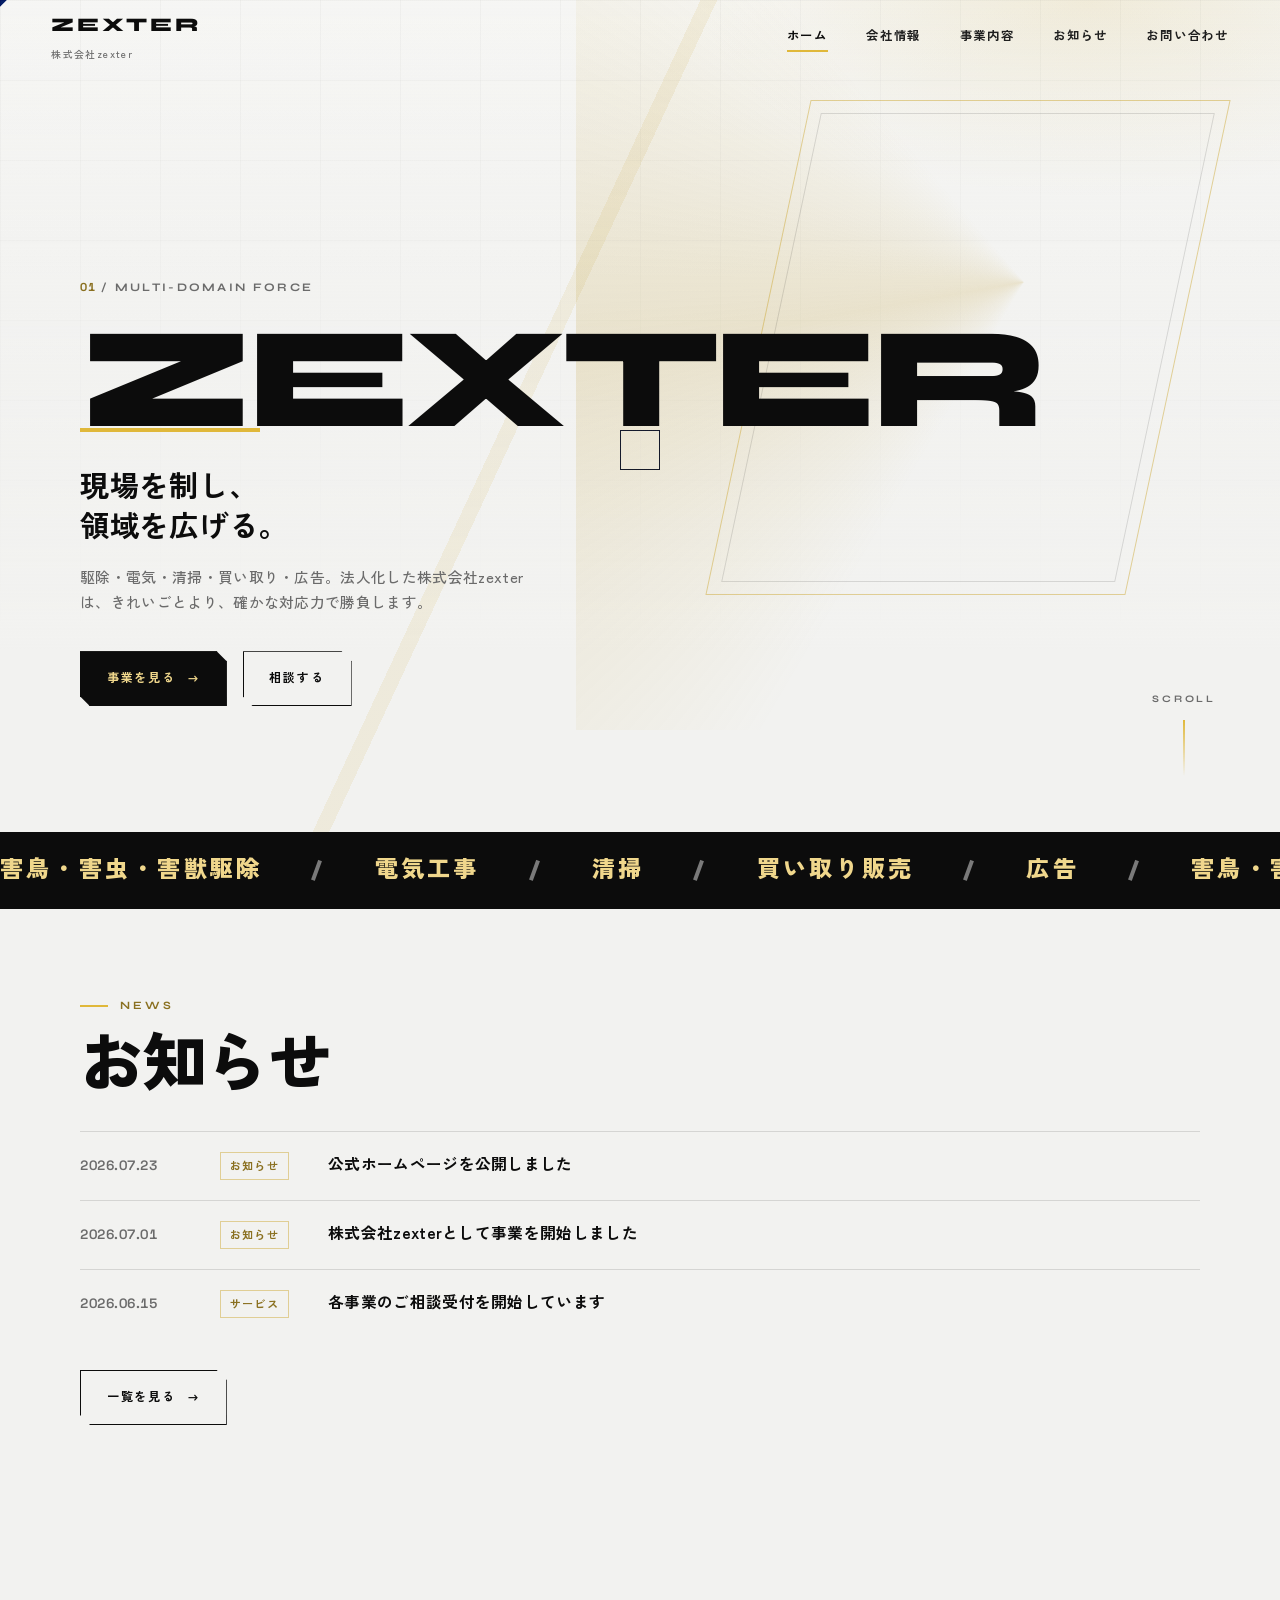
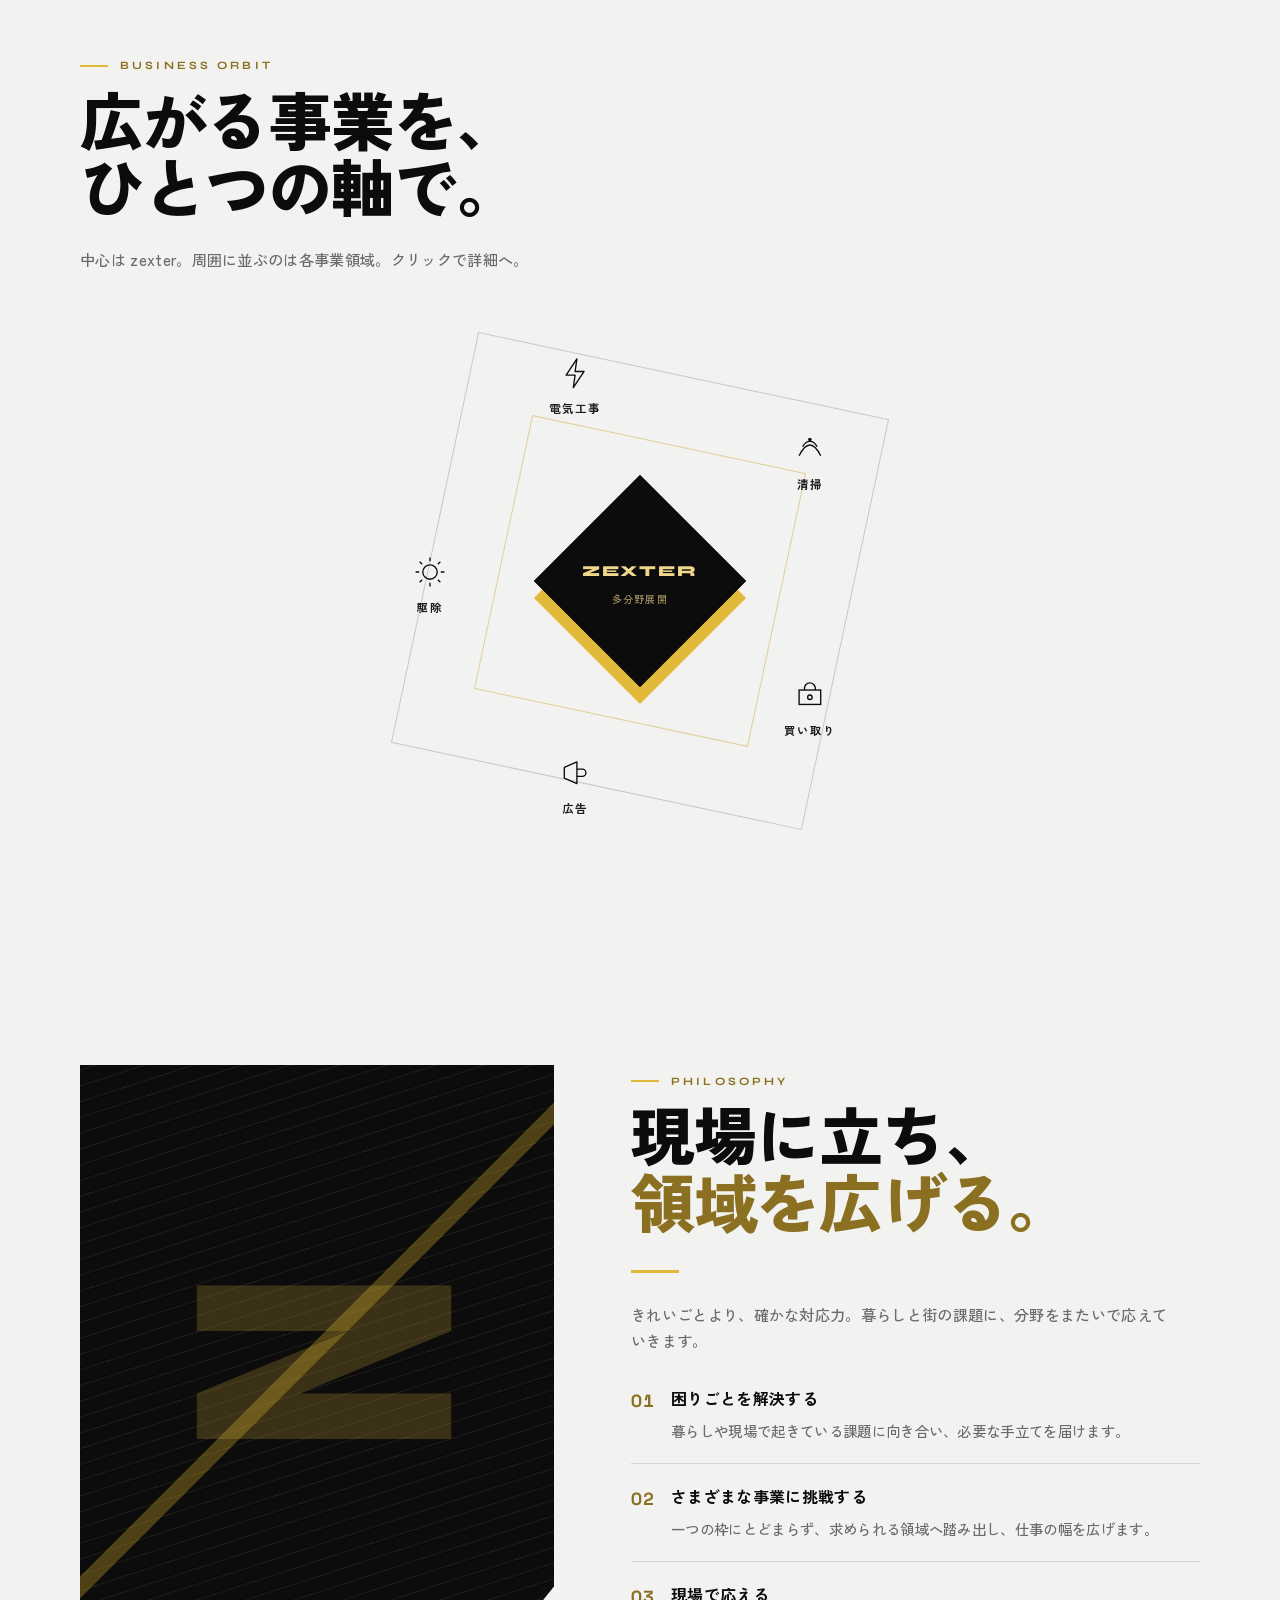
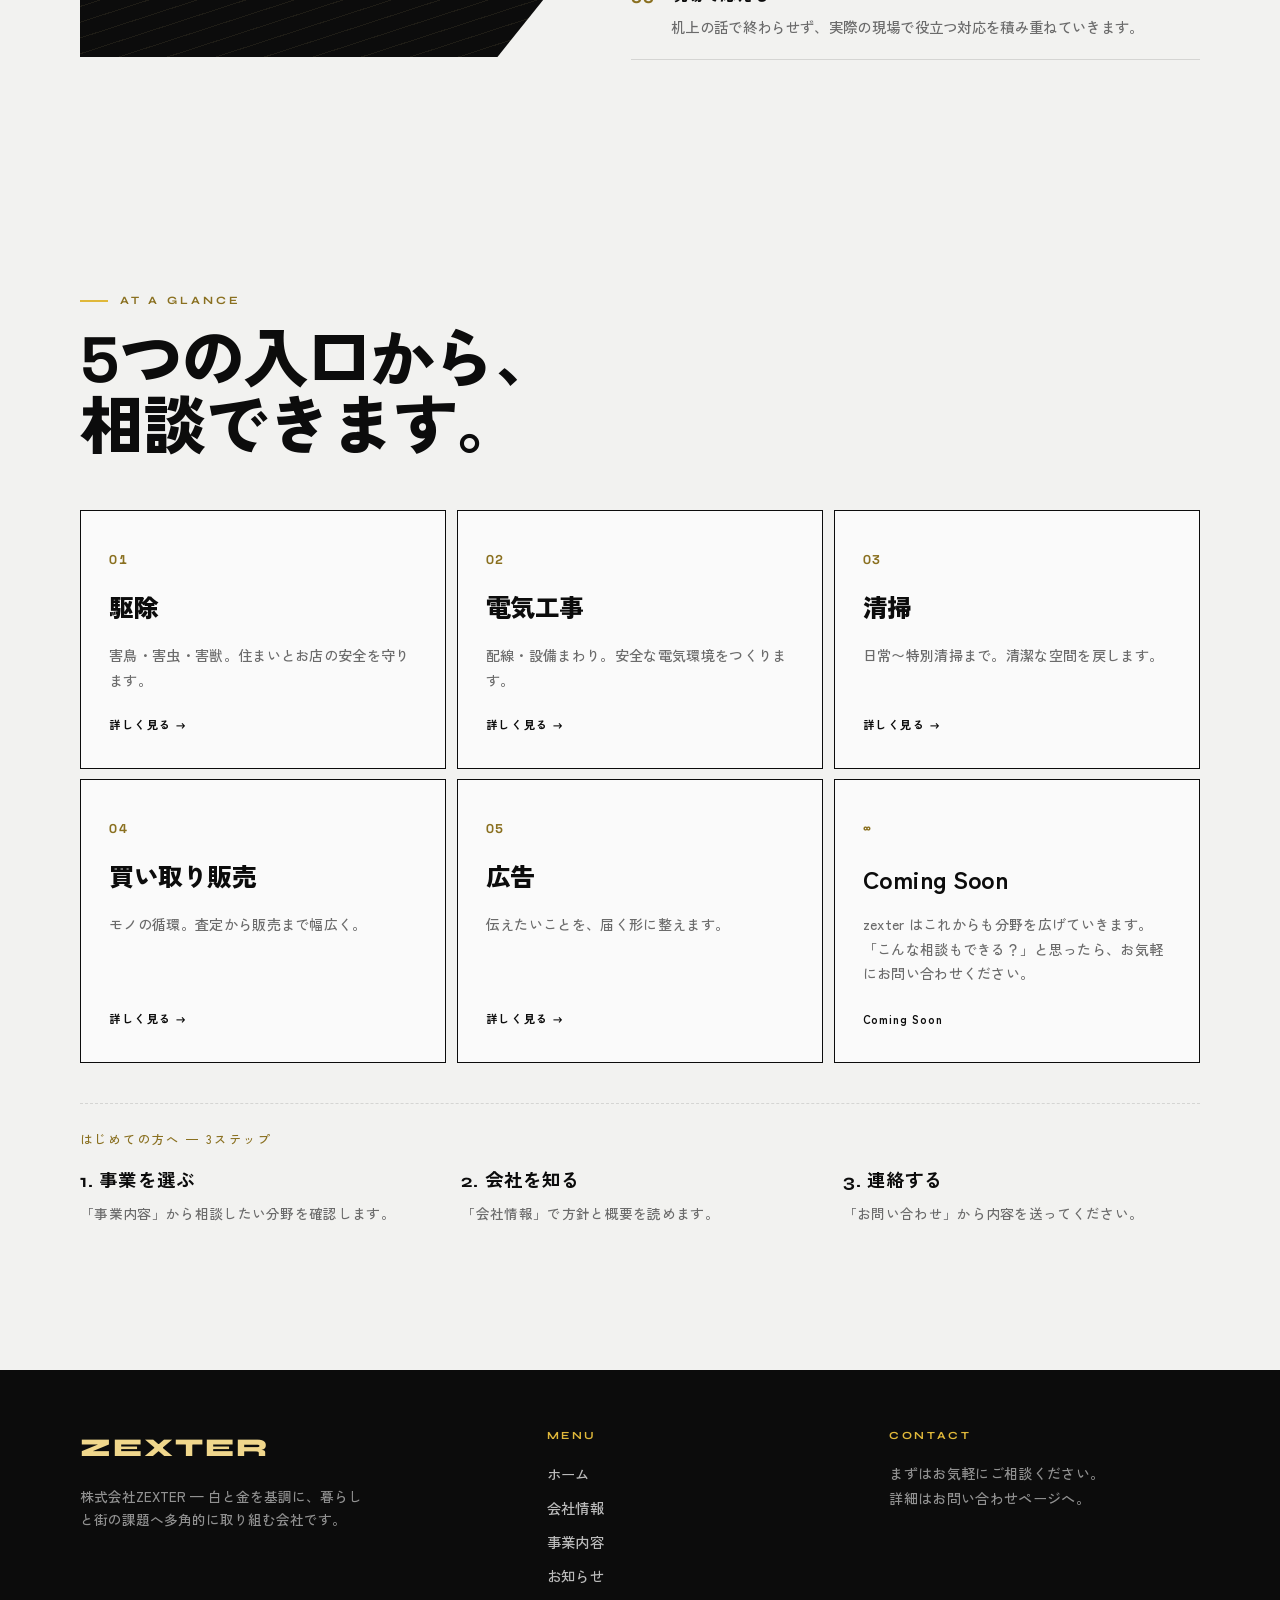
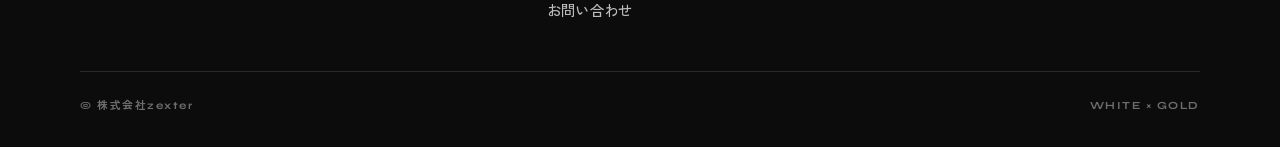
==== index.html @ 8cb60b19 "お知らせ追加。" ====
<!DOCTYPE html>
<html lang="ja">

<head>
  <meta charset="UTF-8" />
  <meta name="viewport" content="width=device-width, initial-scale=1" />
  <title>株式会社zexter｜白と金で拓く、多分野の現場力</title>
  <meta name="description" content="株式会社zexter。害鳥・害虫・害獣駆除、電気工事、清掃、買い取り販売、広告など、暮らしと街の課題に応える多角事業。" />
  <link rel="preconnect" href="https://fonts.googleapis.com" />
  <link rel="preconnect" href="https://fonts.gstatic.com" crossorigin />
  <link
    href="https://fonts.googleapis.com/css2?family=Space+Grotesk:wght@500;600;700&family=Syne:wght@700;800&family=Zen+Kaku+Gothic+New:wght@400;500;700&display=swap"
    rel="stylesheet" />
  <link rel="stylesheet" href="css/style.css" />
</head>

<body>
  <div class="atmosphere" aria-hidden="true"></div>
  <div class="fx-field" aria-hidden="true">
    <span class="fx-field__slash fx-field__slash--a"></span>
    <span class="fx-field__slash fx-field__slash--b"></span>
    <span class="fx-field__slash fx-field__slash--c"></span>
  </div>
  <div class="scroll-progress" aria-hidden="true"></div>

  <div class="intro" aria-hidden="true">
    <div class="intro__mark">
      <div class="intro__brand">ZEXTER</div>
      <div class="intro__line"></div>
      <p class="intro__sub">BUILT TO MOVE</p>
    </div>
    <div class="intro__loader">
      <div class="intro__percent"><span data-intro-percent>0</span><span class="intro__percent-unit">%</span></div>
      <div class="intro__bar" aria-hidden="true">
        <div class="intro__bar-fill" data-intro-bar></div>
      </div>
    </div>
  </div>

  <header class="site-header">
    <a class="logo" href="index.html">ZEXTER<span>株式会社zexter</span></a>
    <button class="nav-toggle" type="button" aria-label="メニュー" aria-expanded="false">
      <span></span><span></span><span></span>
    </button>
    <nav class="nav" aria-label="メインメニュー">
      <a class="is-active" href="index.html">ホーム</a>
      <a href="about.html">会社情報</a>
      <a href="services.html">事業内容</a>
      <a href="news.html">お知らせ</a>
      <a href="contact.html">お問い合わせ</a>
    </nav>
  </header>

  <main class="main">
    <section class="hero">
      <div class="hero__plane" aria-hidden="true"></div>
      <div class="hero__shine" aria-hidden="true"></div>
      <div class="hero__slash" aria-hidden="true"></div>
      <div class="hero__content">
        <p class="hero__meta"><span>01</span> / MULTI-DOMAIN FORCE</p>
        <h1 class="hero__brand">ZEXTER</h1>
        <p class="hero__headline">現場を制し、<br />領域を広げる。</p>
        <p class="hero__copy">駆除・電気・清掃・買い取り・広告。法人化した株式会社zexterは、きれいごとより、確かな対応力で勝負します。</p>
        <div class="btn-group">
          <a class="btn btn--solid" href="services.html">事業を見る <span class="btn__arrow" aria-hidden="true">→</span></a>
          <a class="btn" href="contact.html">相談する</a>
        </div>
      </div>
      <div class="hero__scroll" aria-hidden="true">
        <span>SCROLL</span>
        <div class="hero__scroll-line"></div>
      </div>
    </section>

    <div class="marquee" aria-hidden="true">
      <div class="marquee__track">
        <span>害鳥・害虫・害獣駆除</span>
        <span>電気工事</span>
        <span>清掃</span>
        <span>買い取り販売</span>
        <span>広告</span>
        <span>害鳥・害虫・害獣駆除</span>
        <span>電気工事</span>
        <span>清掃</span>
        <span>買い取り販売</span>
        <span>広告</span>
      </div>
    </div>

    <section class="section section--tight">
      <div class="wrap">
        <p class="eyebrow reveal">NEWS</p>
        <h2 class="heading reveal reveal-delay-1">お知らせ</h2>
        <ul class="news-list">
          <li class="news-list__item reveal">
            <a class="news-list__link" href="news.html#news-20260723">
              <time datetime="2026-07-23">2026.07.23</time>
              <span class="news-list__cat">お知らせ</span>
              <span class="news-list__title">公式ホームページを公開しました</span>
            </a>
          </li>
          <li class="news-list__item reveal reveal-delay-1">
            <a class="news-list__link" href="news.html#news-20260701">
              <time datetime="2026-07-01">2026.07.01</time>
              <span class="news-list__cat">お知らせ</span>
              <span class="news-list__title">株式会社zexterとして事業を開始しました</span>
            </a>
          </li>
          <li class="news-list__item reveal reveal-delay-2">
            <a class="news-list__link" href="news.html#news-20260615">
              <time datetime="2026-06-15">2026.06.15</time>
              <span class="news-list__cat">サービス</span>
              <span class="news-list__title">各事業のご相談受付を開始しています</span>
            </a>
          </li>
        </ul>
        <div class="news-list__more reveal">
          <a class="btn" href="news.html">一覧を見る <span class="btn__arrow" aria-hidden="true">→</span></a>
        </div>
      </div>
    </section>

    <section class="section">
      <div class="wrap">
        <p class="eyebrow reveal">BUSINESS ORBIT</p>
        <h2 class="heading reveal reveal-delay-1">広がる事業を、<br />ひとつの軸で。</h2>
        <p class="lead reveal reveal-delay-2">中心は zexter。周囲に並ぶのは各事業領域。クリックで詳細へ。</p>

        <div class="constellation reveal reveal-delay-3" aria-label="事業の軌道図">
          <div class="constellation__ring" aria-hidden="true"></div>
          <div class="constellation__ring constellation__ring--inner" aria-hidden="true"></div>
          <div class="constellation__center">
            <div>
              <strong>ZEXTER</strong>
              <small>多分野展開</small>
            </div>
          </div>
          <a class="orbit-node" href="services.html#pest" style="--a:-90deg">
            <div class="orbit-node__inner">
              <div class="orbit-node__icon" aria-hidden="true">
                <svg viewBox="0 0 40 40" fill="none">
                  <circle cx="20" cy="20" r="8" stroke="currentColor" stroke-width="1.5" />
                  <path
                    d="M20 4v4M20 32v4M4 20h4M32 20h4M8.5 8.5l2.8 2.8M28.7 28.7l2.8 2.8M8.5 31.5l2.8-2.8M28.7 11.3l2.8-2.8"
                    stroke="currentColor" stroke-width="1.5" />
                </svg>
              </div>
              <div class="orbit-node__label">駆除</div>
            </div>
          </a>
          <a class="orbit-node" href="services.html#electric" style="--a:-18deg">
            <div class="orbit-node__inner">
              <div class="orbit-node__icon" aria-hidden="true">
                <svg viewBox="0 0 40 40" fill="none">
                  <path d="M22 4L10 22h10l-2 14 12-18H20l2-14z" stroke="currentColor" stroke-width="1.5"
                    stroke-linejoin="round" />
                </svg>
              </div>
              <div class="orbit-node__label">電気工事</div>
            </div>
          </a>
          <a class="orbit-node" href="services.html#cleaning" style="--a:54deg">
            <div class="orbit-node__inner">
              <div class="orbit-node__icon" aria-hidden="true">
                <svg viewBox="0 0 40 40" fill="none">
                  <path d="M8 28c4-8 8-12 12-12s8 4 12 12" stroke="currentColor" stroke-width="1.5" />
                  <path d="M12 18c2-4 4-6 8-6s6 2 8 6" stroke="currentColor" stroke-width="1.5" />
                  <circle cx="20" cy="10" r="2" fill="currentColor" />
                </svg>
              </div>
              <div class="orbit-node__label">清掃</div>
            </div>
          </a>
          <a class="orbit-node" href="services.html#buyout" style="--a:126deg">
            <div class="orbit-node__inner">
              <div class="orbit-node__icon" aria-hidden="true">
                <svg viewBox="0 0 40 40" fill="none">
                  <rect x="8" y="14" width="24" height="16" stroke="currentColor" stroke-width="1.5" />
                  <path d="M14 14V12a6 6 0 0 1 12 0v2" stroke="currentColor" stroke-width="1.5" />
                  <circle cx="20" cy="22" r="2.5" stroke="currentColor" stroke-width="1.5" />
                </svg>
              </div>
              <div class="orbit-node__label">買い取り</div>
            </div>
          </a>
          <a class="orbit-node" href="services.html#ad" style="--a:198deg">
            <div class="orbit-node__inner">
              <div class="orbit-node__icon" aria-hidden="true">
                <svg viewBox="0 0 40 40" fill="none">
                  <path d="M8 26V14l14-6v24L8 26z" stroke="currentColor" stroke-width="1.5" stroke-linejoin="round" />
                  <path d="M22 16h6a4 4 0 0 1 0 8h-6" stroke="currentColor" stroke-width="1.5" />
                </svg>
              </div>
              <div class="orbit-node__label">広告</div>
            </div>
          </a>
        </div>
      </div>
    </section>

    <section class="section section--tight">
      <div class="wrap philosophy">
        <div class="philosophy__visual reveal" aria-hidden="true"></div>
        <div>
          <p class="eyebrow reveal">PHILOSOPHY</p>
          <h2 class="heading reveal reveal-delay-1">現場に立ち、<br /><span class="heading--gold">領域を広げる。</span></h2>
          <div class="divider reveal reveal-delay-2"></div>
          <p class="lead reveal reveal-delay-2" style="margin-top:0">
            きれいごとより、確かな対応力。暮らしと街の課題に、分野をまたいで応えていきます。</p>
          <ul class="philosophy__list">
            <li class="reveal">
              <span class="philosophy__num">01</span>
              <div>
                <strong>困りごとを解決する</strong>
                <p>暮らしや現場で起きている課題に向き合い、必要な手立てを届けます。</p>
              </div>
            </li>
            <li class="reveal reveal-delay-1">
              <span class="philosophy__num">02</span>
              <div>
                <strong>さまざまな事業に挑戦する</strong>
                <p>一つの枠にとどまらず、求められる領域へ踏み出し、仕事の幅を広げます。</p>
              </div>
            </li>
            <li class="reveal reveal-delay-2">
              <span class="philosophy__num">03</span>
              <div>
                <strong>現場で応える</strong>
                <p>机上の話で終わらせず、実際の現場で役立つ対応を積み重ねていきます。</p>
              </div>
            </li>
          </ul>
        </div>
      </div>
    </section>

    <section class="section">
      <div class="wrap">
        <p class="eyebrow reveal">AT A GLANCE</p>
        <h2 class="heading reveal reveal-delay-1"><span class="heading__num">5</span>つの入口から、<br />相談できます。</h2>
        <div class="service-grid">
          <a class="service-tile reveal" href="services.html#pest">
            <div>
              <span class="service-tile__num">01</span>
              <h3>駆除</h3>
              <p>害鳥・害虫・害獣。住まいとお店の安全を守ります。</p>
            </div>
            <span class="service-tile__link">詳しく見る →</span>
          </a>
          <a class="service-tile reveal reveal-delay-1" href="services.html#electric">
            <div>
              <span class="service-tile__num">02</span>
              <h3>電気工事</h3>
              <p>配線・設備まわり。安全な電気環境をつくります。</p>
            </div>
            <span class="service-tile__link">詳しく見る →</span>
          </a>
          <a class="service-tile reveal reveal-delay-2" href="services.html#cleaning">
            <div>
              <span class="service-tile__num">03</span>
              <h3>清掃</h3>
              <p>日常〜特別清掃まで。清潔な空間を戻します。</p>
            </div>
            <span class="service-tile__link">詳しく見る →</span>
          </a>
          <a class="service-tile reveal" href="services.html#buyout">
            <div>
              <span class="service-tile__num">04</span>
              <h3>買い取り販売</h3>
              <p>モノの循環。査定から販売まで幅広く。</p>
            </div>
            <span class="service-tile__link">詳しく見る →</span>
          </a>
          <a class="service-tile reveal reveal-delay-1" href="services.html#ad">
            <div>
              <span class="service-tile__num">05</span>
              <h3>広告</h3>
              <p>伝えたいことを、届く形に整えます。</p>
            </div>
            <span class="service-tile__link">詳しく見る →</span>
          </a>
          <a class="service-tile service-tile--soon reveal reveal-delay-2">
            <div>
              <span class="service-tile__num">∞</span>
              <h3>Coming Soon</h3>
              <p>zexter はこれからも分野を広げていきます。 「こんな相談もできる？」と思ったら、お気軽にお問い合わせください。</p>
            </div>
            <span class="service-tile__link">Coming Soon</span>
          </a>
        </div>

        <div class="guide reveal">
          <h3>はじめての方へ — 3ステップ</h3>
          <div class="guide-steps">
            <div>
              <strong>1. 事業を選ぶ</strong>
              <p>「事業内容」から相談したい分野を確認します。</p>
            </div>
            <div>
              <strong>2. 会社を知る</strong>
              <p>「会社情報」で方針と概要を読めます。</p>
            </div>
            <div>
              <strong>3. 連絡する</strong>
              <p>「お問い合わせ」から内容を送ってください。</p>
            </div>
          </div>
        </div>
      </div>
    </section>
  </main>

  <footer class="site-footer">
    <div class="footer-grid">
      <div class="footer-brand">
        ZEXTER
        <p>株式会社zexter — 白と金を基調に、暮らしと街の課題へ多角的に取り組む会社です。</p>
      </div>
      <div class="footer-nav">
        <h4>MENU</h4>
        <a href="index.html">ホーム</a>
        <a href="about.html">会社情報</a>
        <a href="services.html">事業内容</a>
        <a href="news.html">お知らせ</a>
        <a href="contact.html">お問い合わせ</a>
      </div>
      <div class="footer-meta">
        <h4>CONTACT</h4>
        <p>まずはお気軽にご相談ください。<br />詳細はお問い合わせページへ。</p>
      </div>
    </div>
    <div class="footer-copy">
      <span>© 株式会社zexter</span>
      <span>WHITE × GOLD</span>
    </div>
  </footer>

  <script src="js/main.js"></script>
  <script src="js/home.js"></script>
</body>

</html>
---- css/style.css ----
/* ========================================
   株式会社 zexter — White × Gold
   ======================================== */

:root {
  --white: #f2f2f0;
  --white-pure: #fafafa;
  --ink: #0c0c0c;
  --ink-soft: #1f1f1f;
  --ink-mute: #6b6b6b;
  --gold: #c9a227;
  --gold-bright: #f0d78c;
  --gold-deep: #8a7020;
  --gold-foil: #e0b83a;
  --line: rgba(12, 12, 12, 0.12);
  --line-gold: rgba(201, 162, 39, 0.45);
  --glass: rgba(242, 242, 240, 0.88);
  --shadow-gold: 0 20px 50px rgba(0, 0, 0, 0.12);
  --font-display: "Syne", "Zen Kaku Gothic New", sans-serif;
  --font-body: "Zen Kaku Gothic New", "Hiragino Sans", sans-serif;
  --font-num: "Space Grotesk", "Syne", "Zen Kaku Gothic New", sans-serif;
  --ease-out: cubic-bezier(0.16, 1, 0.3, 1);
  --ease-hard: cubic-bezier(0.7, 0, 0.3, 1);
  --nav-h: 72px;
  --cursor-size: 10px;
}

*,
*::before,
*::after {
  box-sizing: border-box;
  margin: 0;
  padding: 0;
}

html {
  scroll-behavior: smooth;
}

body {
  font-family: var(--font-body);
  color: var(--ink);
  background: var(--white);
  line-height: 1.75;
  overflow-x: hidden;
  cursor: none;
  letter-spacing: 0.02em;
  font-weight: 500;
}

body.is-touch {
  cursor: auto;
}

body.is-touch .cursor,
body.is-touch .cursor-follower {
  display: none !important;
}

a {
  color: inherit;
  text-decoration: none;
}

img {
  max-width: 100%;
  display: block;
}

button,
input,
textarea {
  font: inherit;
}

::selection {
  background: var(--ink);
  color: var(--gold-bright);
}

/* ---- Atmosphere ---- */
.atmosphere {
  position: fixed;
  inset: 0;
  z-index: -2;
  pointer-events: none;
  background:
    linear-gradient(90deg, rgba(12, 12, 12, 0.035) 1px, transparent 1px),
    linear-gradient(rgba(12, 12, 12, 0.035) 1px, transparent 1px),
    radial-gradient(ellipse 55% 40% at 85% 0%, rgba(201, 162, 39, 0.16), transparent 55%),
    linear-gradient(180deg, #f7f7f5 0%, var(--white) 45%, #ebebe8 100%);
  background-size: 80px 80px, 80px 80px, auto, auto;
}

/* ---- Blade slash lights ---- */
.fx-field {
  position: fixed;
  inset: 0;
  z-index: -1;
  pointer-events: none;
  overflow: hidden;
}

.fx-field__slash {
  position: absolute;
  top: 50%;
  left: 50%;
  width: 160vmax;
  height: 1px;
  margin-left: -80vmax;
  background: linear-gradient(90deg,
      transparent 0%,
      rgba(138, 112, 32, 0.05) 28%,
      rgba(240, 215, 140, 0.55) 50%,
      rgba(201, 162, 39, 0.18) 62%,
      transparent 100%);
  box-shadow:
    0 0 18px rgba(240, 215, 140, 0.25),
    0 0 48px rgba(201, 162, 39, 0.12);
  transform-origin: center;
  opacity: 0;
  will-change: transform, opacity;
}

.fx-field__slash--a {
  height: 1.5px;
  animation: bladeSweepA 16s var(--ease-out) infinite;
}

.fx-field__slash--b {
  height: 1px;
  opacity: 0;
  filter: blur(0.2px);
  animation: bladeSweepB 22s var(--ease-out) infinite;
  animation-delay: -7s;
}

.fx-field__slash--c {
  height: 1px;
  width: 120vmax;
  margin-left: -60vmax;
  background: linear-gradient(90deg,
      transparent 10%,
      rgba(224, 184, 58, 0.35) 50%,
      transparent 90%);
  box-shadow: 0 0 12px rgba(224, 184, 58, 0.2);
  animation: bladeSweepC 19s var(--ease-out) infinite;
  animation-delay: -12s;
}

@keyframes bladeSweepA {
  0% {
    opacity: 0;
    transform: translate3d(-18%, -42%, 0) rotate(-28deg) scaleX(0.85);
  }

  12% {
    opacity: 0.85;
  }

  45% {
    opacity: 0.55;
  }

  70% {
    opacity: 0;
    transform: translate3d(22%, 48%, 0) rotate(-28deg) scaleX(1.05);
  }

  100% {
    opacity: 0;
    transform: translate3d(22%, 48%, 0) rotate(-28deg) scaleX(1.05);
  }
}

@keyframes bladeSweepB {
  0% {
    opacity: 0;
    transform: translate3d(24%, -38%, 0) rotate(18deg) scaleX(0.9);
  }

  18% {
    opacity: 0.45;
  }

  55% {
    opacity: 0.28;
  }

  78% {
    opacity: 0;
    transform: translate3d(-20%, 44%, 0) rotate(18deg) scaleX(1.1);
  }

  100% {
    opacity: 0;
    transform: translate3d(-20%, 44%, 0) rotate(18deg) scaleX(1.1);
  }
}

@keyframes bladeSweepC {
  0% {
    opacity: 0;
    transform: translate3d(-10%, 30%, 0) rotate(-52deg) scaleX(0.8);
  }

  20% {
    opacity: 0.35;
  }

  60% {
    opacity: 0;
    transform: translate3d(16%, -36%, 0) rotate(-52deg) scaleX(1);
  }

  100% {
    opacity: 0;
    transform: translate3d(16%, -36%, 0) rotate(-52deg) scaleX(1);
  }
}

/* ---- Custom cursor ---- */
.cursor,
.cursor-follower {
  position: fixed;
  top: 0;
  left: 0;
  pointer-events: none;
  z-index: 9999;
  mix-blend-mode: difference;
  will-change: transform;
}

.cursor {
  width: var(--cursor-size);
  height: var(--cursor-size);
  background: var(--gold-bright);
  border-radius: 0;
  transform: translate(-50%, -50%) rotate(45deg);
  transition: width 0.2s var(--ease-hard), height 0.2s var(--ease-hard), background 0.2s;
}

.cursor-follower {
  width: 40px;
  height: 40px;
  border: 1px solid #fff;
  border-radius: 0;
  transform: translate(-50%, -50%) rotate(45deg);
  transition: width 0.3s var(--ease-hard), height 0.3s var(--ease-hard);
}

.cursor.is-hover {
  width: 8px;
  height: 8px;
  background: #fff;
}

.cursor-follower.is-hover {
  width: 64px;
  height: 64px;
}

/* ---- Page transition ---- */
.page-transition {
  position: fixed;
  inset: 0;
  z-index: 10000;
  pointer-events: none;
  display: grid;
  grid-template-columns: repeat(10, 1fr);
}

.page-transition span {
  background: var(--ink);
  transform: scaleY(0);
  transform-origin: top;
  border-right: 1px solid rgba(201, 162, 39, 0.35);
}

.page-transition.is-leaving span {
  animation: curtainDown 0.55s var(--ease-out) forwards;
}

.page-transition.is-entering span {
  transform: scaleY(1);
  transform-origin: bottom;
  animation: curtainUp 0.55s var(--ease-out) forwards;
}

.page-transition span:nth-child(1) {
  animation-delay: 0s;
}

.page-transition span:nth-child(2) {
  animation-delay: 0.03s;
}

.page-transition span:nth-child(3) {
  animation-delay: 0.06s;
}

.page-transition span:nth-child(4) {
  animation-delay: 0.09s;
}

.page-transition span:nth-child(5) {
  animation-delay: 0.12s;
}

.page-transition span:nth-child(6) {
  animation-delay: 0.15s;
}

.page-transition span:nth-child(7) {
  animation-delay: 0.18s;
}

.page-transition span:nth-child(8) {
  animation-delay: 0.21s;
}

.page-transition span:nth-child(9) {
  animation-delay: 0.24s;
}

.page-transition span:nth-child(10) {
  animation-delay: 0.27s;
}

@keyframes curtainDown {
  to {
    transform: scaleY(1);
  }
}

@keyframes curtainUp {
  to {
    transform: scaleY(0);
  }
}

/* ---- Intro splash ---- */
.intro {
  position: fixed;
  inset: 0;
  z-index: 9000;
  display: flex;
  flex-direction: column;
  align-items: center;
  justify-content: center;
  gap: 2.5rem;
  background: var(--ink);
  transition: opacity 0.6s var(--ease-hard), visibility 0.6s;
}

.intro.is-done {
  opacity: 0;
  visibility: hidden;
  pointer-events: none;
}

.intro__mark {
  text-align: center;
}

.intro__brand {
  font-family: var(--font-display);
  font-size: clamp(3.2rem, 12vw, 7rem);
  font-weight: 800;
  letter-spacing: 0.08em;
  color: var(--gold-foil);
  text-transform: uppercase;
  clip-path: inset(0 100% 0 0);
  animation: clipReveal 1s var(--ease-hard) 0.15s forwards;
}

.intro__line {
  width: 0;
  height: 2px;
  margin: 1.25rem auto 0;
  background: var(--gold);
  animation: growLine 0.7s var(--ease-hard) 0.7s forwards;
}

.intro__sub {
  margin-top: 1rem;
  font-family: var(--font-display);
  font-size: 0.7rem;
  font-weight: 700;
  letter-spacing: 0.45em;
  color: rgba(240, 215, 140, 0.65);
  opacity: 0;
  animation: fadeUp 0.6s var(--ease-hard) 1s forwards;
}

.intro__loader {
  width: min(220px, 42vw);
  text-align: center;
  opacity: 0;
  animation: fadeUp 0.5s var(--ease-hard) 0.2s forwards;
}

.intro__percent {
  display: flex;
  align-items: baseline;
  justify-content: center;
  gap: 0.08em;
  font-family: var(--font-num);
  font-size: clamp(1.6rem, 4.5vw, 2.4rem);
  font-weight: 700;
  letter-spacing: 0.04em;
  color: var(--gold-bright);
  font-variant-numeric: tabular-nums;
  line-height: 1;
}

.intro__percent-unit {
  font-size: 0.55em;
  font-weight: 700;
  letter-spacing: 0.12em;
  color: rgba(240, 215, 140, 0.7);
}

.intro__bar {
  margin-top: 0.85rem;
  height: 1px;
  background: rgba(240, 215, 140, 0.18);
  overflow: hidden;
}

.intro__bar-fill {
  width: 0%;
  height: 100%;
  background: linear-gradient(90deg, var(--gold-deep), var(--gold-bright));
  transform-origin: left center;
}

@keyframes clipReveal {
  to {
    clip-path: inset(0 0 0 0);
  }
}

@keyframes shimmer {
  to {
    background-position: 200% center;
  }
}

@keyframes growLine {
  to {
    width: min(220px, 40vw);
  }
}

@keyframes fadeUp {
  from {
    opacity: 0;
    transform: translateY(12px);
  }

  to {
    opacity: 1;
    transform: translateY(0);
  }
}

/* ---- Progress ---- */
.scroll-progress {
  position: fixed;
  top: 0;
  left: 0;
  height: 3px;
  width: 0%;
  z-index: 800;
  background: var(--gold-foil);
  box-shadow: none;
}

/* ---- Nav ---- */
.site-header {
  position: fixed;
  top: 0;
  left: 0;
  right: 0;
  z-index: 700;
  height: var(--nav-h);
  display: flex;
  align-items: center;
  justify-content: space-between;
  padding: 0 clamp(1.25rem, 4vw, 3.5rem);
  transition: background 0.35s, border-color 0.35s;
  border-bottom: 1px solid transparent;
}

.site-header.is-scrolled {
  background: var(--glass);
  backdrop-filter: blur(14px);
  border-bottom-color: var(--line);
  box-shadow: none;
}

.logo {
  font-family: var(--font-display);
  font-size: 1.2rem;
  letter-spacing: 0.14em;
  font-weight: 800;
  color: var(--ink);
  text-transform: uppercase;
}

.logo span {
  font-family: var(--font-body);
  font-size: 0.62rem;
  font-weight: 500;
  letter-spacing: 0.14em;
  display: block;
  margin-top: 0.2rem;
  color: var(--ink-mute);
  text-transform: none;
}

.nav {
  display: flex;
  gap: clamp(1.25rem, 3vw, 2.5rem);
  align-items: center;
}

.nav a {
  position: relative;
  font-family: var(--font-display);
  font-size: 0.78rem;
  font-weight: 700;
  letter-spacing: 0.14em;
  color: var(--ink-soft);
  text-transform: uppercase;
  transition: color 0.25s;
}

.nav a::after {
  content: "";
  position: absolute;
  left: 0;
  bottom: -6px;
  width: 100%;
  height: 2px;
  background: var(--gold-foil);
  transform: scaleX(0);
  transform-origin: right;
  transition: transform 0.35s var(--ease-hard);
}

.nav a:hover,
.nav a.is-active {
  color: var(--ink);
}

.nav a:hover::after,
.nav a.is-active::after {
  transform: scaleX(1);
  transform-origin: left;
}

.nav-toggle {
  display: none;
  width: 40px;
  height: 40px;
  border: 1px solid var(--line);
  background: transparent;
  position: relative;
  cursor: none;
}

.nav-toggle span {
  position: absolute;
  left: 10px;
  right: 10px;
  height: 1px;
  background: var(--ink);
  transition: 0.3s;
}

.nav-toggle span:nth-child(1) {
  top: 14px;
}

.nav-toggle span:nth-child(2) {
  top: 19px;
}

.nav-toggle span:nth-child(3) {
  top: 24px;
}

.nav-toggle.is-open span:nth-child(1) {
  top: 19px;
  transform: rotate(45deg);
}

.nav-toggle.is-open span:nth-child(2) {
  opacity: 0;
}

.nav-toggle.is-open span:nth-child(3) {
  top: 19px;
  transform: rotate(-45deg);
}

/* ---- Layout ---- */
.main {
  min-height: 100vh;
}

.section {
  padding: clamp(5rem, 12vw, 9rem) clamp(1.25rem, 5vw, 4rem);
  position: relative;
}

.section--tight {
  padding-top: clamp(3rem, 6vw, 5rem);
  padding-bottom: clamp(3rem, 6vw, 5rem);
}

.wrap {
  max-width: 1120px;
  margin: 0 auto;
}

.eyebrow {
  display: inline-flex;
  align-items: center;
  gap: 0.75rem;
  font-family: var(--font-display);
  font-size: 0.7rem;
  font-weight: 700;
  letter-spacing: 0.28em;
  color: var(--gold-deep);
  margin-bottom: 1rem;
  text-transform: uppercase;
}

.eyebrow::before {
  content: "";
  width: 28px;
  height: 2px;
  background: var(--gold-foil);
}

.heading {
  font-family: var(--font-display);
  font-weight: 800;
  font-size: clamp(2.3rem, 5.8vw, 4rem);
  line-height: 1.05;
  letter-spacing: -0.02em;
  color: var(--ink);
  text-wrap: balance;
}

.heading__num {
  font-family: var(--font-num);
  font-weight: 700;
  font-variant-numeric: tabular-nums;
  letter-spacing: -0.02em;
}

.heading--gold {
  color: var(--gold-deep);
  background: none;
  -webkit-background-clip: unset;
  background-clip: unset;
}

.lead {
  margin-top: 1.25rem;
  max-width: 34rem;
  color: var(--ink-mute);
  font-size: 0.95rem;
  font-weight: 500;
}

.divider {
  width: 48px;
  height: 3px;
  margin: 1.75rem 0;
  background: var(--gold-foil);
}

/* ---- Buttons ---- */
.btn {
  display: inline-flex;
  align-items: center;
  gap: 0.75rem;
  padding: 1rem 1.6rem;
  border: 1px solid var(--ink);
  background: transparent;
  color: var(--ink);
  font-family: var(--font-display);
  font-size: 0.75rem;
  font-weight: 700;
  letter-spacing: 0.16em;
  text-transform: uppercase;
  position: relative;
  overflow: hidden;
  transition: color 0.3s;
  cursor: none;
  clip-path: polygon(0 0, calc(100% - 10px) 0, 100% 10px, 100% 100%, 10px 100%, 0 calc(100% - 10px));
}

.btn::before {
  content: "";
  position: absolute;
  inset: 0;
  background: var(--ink);
  transform: translateX(-101%);
  transition: transform 0.4s var(--ease-hard);
  z-index: -1;
}

.btn:hover {
  color: var(--gold-bright);
}

.btn:hover::before {
  transform: translateX(0);
}

.btn--solid {
  background: var(--ink);
  color: var(--gold-bright);
  border-color: var(--ink);
}

.btn--solid::before {
  background: var(--gold-foil);
}

.btn--solid:hover {
  color: var(--ink);
}

.btn-group {
  display: flex;
  flex-wrap: wrap;
  gap: 1rem;
  margin-top: 2.25rem;
}

.btn__arrow {
  transition: transform 0.35s var(--ease-out);
}

.btn:hover .btn__arrow {
  transform: translateX(4px);
}

/* ---- Reveal ---- */
.reveal {
  opacity: 0;
  transform: translateY(28px) skewY(1deg);
  transition: opacity 0.7s var(--ease-hard), transform 0.7s var(--ease-hard);
}

.reveal.is-in {
  opacity: 1;
  transform: translateY(0) skewY(0);
}

.reveal-delay-1 {
  transition-delay: 0.08s;
}

.reveal-delay-2 {
  transition-delay: 0.16s;
}

.reveal-delay-3 {
  transition-delay: 0.24s;
}

/* ---- Hero ---- */
.hero {
  /* Leave room so marquee sits in the first viewport */
  min-height: calc(100vh - 4.25rem);
  min-height: calc(100dvh - 4.25rem);
  display: grid;
  align-items: center;
  padding: calc(var(--nav-h) + 1rem) clamp(1.25rem, 5vw, 4rem) clamp(2rem, 4vw, 3rem);
  position: relative;
  overflow: hidden;
}

.hero__plane {
  position: absolute;
  inset: 0;
  z-index: 0;
  background:
    linear-gradient(115deg, transparent 42%, rgba(201, 162, 39, 0.1) 42%, rgba(201, 162, 39, 0.1) 43%, transparent 43%),
    linear-gradient(180deg, rgba(242, 242, 240, 0.2) 0%, var(--white) 78%);
}

.hero__shine {
  position: absolute;
  width: 70vmax;
  height: 70vmax;
  top: -20%;
  right: -15%;
  background: conic-gradient(from 210deg, transparent 0deg, rgba(201, 162, 39, 0.18) 50deg, transparent 110deg);
  animation: spinSlow 22s linear infinite;
  z-index: 0;
  pointer-events: none;
  mix-blend-mode: multiply;
}

.hero__slash {
  position: absolute;
  inset: 12% 8% auto auto;
  width: min(38vw, 420px);
  height: min(55vh, 520px);
  border: 1px solid var(--line-gold);
  z-index: 0;
  transform: skewX(-12deg);
  pointer-events: none;
}

.hero__slash::before {
  content: "";
  position: absolute;
  inset: 12px;
  border: 1px solid rgba(12, 12, 12, 0.12);
}

.hero__meta {
  font-family: var(--font-display);
  font-size: 0.72rem;
  font-weight: 700;
  letter-spacing: 0.2em;
  color: var(--ink-mute);
  margin-bottom: 1.25rem;
  text-transform: uppercase;
}

.hero__meta span {
  font-family: var(--font-num);
  font-weight: 700;
  letter-spacing: 0.08em;
  font-variant-numeric: tabular-nums;
  color: var(--gold-deep);
}

.hero__content {
  position: relative;
  z-index: 1;
  max-width: 1120px;
  width: 100%;
  margin: clamp(7rem, 8vh, 5.5rem) auto 0;
  container-type: inline-size;
}

.hero__brand {
  font-family: var(--font-display);
  /* Scale to content width so "ZEXTER" never exceeds the container */
  font-size: clamp(1.8rem, 11vw, 9rem);
  font-size: clamp(1.8rem, calc(100cqi / 6.8), 9rem);
  font-weight: 800;
  line-height: 0.88;
  letter-spacing: -0.045em;
  color: var(--ink);
  text-transform: uppercase;
  margin-bottom: 1.5rem;
  position: relative;
  max-width: 100%;
  white-space: nowrap;
}

.hero__brand::after {
  content: "";
  position: absolute;
  left: 0;
  bottom: 0.08em;
  width: min(180px, 30vw);
  height: 4px;
  background: var(--gold-foil);
}

.hero__headline {
  font-family: var(--font-display);
  font-size: clamp(1.2rem, 2.6vw, 1.85rem);
  font-weight: 700;
  letter-spacing: -0.01em;
  max-width: 16em;
  line-height: 1.35;
}

.hero__copy {
  margin-top: 1rem;
  max-width: 28rem;
  color: var(--ink-mute);
  font-size: 0.92rem;
}

.hero__scroll {
  position: absolute;
  right: clamp(1.25rem, 5vw, 4rem);
  bottom: clamp(2rem, 5vw, 3.5rem);
  display: flex;
  flex-direction: column;
  align-items: center;
  gap: 0.75rem;
  font-family: var(--font-display);
  font-size: 0.62rem;
  font-weight: 700;
  letter-spacing: 0.28em;
  color: var(--ink-mute);
  z-index: 1;
}

.hero__scroll-line {
  width: 2px;
  height: 56px;
  background: linear-gradient(180deg, var(--gold-foil), transparent);
  animation: scrollPulse 1.6s ease-in-out infinite;
}

@keyframes spinSlow {
  to {
    rotate: 360deg;
  }
}

@keyframes scrollPulse {

  0%,
  100% {
    transform: scaleY(1);
    opacity: 1;
  }

  50% {
    transform: scaleY(0.55);
    opacity: 0.35;
  }
}

/* ---- Constellation services ---- */
.constellation {
  position: relative;
  min-height: 520px;
  margin-top: 3rem;
}

.constellation__center {
  position: absolute;
  top: 50%;
  left: 50%;
  translate: -50% -50%;
  width: min(150px, 28vw);
  height: min(150px, 28vw);
  border-radius: 0;
  border: 1px solid var(--ink);
  display: grid;
  place-items: center;
  text-align: center;
  background: var(--ink);
  box-shadow: 12px 12px 0 var(--gold-foil);
  z-index: 2;
  transform: rotate(45deg);
}

.constellation__center>div {
  transform: rotate(-45deg);
}

.constellation__center strong {
  font-family: var(--font-display);
  font-size: 0.95rem;
  letter-spacing: 0.12em;
  font-weight: 800;
  color: var(--gold-bright);
  text-transform: uppercase;
}

.constellation__center small {
  display: block;
  margin-top: 0.35rem;
  font-size: 0.62rem;
  color: rgba(240, 215, 140, 0.65);
  letter-spacing: 0.12em;
  text-transform: uppercase;
}

.constellation__ring {
  position: absolute;
  top: 50%;
  left: 50%;
  translate: -50% -50%;
  width: min(420px, 78vw);
  height: min(420px, 78vw);
  border: 1px solid rgba(12, 12, 12, 0.18);
  border-radius: 0;
  animation: spinSlow 50s linear infinite;
  z-index: 0;
  transform: rotate(12deg);
}

.constellation__ring--inner {
  width: min(280px, 52vw);
  height: min(280px, 52vw);
  animation-direction: reverse;
  animation-duration: 35s;
  border-color: var(--line-gold);
}

.orbit-node {
  position: absolute;
  top: 50%;
  left: 50%;
  width: 108px;
  margin-left: -54px;
  margin-top: -40px;
  text-align: center;
  z-index: 3;
  transition: transform 0.35s var(--ease-hard);
}

.orbit-node__inner {
  padding: 0.85rem 0.5rem;
  background: transparent;
  border-bottom: 2px solid transparent;
  transition: border-color 0.25s, color 0.25s;
}

.orbit-node:hover .orbit-node__inner,
.orbit-node:focus-within .orbit-node__inner {
  border-color: var(--gold-foil);
}

.orbit-node__icon {
  width: 36px;
  height: 36px;
  margin: 0 auto 0.5rem;
  color: var(--ink);
}

.orbit-node__icon svg {
  width: 100%;
  height: 100%;
}

.orbit-node__label {
  font-family: var(--font-display);
  font-size: 0.72rem;
  font-weight: 700;
  letter-spacing: 0.08em;
  color: var(--ink-soft);
  text-transform: uppercase;
}

.orbit-node {
  transform: rotate(var(--a, 0deg)) translateY(calc(min(210px, 39vw) * -1)) rotate(calc(var(--a, 0deg) * -1));
}

/* ---- Marquee ---- */
.marquee {
  overflow: hidden;
  border-block: none;
  padding: 1.15rem 0;
  background: var(--ink);
}

.marquee__track {
  display: flex;
  width: max-content;
  gap: 3rem;
  animation: marquee 28s linear infinite;
  font-family: var(--font-display);
  font-size: clamp(1rem, 2.2vw, 1.45rem);
  font-weight: 800;
  letter-spacing: 0.14em;
  color: var(--gold-bright);
  white-space: nowrap;
  text-transform: uppercase;
}

.marquee__track span::after {
  content: "/";
  margin-left: 3rem;
  font-size: 0.9em;
  vertical-align: baseline;
  opacity: 0.45;
  color: #fff;
}

@keyframes marquee {
  to {
    transform: translateX(-50%);
  }
}

/* ---- Philosophy strip ---- */
.philosophy {
  display: grid;
  grid-template-columns: 1fr 1.2fr;
  gap: clamp(2rem, 6vw, 5rem);
  align-items: center;
}

.philosophy__visual {
  aspect-ratio: 4 / 5;
  position: relative;
  overflow: hidden;
  background: var(--ink);
  clip-path: polygon(0 0, 100% 0, 100% 88%, 88% 100%, 0 100%);
}

.philosophy__visual::before {
  content: "";
  position: absolute;
  inset: 0;
  background:
    linear-gradient(135deg, transparent 48%, rgba(201, 162, 39, 0.35) 48%, rgba(201, 162, 39, 0.35) 50%, transparent 50%),
    repeating-linear-gradient(-18deg,
      transparent,
      transparent 14px,
      rgba(240, 215, 140, 0.08) 14px,
      rgba(240, 215, 140, 0.08) 15px);
}

.philosophy__visual::after {
  content: "Z";
  position: absolute;
  inset: 0;
  display: grid;
  place-items: center;
  font-family: var(--font-display);
  font-size: clamp(9rem, 24vw, 15rem);
  font-weight: 800;
  color: rgba(224, 184, 58, 0.22);
  letter-spacing: -0.06em;
}

.philosophy__list {
  list-style: none;
  margin-top: 2rem;
  display: grid;
  gap: 1.25rem;
}

.philosophy__list li {
  display: grid;
  grid-template-columns: auto 1fr;
  gap: 1rem;
  align-items: start;
  padding-bottom: 1.25rem;
  border-bottom: 1px solid var(--line);
}

.philosophy__num {
  font-family: var(--font-num);
  color: var(--gold-deep);
  font-size: 1.1rem;
  font-weight: 700;
  letter-spacing: 0.06em;
  font-variant-numeric: tabular-nums;
}

.philosophy__list strong {
  display: block;
  font-family: var(--font-display);
  font-weight: 700;
  letter-spacing: 0.02em;
  margin-bottom: 0.25rem;
}

.philosophy__list p {
  color: var(--ink-mute);
  font-size: 0.9rem;
}

/* ---- Service grid (interaction containers) ---- */
.service-grid {
  display: grid;
  grid-template-columns: repeat(3, 1fr);
  gap: 0.65rem;
  background: transparent;
  margin-top: 3rem;
}

.service-tile {
  background: var(--white-pure);
  padding: 2rem 1.75rem;
  min-height: 240px;
  display: flex;
  flex-direction: column;
  justify-content: space-between;
  position: relative;
  overflow: hidden;
  transition: background 0.35s, color 0.35s;
  cursor: none;
  border: 1px solid var(--ink);
}

.service-tile::before {
  content: "";
  position: absolute;
  inset: auto 0 0 0;
  height: 3px;
  background: var(--gold-foil);
  transform: scaleX(0);
  transform-origin: left;
  transition: transform 0.4s var(--ease-hard);
}

.service-tile:hover {
  background: var(--ink);
  color: var(--white-pure);
}

.service-tile:hover::before {
  transform: scaleX(1);
}

.service-tile:hover p,
.service-tile:hover .service-tile__link {
  color: rgba(255, 255, 255, 0.65);
}

.service-tile:hover .service-tile__num {
  color: var(--gold-bright);
}

.service-tile__num {
  font-family: var(--font-num);
  font-size: 0.8rem;
  font-weight: 700;
  letter-spacing: 0.12em;
  font-variant-numeric: tabular-nums;
  color: var(--gold-deep);
}

.service-tile h3 {
  font-family: var(--font-display);
  font-size: 1.55rem;
  font-weight: 800;
  letter-spacing: -0.02em;
  margin: 1rem 0 0.75rem;
}

.service-tile p {
  color: var(--ink-mute);
  font-size: 0.88rem;
  flex: 1;
  transition: color 0.35s;
}

.service-tile__link {
  margin-top: 1.5rem;
  font-family: var(--font-display);
  font-size: 0.7rem;
  font-weight: 700;
  letter-spacing: 0.14em;
  color: var(--ink);
  display: inline-flex;
  align-items: center;
  gap: 0.5rem;
  text-transform: uppercase;
  transition: color 0.35s;
}

.service-tile--soon h3 {
  font-family: var(--font-body);
  font-weight: 700;
}

.service-tile--soon .service-tile__link {
  font-family: var(--font-body);
  letter-spacing: 0.08em;
  text-transform: none;
}

/* ---- Page hero (inner) ---- */
.page-hero {
  padding: calc(var(--nav-h) + clamp(3rem, 8vw, 6rem)) clamp(1.25rem, 5vw, 4rem) clamp(3rem, 6vw, 4.5rem);
  position: relative;
  overflow: hidden;
}

.page-hero__bg {
  position: absolute;
  inset: 0;
  background:
    linear-gradient(115deg, transparent 55%, rgba(201, 162, 39, 0.12) 55%, rgba(201, 162, 39, 0.12) 56%, transparent 56%),
    linear-gradient(180deg, #f7f7f5, var(--white));
  z-index: 0;
}

.page-hero .wrap {
  position: relative;
  z-index: 1;
}

/* ---- About ---- */
.about-grid {
  display: grid;
  grid-template-columns: 1fr 1fr;
  gap: clamp(2rem, 5vw, 4rem);
  margin-top: 2rem;
}

.info-table {
  width: 100%;
  border-collapse: collapse;
  margin-top: 1.5rem;
}

.info-table th,
.info-table td {
  text-align: left;
  padding: 1.1rem 0;
  border-bottom: 1px solid var(--line);
  font-size: 0.92rem;
  vertical-align: top;
}

.info-table th {
  width: 8em;
  color: var(--gold-deep);
  font-weight: 500;
  letter-spacing: 0.08em;
}

.info-table td {
  color: var(--ink-soft);
}

.timeline {
  list-style: none;
  margin-top: 2rem;
  position: relative;
  padding-left: 1.5rem;
}

.timeline::before {
  content: "";
  position: absolute;
  left: 0;
  top: 0.4rem;
  bottom: 0.4rem;
  width: 1px;
  background: linear-gradient(180deg, var(--gold), transparent);
}

.timeline li {
  position: relative;
  padding-bottom: 1.75rem;
}

.timeline li::before {
  content: "";
  position: absolute;
  left: -1.5rem;
  top: 0.55rem;
  width: 7px;
  height: 7px;
  border-radius: 50%;
  background: var(--gold-foil);
  box-shadow: 0 0 0 3px rgba(212, 175, 55, 0.2);
  translate: -3px 0;
}

.timeline strong {
  display: block;
  font-family: var(--font-display);
  letter-spacing: 0.08em;
  color: var(--gold-deep);
  margin-bottom: 0.25rem;
}

.timeline p {
  color: var(--ink-mute);
  font-size: 0.9rem;
}

/* ---- News ---- */
.wrap--narrow {
  max-width: 820px;
}

.news-list {
  list-style: none;
  margin-top: 2rem;
  border-top: 1px solid var(--line);
}

.news-list__item + .news-list__item {
  border-top: 1px solid var(--line);
}

.news-list__link {
  display: grid;
  grid-template-columns: 7.5rem 5.5rem minmax(0, 1fr);
  gap: 1rem 1.25rem;
  align-items: baseline;
  padding: 1.25rem 0;
  transition: color 0.3s;
}

.news-list__link:hover {
  color: var(--gold-deep);
}

.news-list__link time {
  font-family: var(--font-num);
  font-size: 0.85rem;
  font-weight: 600;
  letter-spacing: 0.04em;
  font-variant-numeric: tabular-nums;
  color: var(--ink-mute);
}

.news-list__cat {
  font-size: 0.7rem;
  font-weight: 700;
  letter-spacing: 0.12em;
  color: var(--gold-deep);
  border: 1px solid var(--line-gold);
  padding: 0.2rem 0.55rem;
  justify-self: start;
  white-space: nowrap;
}

.news-list__title {
  font-size: 0.98rem;
  font-weight: 700;
  letter-spacing: 0.02em;
  line-height: 1.55;
}

.news-list__more {
  margin-top: 2rem;
}

.news-feed {
  list-style: none;
}

.news-feed__item {
  padding: 2rem 0;
  border-bottom: 1px solid var(--line);
  scroll-margin-top: calc(var(--nav-h) + 1.5rem);
}

.news-feed__item:first-child {
  padding-top: 0;
}

.news-feed__meta {
  display: flex;
  flex-wrap: wrap;
  align-items: center;
  gap: 0.75rem 1rem;
  margin-bottom: 0.85rem;
}

.news-feed__meta time {
  font-family: var(--font-num);
  font-size: 0.85rem;
  font-weight: 600;
  letter-spacing: 0.04em;
  font-variant-numeric: tabular-nums;
  color: var(--ink-mute);
}

.news-feed__cat {
  font-size: 0.68rem;
  font-weight: 700;
  letter-spacing: 0.12em;
  color: var(--gold-deep);
  border: 1px solid var(--line-gold);
  padding: 0.2rem 0.55rem;
}

.news-feed__title {
  font-family: var(--font-display);
  font-size: clamp(1.2rem, 2.5vw, 1.55rem);
  font-weight: 800;
  letter-spacing: -0.02em;
  line-height: 1.35;
  margin-bottom: 0.85rem;
}

.news-feed__body {
  color: var(--ink-mute);
  font-size: 0.95rem;
  line-height: 1.85;
  max-width: 42em;
}

@media (max-width: 720px) {
  .news-list__link {
    grid-template-columns: auto auto;
    grid-template-rows: auto auto;
    gap: 0.55rem 0.85rem;
  }

  .news-list__title {
    grid-column: 1 / -1;
  }
}

/* ---- Services detail ---- */
.service-detail {
  display: grid;
  gap: 0;
  margin-top: 2rem;
}

.service-panel {
  border-top: 1px solid var(--line);
  overflow: hidden;
}

.service-panel:last-child {
  border-bottom: 1px solid var(--line);
}

.service-panel__trigger {
  width: 100%;
  display: grid;
  grid-template-columns: 4rem 1fr auto;
  gap: 1rem;
  align-items: center;
  padding: 1.75rem 0;
  background: transparent;
  border: none;
  text-align: left;
  cursor: none;
  color: var(--ink);
}

.service-panel__trigger:hover .service-panel__title {
  color: var(--gold-deep);
}

.service-panel__num {
  font-family: var(--font-num);
  color: var(--gold-deep);
  font-weight: 700;
  letter-spacing: 0.1em;
  font-variant-numeric: tabular-nums;
}

.service-panel__title {
  font-family: var(--font-display);
  font-size: clamp(1.35rem, 3vw, 1.85rem);
  font-weight: 800;
  letter-spacing: -0.02em;
  transition: color 0.3s;
}

.service-panel__icon {
  width: 28px;
  height: 28px;
  position: relative;
}

.service-panel__icon::before,
.service-panel__icon::after {
  content: "";
  position: absolute;
  background: var(--gold-deep);
  transition: transform 0.35s var(--ease-out);
}

.service-panel__icon::before {
  left: 0;
  right: 0;
  top: 50%;
  height: 1px;
  translate: 0 -50%;
}

.service-panel__icon::after {
  top: 0;
  bottom: 0;
  left: 50%;
  width: 1px;
  translate: -50% 0;
}

.service-panel.is-open .service-panel__icon::after {
  transform: rotate(90deg);
}

.service-panel__body {
  display: grid;
  grid-template-rows: 0fr;
  transition: grid-template-rows 0.5s var(--ease-out);
}

.service-panel.is-open .service-panel__body {
  grid-template-rows: 1fr;
}

.service-panel__inner {
  overflow: hidden;
}

.service-panel__content {
  padding: 0 0 2rem 4rem;
  max-width: 40rem;
  color: var(--ink-mute);
  font-size: 0.95rem;
}

.service-panel__tags {
  display: flex;
  flex-wrap: wrap;
  gap: 0.65rem;
  margin-top: 1.25rem;
}

.service-panel__tags span {
  font-size: 0.72rem;
  letter-spacing: 0.1em;
  color: var(--gold-deep);
  border-bottom: 1px solid var(--line);
  padding-bottom: 0.2rem;
}

/* ---- Contact ---- */
.contact-layout {
  display: grid;
  grid-template-columns: 0.9fr 1.1fr;
  gap: clamp(2rem, 5vw, 4rem);
  margin-top: 2rem;
}

.contact-note {
  color: var(--ink-mute);
  font-size: 0.92rem;
}

.contact-channels {
  list-style: none;
  margin-top: 2rem;
  display: grid;
  gap: 1.25rem;
}

.contact-channels li {
  padding-bottom: 1.25rem;
  border-bottom: 1px solid var(--line);
}

.contact-channels small {
  display: block;
  font-size: 0.7rem;
  letter-spacing: 0.2em;
  color: var(--gold-deep);
  margin-bottom: 0.35rem;
}

.contact-channels a,
.contact-channels strong {
  font-family: var(--font-display);
  font-size: 1.25rem;
  font-weight: 500;
  letter-spacing: 0.04em;
}

.form {
  display: grid;
  gap: 1.25rem;
}

.form-field label {
  display: block;
  font-size: 0.75rem;
  letter-spacing: 0.16em;
  color: var(--gold-deep);
  margin-bottom: 0.5rem;
}

.form-field input,
.form-field select,
.form-field textarea {
  width: 100%;
  padding: 0.95rem 0;
  border: none;
  border-bottom: 1px solid var(--line);
  background: transparent;
  color: var(--ink);
  outline: none;
  transition: border-color 0.3s;
  border-radius: 0;
  cursor: none;
}

.form-field input:focus,
.form-field select:focus,
.form-field textarea:focus {
  border-color: var(--gold);
}

.form-field textarea {
  min-height: 140px;
  resize: vertical;
}

.form-status {
  font-size: 0.88rem;
  color: var(--gold-deep);
  min-height: 1.4em;
  opacity: 0;
  transition: opacity 0.3s;
}

.form-status.is-visible {
  opacity: 1;
}

/* ---- Footer ---- */
.site-footer {
  padding: 3.5rem clamp(1.25rem, 5vw, 4rem) 2rem;
  border-top: none;
  background: var(--ink);
  color: rgba(255, 255, 255, 0.72);
}

.footer-grid {
  max-width: 1120px;
  margin: 0 auto;
  display: grid;
  grid-template-columns: 1.4fr 1fr 1fr;
  gap: 2rem;
}

.footer-brand {
  font-family: var(--font-display);
  font-size: 1.6rem;
  font-weight: 800;
  letter-spacing: 0.08em;
  color: var(--gold-bright);
  background: none;
  -webkit-background-clip: unset;
  background-clip: unset;
  text-transform: uppercase;
}

.footer-brand p {
  margin-top: 0.85rem;
  font-family: var(--font-body);
  font-size: 0.85rem;
  font-weight: 500;
  letter-spacing: 0;
  color: rgba(255, 255, 255, 0.55);
  max-width: 18rem;
}

.footer-nav h4,
.footer-meta h4 {
  font-family: var(--font-display);
  font-size: 0.68rem;
  letter-spacing: 0.22em;
  color: var(--gold-foil);
  margin-bottom: 1rem;
  font-weight: 700;
}

.footer-nav a {
  display: block;
  font-size: 0.9rem;
  color: rgba(255, 255, 255, 0.72);
  margin-bottom: 0.55rem;
  transition: color 0.25s;
}

.footer-nav a:hover {
  color: var(--gold-bright);
}

.footer-meta p {
  font-size: 0.88rem;
  color: rgba(255, 255, 255, 0.55);
}

.footer-copy {
  max-width: 1120px;
  margin: 2.5rem auto 0;
  padding-top: 1.5rem;
  border-top: 1px solid rgba(255, 255, 255, 0.12);
  font-family: var(--font-display);
  font-size: 0.68rem;
  font-weight: 700;
  letter-spacing: 0.14em;
  color: rgba(255, 255, 255, 0.4);
  display: flex;
  justify-content: space-between;
  gap: 1rem;
  flex-wrap: wrap;
}

/* ---- Guide chips for beginners ---- */
.guide {
  margin-top: 2.5rem;
  padding: 1.5rem 0 0;
  border-top: 1px dashed var(--line);
}

.guide h3 {
  font-size: 0.75rem;
  letter-spacing: 0.2em;
  color: var(--gold-deep);
  font-weight: 500;
  margin-bottom: 1rem;
}

.guide-steps {
  display: grid;
  grid-template-columns: repeat(3, 1fr);
  gap: 1.5rem;
}

.guide-steps strong {
  display: block;
  font-family: var(--font-display);
  font-size: 1.15rem;
  letter-spacing: 0.06em;
  margin-bottom: 0.35rem;
}

.guide-steps p {
  font-size: 0.85rem;
  color: var(--ink-mute);
}

/* ---- Responsive ---- */
@media (max-width: 900px) {

  .philosophy,
  .about-grid,
  .contact-layout,
  .footer-grid {
    grid-template-columns: 1fr;
  }

  .guide-steps {
    grid-template-columns: 1fr;
  }

  .constellation {
    min-height: 480px;
  }

  .service-grid {
    grid-template-columns: repeat(2, 1fr);
  }

  .service-panel__content {
    padding-left: 0;
  }

  .service-panel__trigger {
    grid-template-columns: 3rem 1fr auto;
  }
}

@media (max-width: 768px) {
  body {
    cursor: auto;
  }

  .cursor,
  .cursor-follower {
    display: none !important;
  }

  .nav-toggle {
    display: block;
    cursor: pointer;
  }

  .nav {
    position: fixed;
    inset: var(--nav-h) 0 auto 0;
    flex-direction: column;
    align-items: flex-start;
    padding: 1.5rem 1.5rem 2rem;
    background: rgba(12, 12, 12, 0.96);
    backdrop-filter: blur(12px);
    border-bottom: 1px solid rgba(201, 162, 39, 0.35);
    transform: translateY(-120%);
    opacity: 0;
    pointer-events: none;
    transition: transform 0.4s var(--ease-hard), opacity 0.3s;
  }

  .nav a {
    color: rgba(255, 255, 255, 0.75);
  }

  .nav a:hover,
  .nav a.is-active {
    color: var(--gold-bright);
  }

  .nav.is-open {
    transform: translateY(0);
    opacity: 1;
    pointer-events: auto;
  }

  .btn,
  .nav-toggle,
  .service-tile,
  .service-panel__trigger,
  .form-field input,
  .form-field select,
  .form-field textarea {
    cursor: pointer;
  }

  .hero__scroll {
    display: none;
  }

  .orbit-node {
    width: 88px;
    margin-left: -44px;
  }

  .orbit-node__label {
    font-size: 0.68rem;
  }

  .service-grid {
    /* grid-template-columns: 1fr; */
    gap: 0.65rem;
    background: transparent;
    border: none;
    margin-top: 2rem;
  }

  .service-tile {
    min-height: 0;
    padding: 1.5rem 1.35rem;
    border: 1px solid var(--ink);
  }

  .service-tile h3 {
    font-size: 1.3rem;
    margin: 0.65rem 0 0.45rem;
  }

  .service-tile p {
    font-size: 0.9rem;
    line-height: 1.7;
  }

  .service-tile__link {
    margin-top: 1.15rem;
  }
}

@media (prefers-reduced-motion: reduce) {

  *,
  *::before,
  *::after {
    animation-duration: 0.01ms !important;
    animation-iteration-count: 1 !important;
    transition-duration: 0.01ms !important;
  }

  .reveal {
    opacity: 1;
    transform: none;
  }

  .fx-field {
    display: none;
  }
}
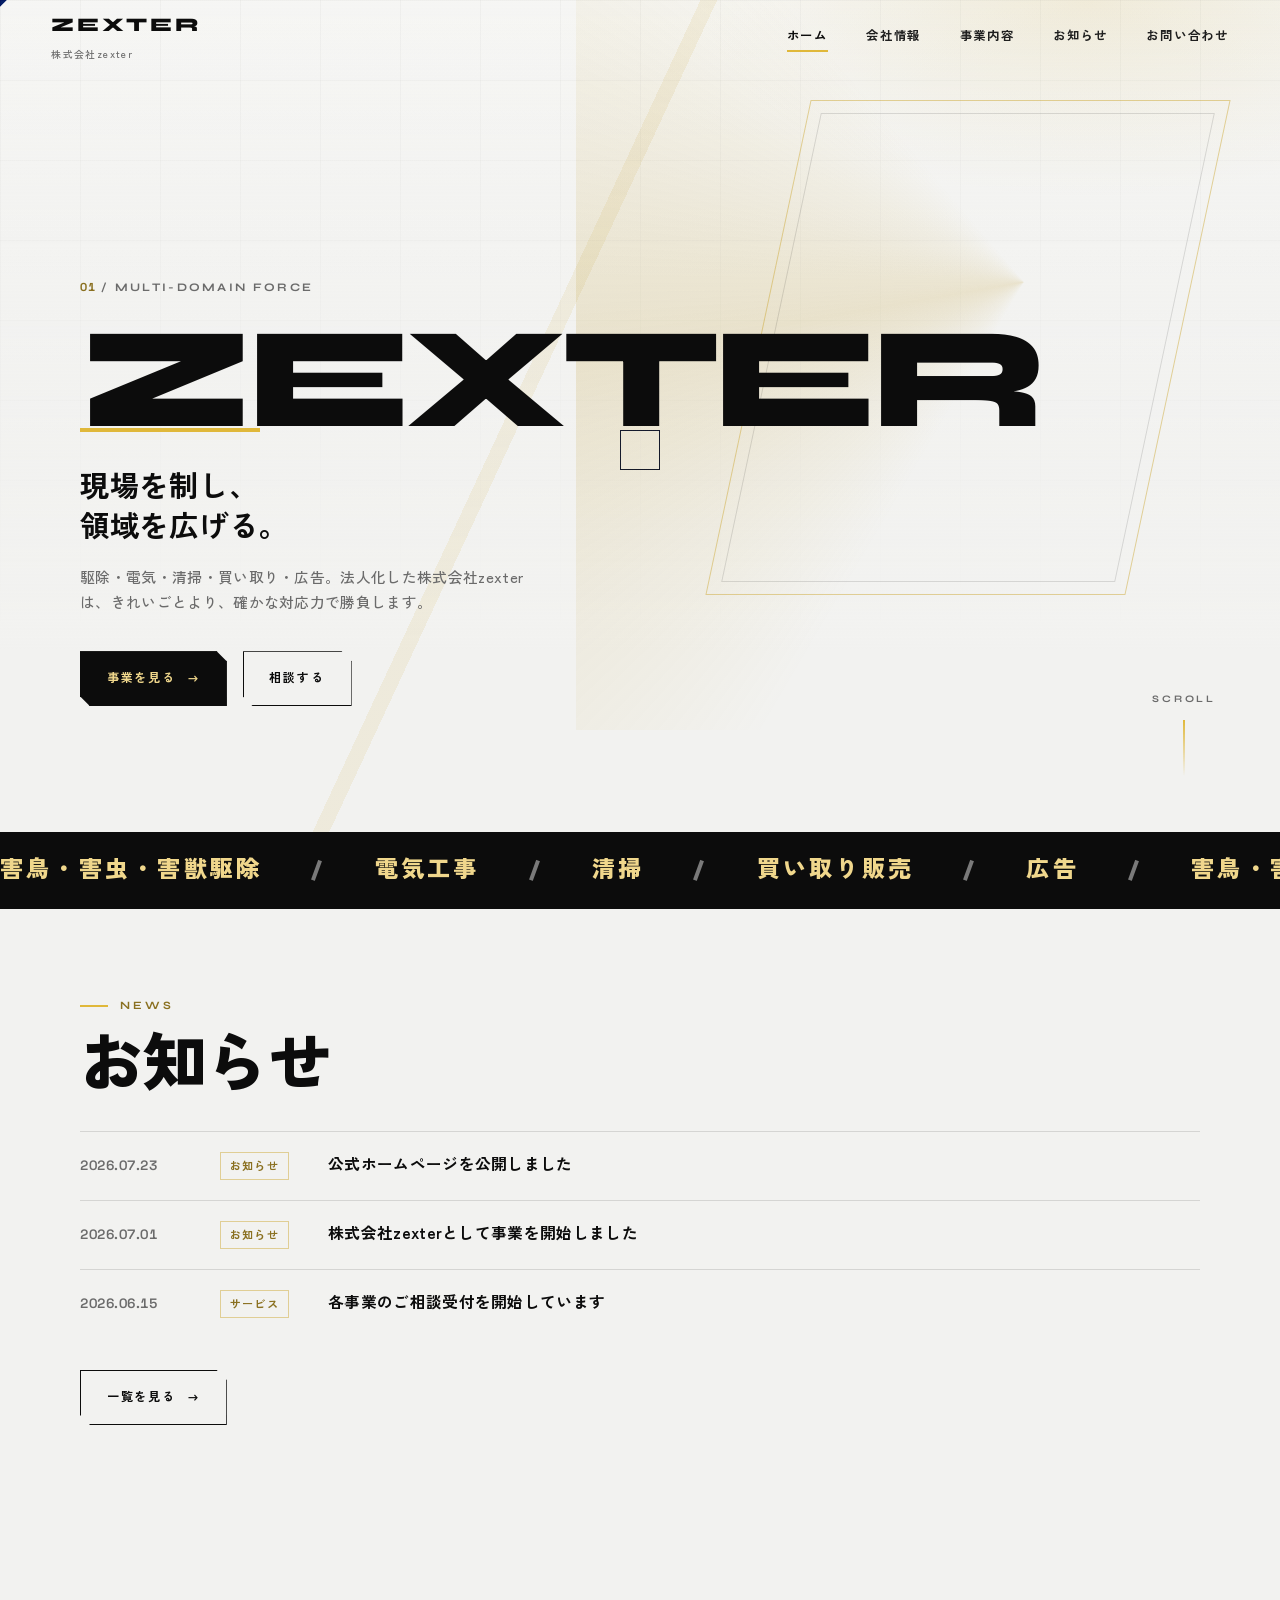
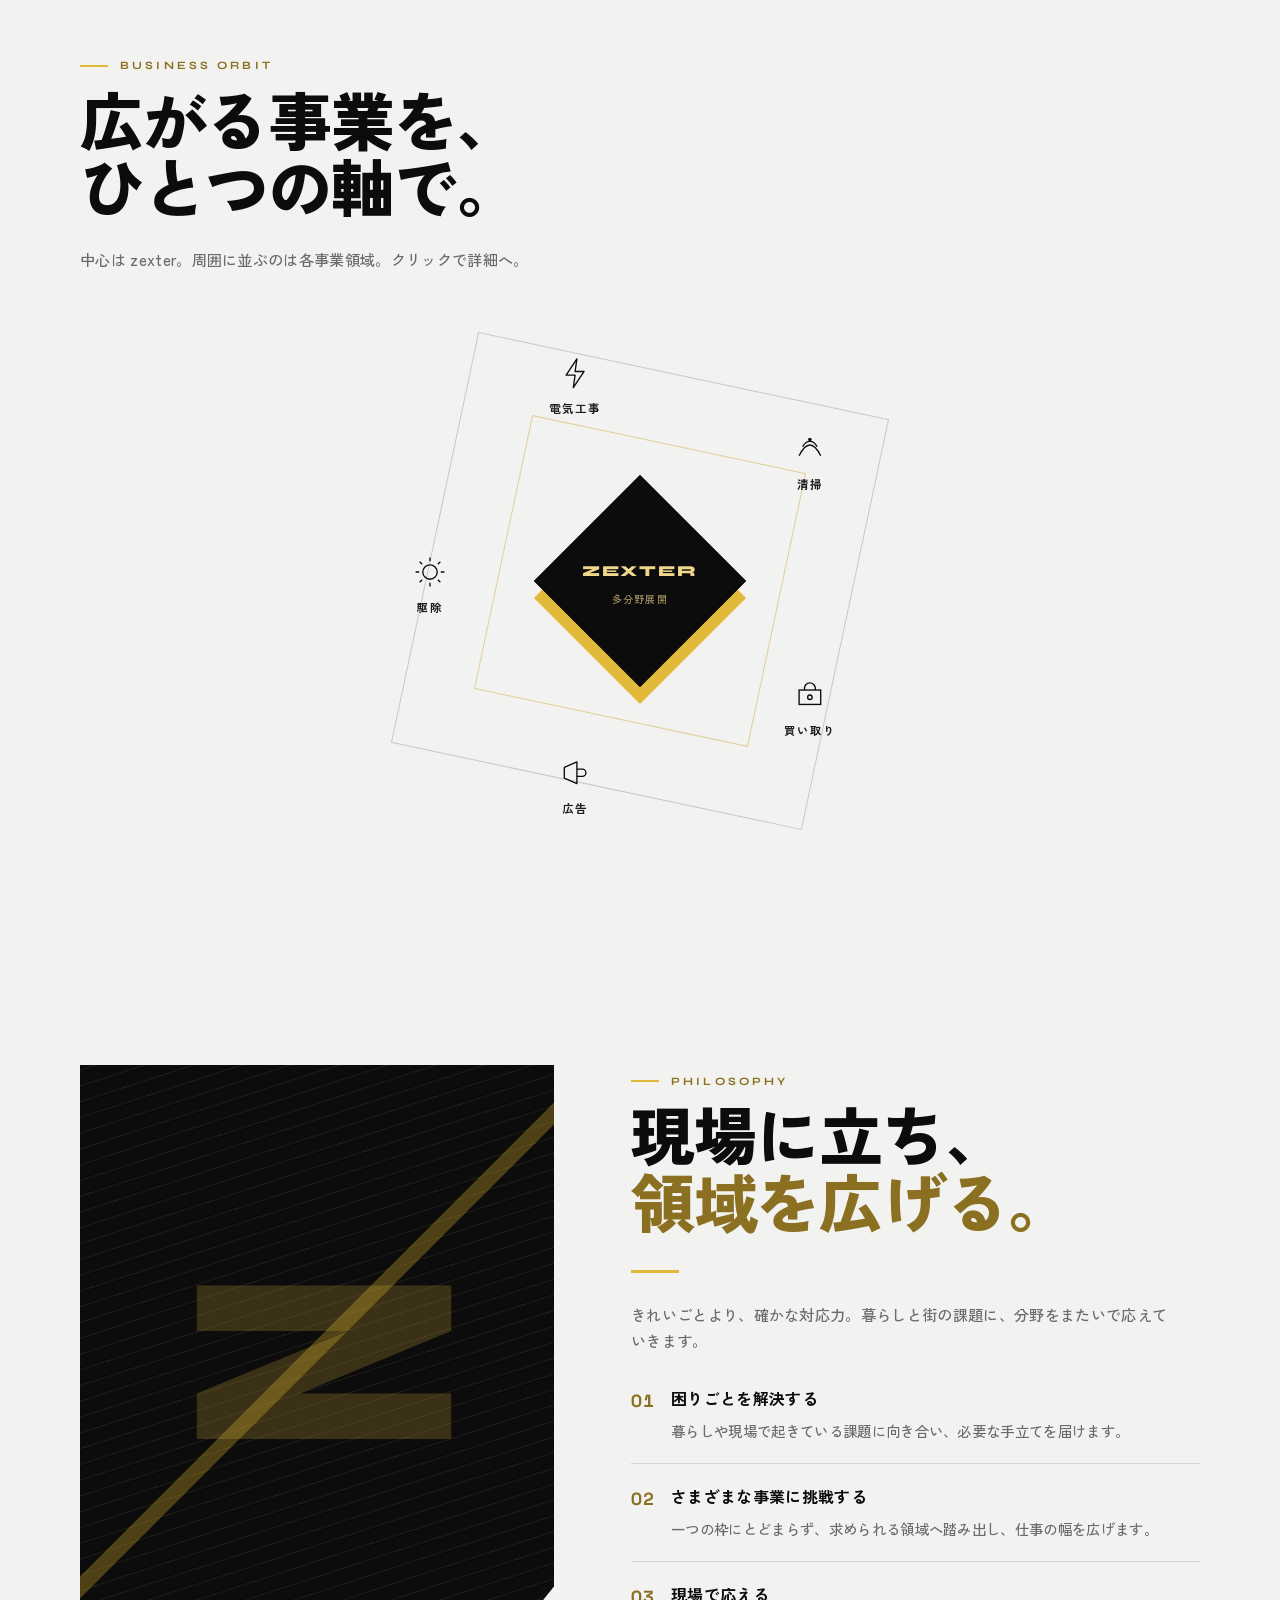
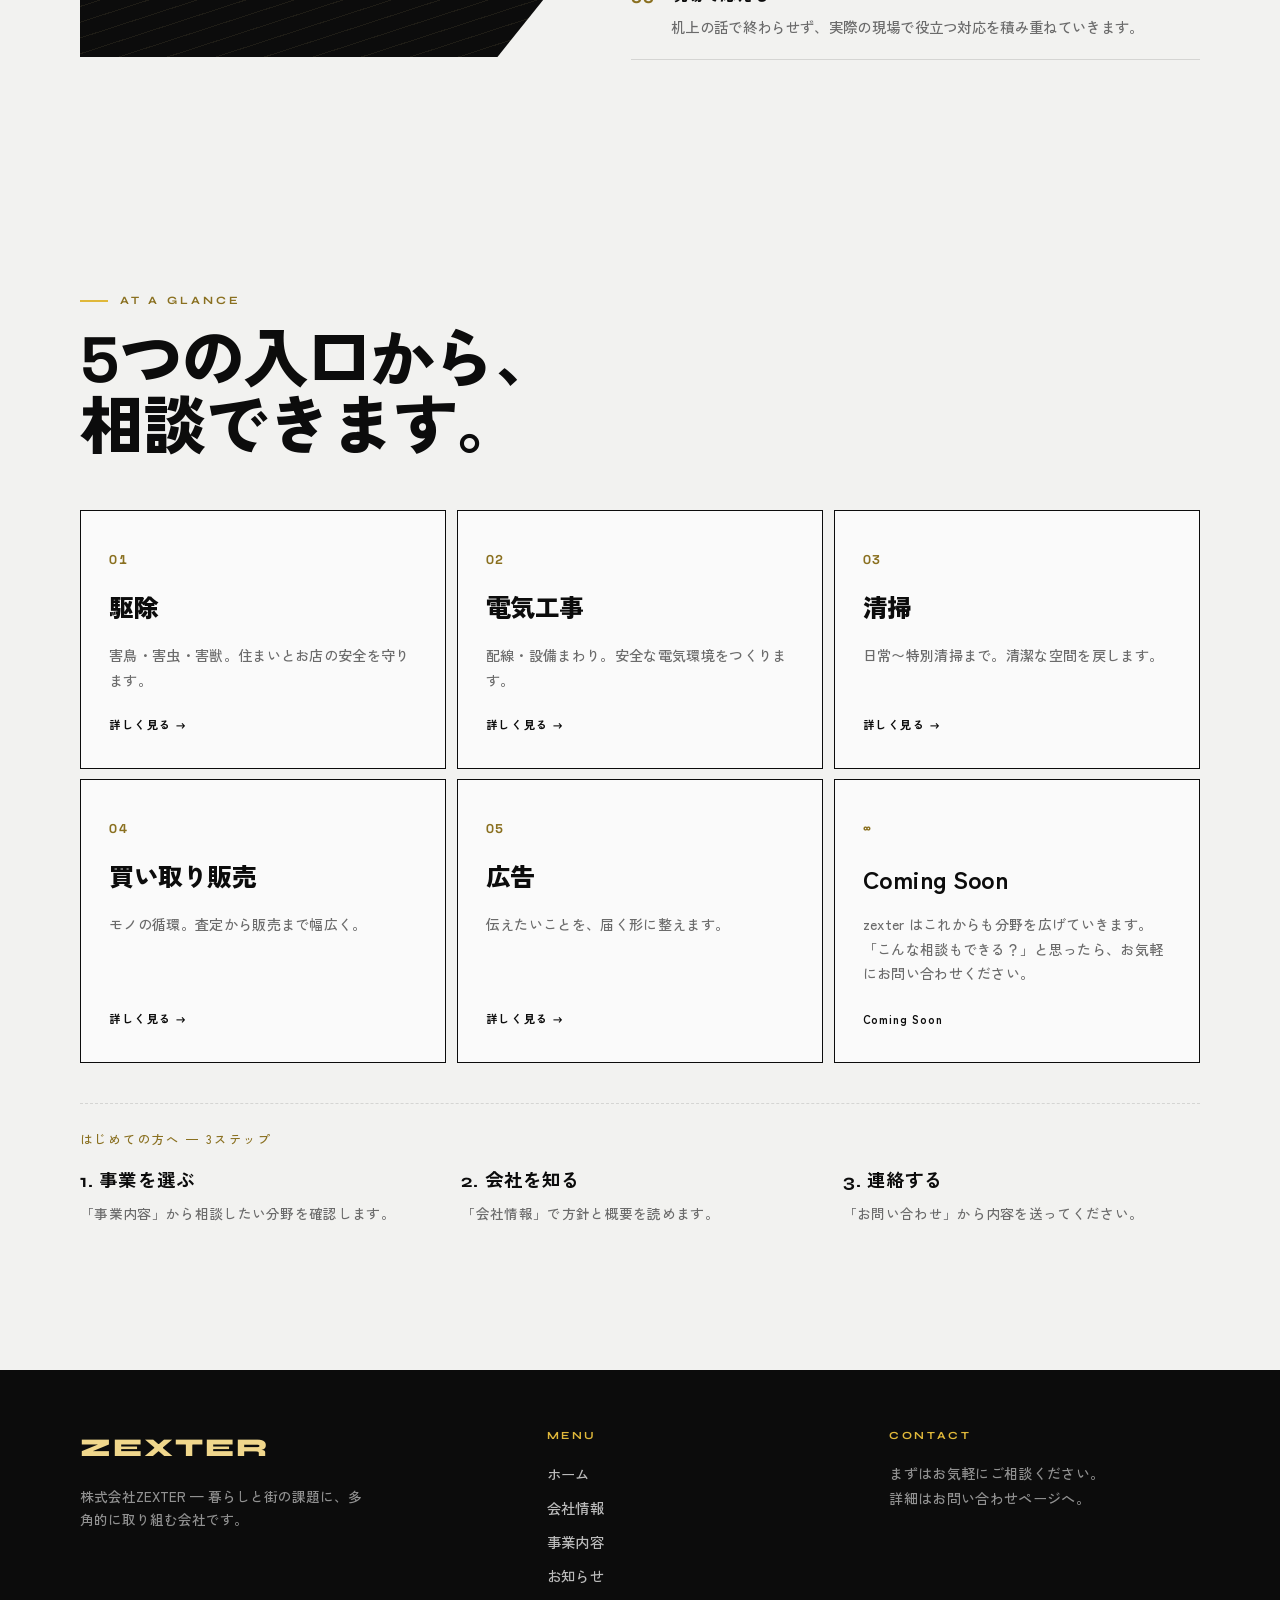
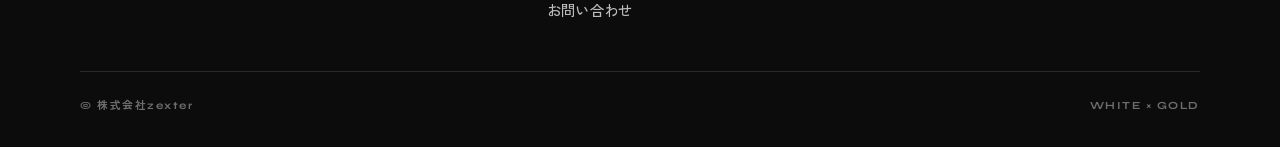
==== commit d43cfc56: "会社概要追加" ====
--- a/index.html
+++ b/index.html
@@ -314,7 +314,7 @@
     <div class="footer-grid">
       <div class="footer-brand">
         ZEXTER
-        <p>株式会社zexter — 白と金を基調に、暮らしと街の課題へ多角的に取り組む会社です。</p>
+        <p>株式会社zexter — 暮らしと街の課題に、多角的に取り組む会社です。</p>
       </div>
       <div class="footer-nav">
         <h4>MENU</h4>
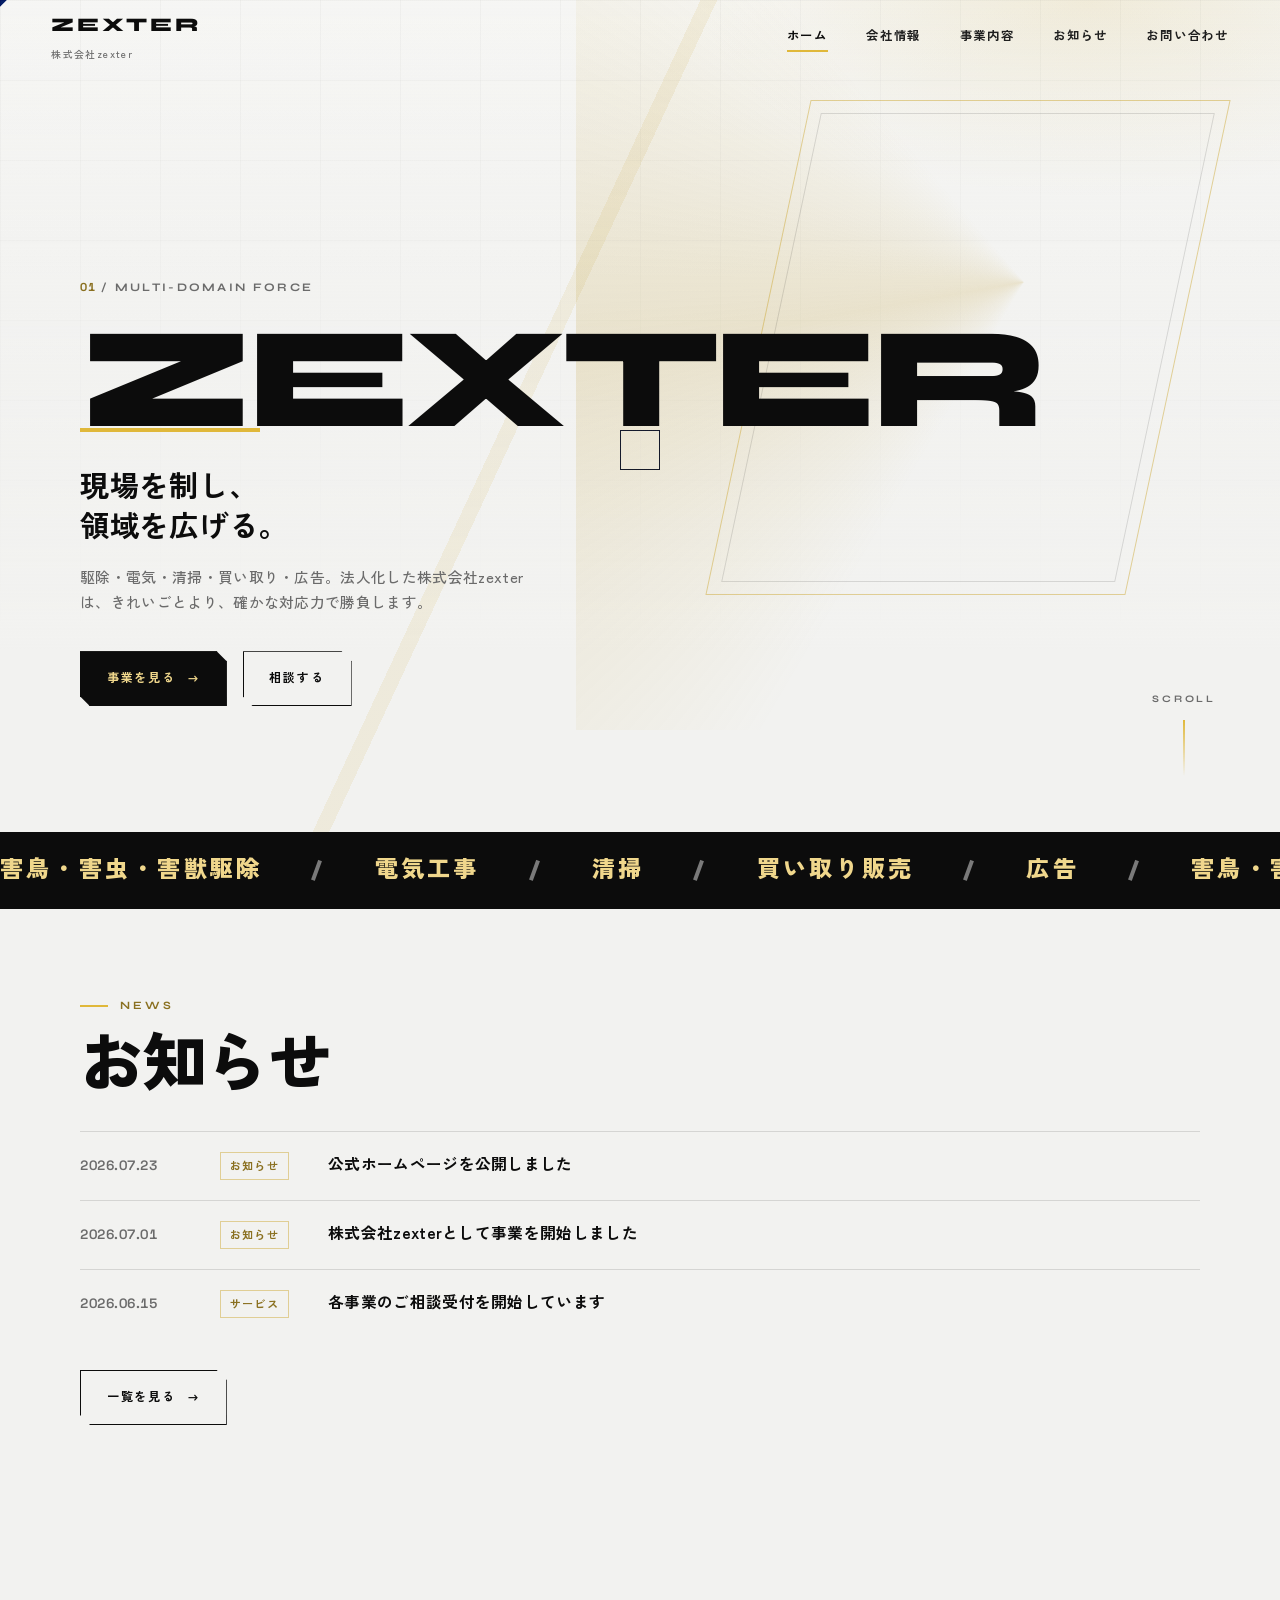
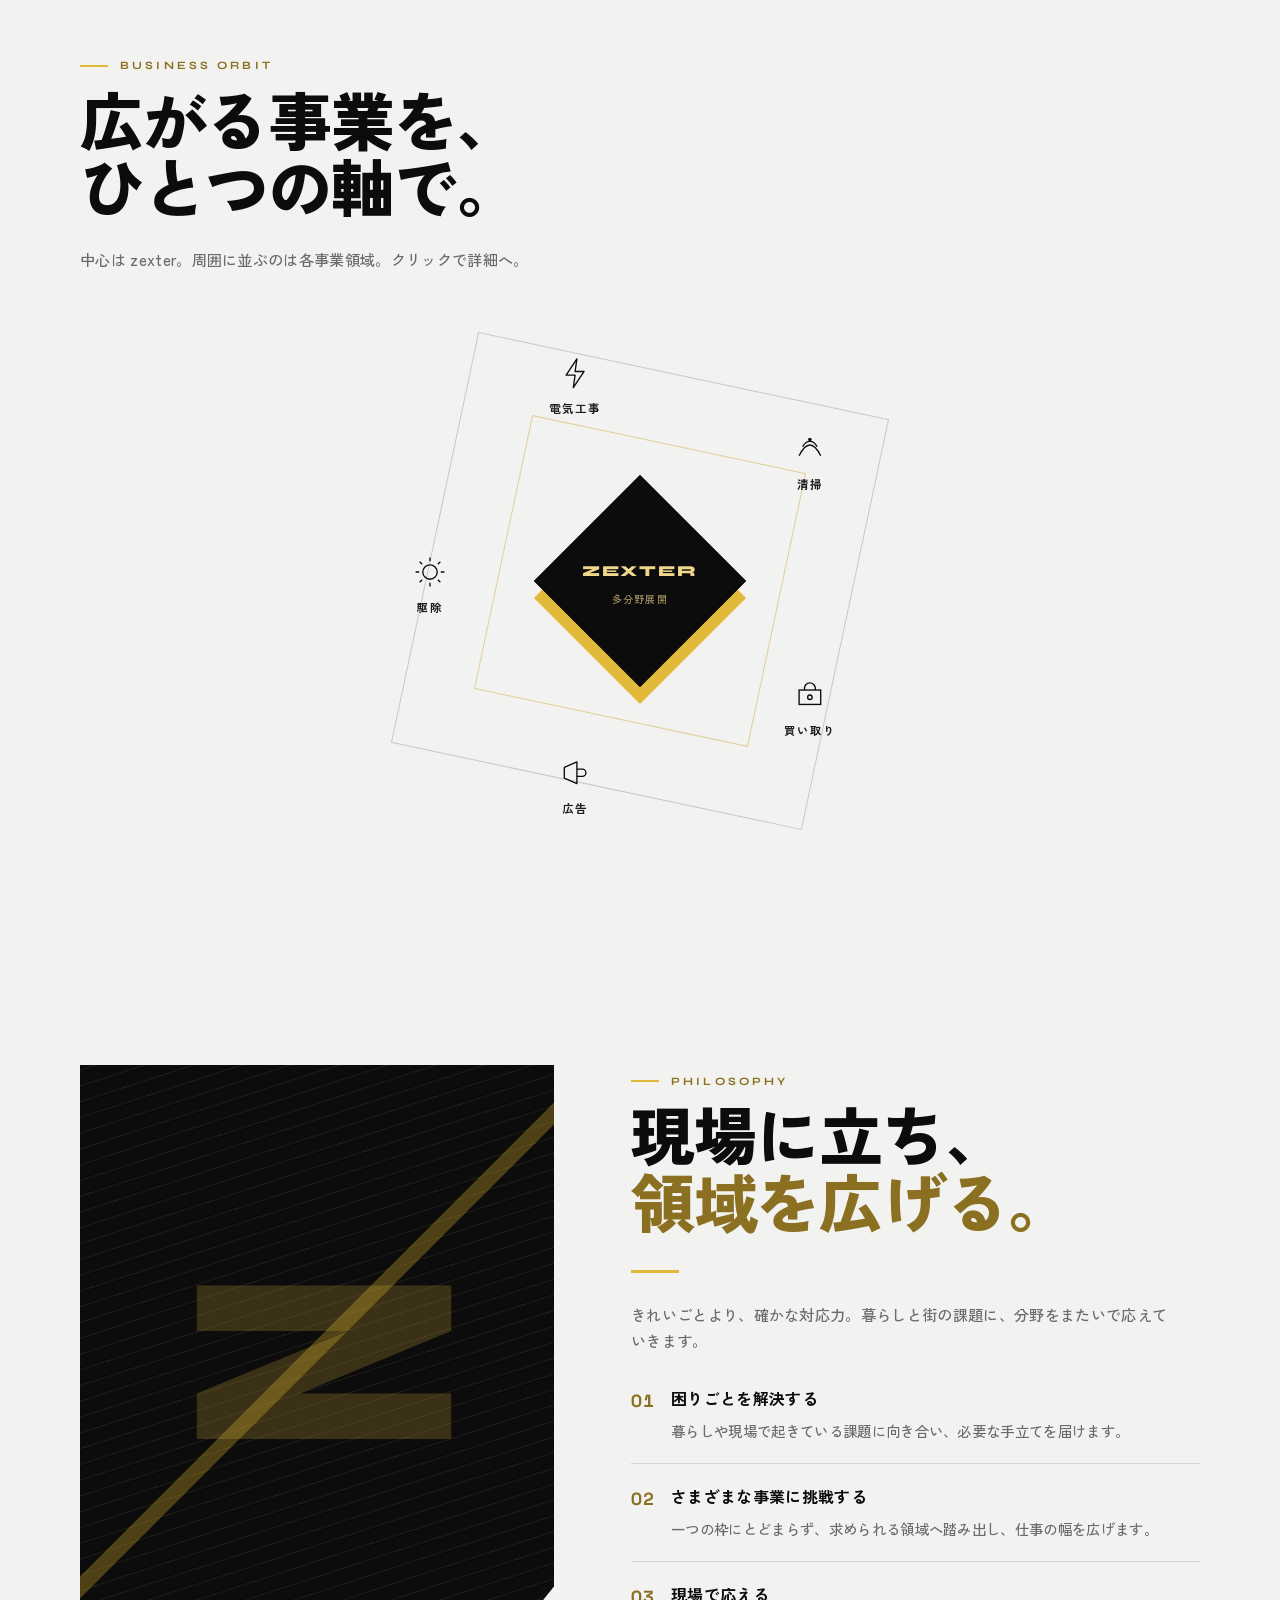
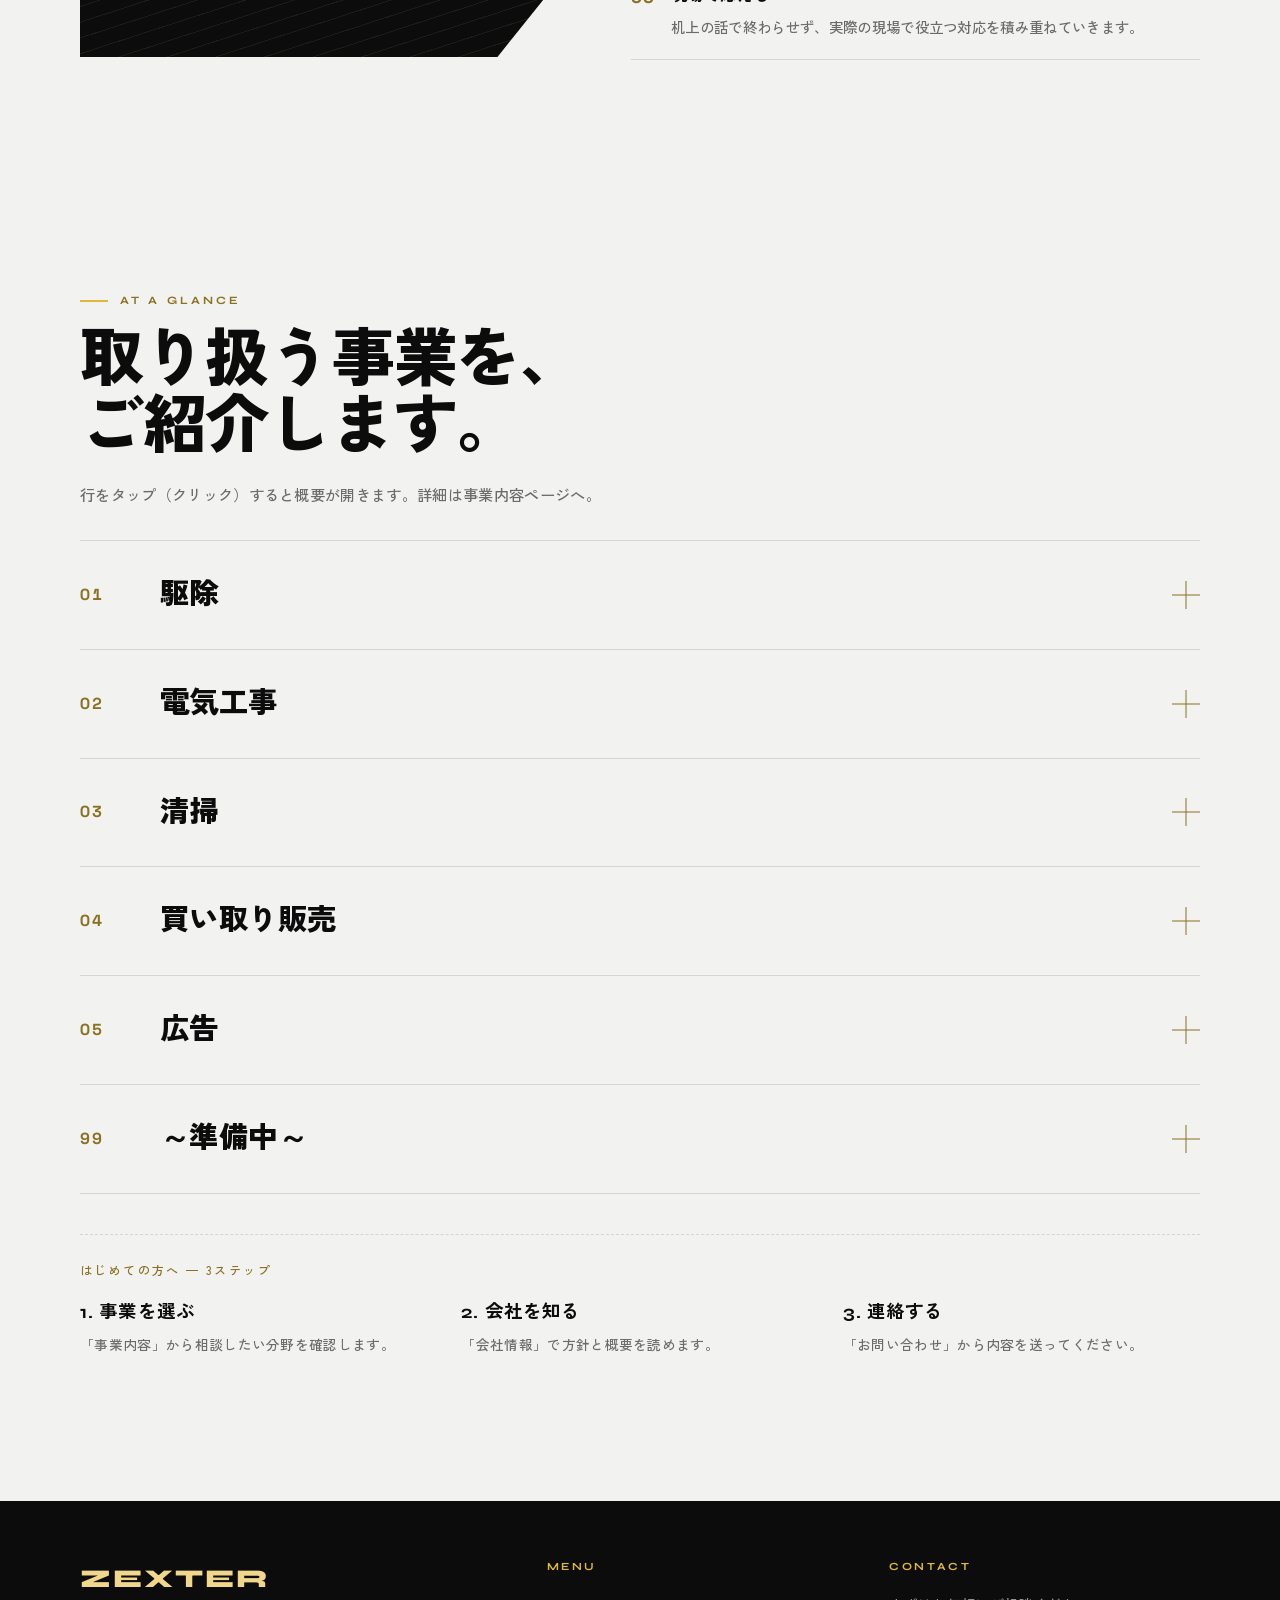
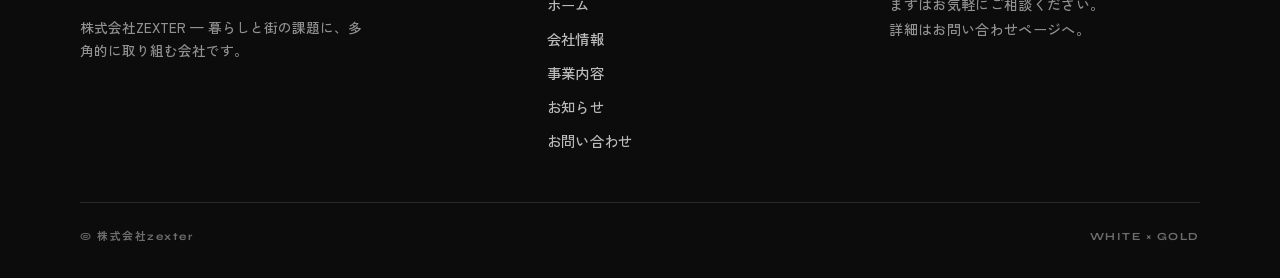
==== commit d975c112: "事業内容のデザイン更新" ====
--- a/index.html
+++ b/index.html
@@ -237,56 +237,108 @@
     <section class="section">
       <div class="wrap">
         <p class="eyebrow reveal">AT A GLANCE</p>
-        <h2 class="heading reveal reveal-delay-1"><span class="heading__num">5</span>つの入口から、<br />相談できます。</h2>
-        <div class="service-grid">
-          <a class="service-tile reveal" href="services.html#pest">
-            <div>
-              <span class="service-tile__num">01</span>
-              <h3>駆除</h3>
-              <p>害鳥・害虫・害獣。住まいとお店の安全を守ります。</p>
-            </div>
-            <span class="service-tile__link">詳しく見る →</span>
-          </a>
-          <a class="service-tile reveal reveal-delay-1" href="services.html#electric">
-            <div>
-              <span class="service-tile__num">02</span>
-              <h3>電気工事</h3>
-              <p>配線・設備まわり。安全な電気環境をつくります。</p>
-            </div>
-            <span class="service-tile__link">詳しく見る →</span>
-          </a>
-          <a class="service-tile reveal reveal-delay-2" href="services.html#cleaning">
-            <div>
-              <span class="service-tile__num">03</span>
-              <h3>清掃</h3>
-              <p>日常〜特別清掃まで。清潔な空間を戻します。</p>
-            </div>
-            <span class="service-tile__link">詳しく見る →</span>
-          </a>
-          <a class="service-tile reveal" href="services.html#buyout">
-            <div>
-              <span class="service-tile__num">04</span>
-              <h3>買い取り販売</h3>
-              <p>モノの循環。査定から販売まで幅広く。</p>
-            </div>
-            <span class="service-tile__link">詳しく見る →</span>
-          </a>
-          <a class="service-tile reveal reveal-delay-1" href="services.html#ad">
-            <div>
-              <span class="service-tile__num">05</span>
-              <h3>広告</h3>
-              <p>伝えたいことを、届く形に整えます。</p>
-            </div>
-            <span class="service-tile__link">詳しく見る →</span>
-          </a>
-          <a class="service-tile service-tile--soon reveal reveal-delay-2">
-            <div>
-              <span class="service-tile__num">∞</span>
-              <h3>Coming Soon</h3>
-              <p>zexter はこれからも分野を広げていきます。 「こんな相談もできる？」と思ったら、お気軽にお問い合わせください。</p>
-            </div>
-            <span class="service-tile__link">Coming Soon</span>
-          </a>
+        <h2 class="heading reveal reveal-delay-1">取り扱う事業を、<br />ご紹介します。</h2>
+        <p class="lead reveal reveal-delay-2">行をタップ（クリック）すると概要が開きます。詳細は事業内容ページへ。</p>
+        <div class="service-detail">
+          <article class="service-panel reveal">
+            <button class="service-panel__trigger" type="button" aria-expanded="false">
+              <span class="service-panel__num">01</span>
+              <span class="service-panel__title">駆除</span>
+              <span class="service-panel__icon" aria-hidden="true"></span>
+            </button>
+            <div class="service-panel__body">
+              <div class="service-panel__inner">
+                <div class="service-panel__content">
+                  <p>害鳥・害虫・害獣。住まいとお店の安全を守ります。</p>
+                  <a class="btn" href="services.html#pest">詳しく見る <span class="btn__arrow"
+                      aria-hidden="true">→</span></a>
+                </div>
+              </div>
+            </div>
+          </article>
+
+          <article class="service-panel reveal reveal-delay-1">
+            <button class="service-panel__trigger" type="button" aria-expanded="false">
+              <span class="service-panel__num">02</span>
+              <span class="service-panel__title">電気工事</span>
+              <span class="service-panel__icon" aria-hidden="true"></span>
+            </button>
+            <div class="service-panel__body">
+              <div class="service-panel__inner">
+                <div class="service-panel__content">
+                  <p>配線・設備まわり。安全な電気環境をつくります。</p>
+                  <a class="btn" href="services.html#electric">詳しく見る <span class="btn__arrow"
+                      aria-hidden="true">→</span></a>
+                </div>
+              </div>
+            </div>
+          </article>
+
+          <article class="service-panel reveal reveal-delay-2">
+            <button class="service-panel__trigger" type="button" aria-expanded="false">
+              <span class="service-panel__num">03</span>
+              <span class="service-panel__title">清掃</span>
+              <span class="service-panel__icon" aria-hidden="true"></span>
+            </button>
+            <div class="service-panel__body">
+              <div class="service-panel__inner">
+                <div class="service-panel__content">
+                  <p>日常〜特別清掃まで。清潔な空間を戻します。</p>
+                  <a class="btn" href="services.html#cleaning">詳しく見る <span class="btn__arrow"
+                      aria-hidden="true">→</span></a>
+                </div>
+              </div>
+            </div>
+          </article>
+
+          <article class="service-panel reveal">
+            <button class="service-panel__trigger" type="button" aria-expanded="false">
+              <span class="service-panel__num">04</span>
+              <span class="service-panel__title">買い取り販売</span>
+              <span class="service-panel__icon" aria-hidden="true"></span>
+            </button>
+            <div class="service-panel__body">
+              <div class="service-panel__inner">
+                <div class="service-panel__content">
+                  <p>モノの循環。査定から販売まで幅広く。</p>
+                  <a class="btn" href="services.html#buyout">詳しく見る <span class="btn__arrow"
+                      aria-hidden="true">→</span></a>
+                </div>
+              </div>
+            </div>
+          </article>
+
+          <article class="service-panel reveal reveal-delay-1">
+            <button class="service-panel__trigger" type="button" aria-expanded="false">
+              <span class="service-panel__num">05</span>
+              <span class="service-panel__title">広告</span>
+              <span class="service-panel__icon" aria-hidden="true"></span>
+            </button>
+            <div class="service-panel__body">
+              <div class="service-panel__inner">
+                <div class="service-panel__content">
+                  <p>伝えたいことを、届く形に整えます。</p>
+                  <a class="btn" href="services.html#ad">詳しく見る <span class="btn__arrow" aria-hidden="true">→</span></a>
+                </div>
+              </div>
+            </div>
+          </article>
+
+          <article class="service-panel reveal reveal-delay-2">
+            <button class="service-panel__trigger" type="button" aria-expanded="false">
+              <span class="service-panel__num">99</span>
+              <span class="service-panel__title">～準備中～</span>
+              <span class="service-panel__icon" aria-hidden="true"></span>
+            </button>
+            <div class="service-panel__body">
+              <div class="service-panel__inner">
+                <div class="service-panel__content">
+                  <p>zexter はこれからも分野を広げていきます。「こんな相談もできる？」と思ったら、お気軽にお問い合わせください。</p>
+                  <a class="btn" href="contact.html">相談する <span class="btn__arrow" aria-hidden="true">→</span></a>
+                </div>
+              </div>
+            </div>
+          </article>
         </div>
 
         <div class="guide reveal">
--- a/css/style.css
+++ b/css/style.css
@@ -1197,6 +1197,7 @@
   transition: background 0.35s, color 0.35s;
   cursor: none;
   border: 1px solid var(--ink);
+  scroll-margin-top: calc(var(--nav-h) + 1.5rem);
 }
 
 .service-tile::before {
@@ -1228,6 +1229,11 @@
   color: var(--gold-bright);
 }
 
+.service-tile:hover .service-panel__tags span {
+  color: var(--gold-bright);
+  border-bottom-color: rgba(240, 215, 140, 0.35);
+}
+
 .service-tile__num {
   font-family: var(--font-num);
   font-size: 0.8rem;
@@ -1237,6 +1243,7 @@
   color: var(--gold-deep);
 }
 
+.service-tile h2,
 .service-tile h3 {
   font-family: var(--font-display);
   font-size: 1.55rem;
@@ -1266,6 +1273,15 @@
   transition: color 0.35s;
 }
 
+.service-grid--page {
+  margin-top: 0;
+}
+
+.service-tile .service-panel__tags {
+  margin-top: 1rem;
+}
+
+.service-tile--soon h2,
 .service-tile--soon h3 {
   font-family: var(--font-body);
   font-weight: 700;
@@ -1610,6 +1626,10 @@
   max-width: 40rem;
   color: var(--ink-mute);
   font-size: 0.95rem;
+}
+
+.service-panel__content .btn {
+  margin-top: 1.25rem;
 }
 
 .service-panel__tags {
@@ -1934,7 +1954,7 @@
   }
 
   .service-grid {
-    /* grid-template-columns: 1fr; */
+    grid-template-columns: 1fr;
     gap: 0.65rem;
     background: transparent;
     border: none;
@@ -1943,22 +1963,50 @@
 
   .service-tile {
     min-height: 0;
-    padding: 1.5rem 1.35rem;
+    padding: 1.25rem 1.35rem;
     border: 1px solid var(--ink);
-  }
-
+    flex-direction: row;
+    align-items: center;
+    justify-content: space-between;
+    gap: 1rem 1.25rem;
+  }
+
+  .service-tile > div {
+    flex: 1;
+    min-width: 0;
+  }
+
+  .service-tile h2,
   .service-tile h3 {
+    font-size: 1.25rem;
+    margin: 0.35rem 0 0.4rem;
+  }
+
+  .service-tile p {
+    font-size: 0.85rem;
+    line-height: 1.65;
+  }
+
+  .service-tile__link {
+    margin-top: 0;
+    flex-shrink: 0;
+    align-self: center;
+  }
+
+  .service-grid--page .service-tile {
+    flex-direction: column;
+    align-items: stretch;
+  }
+
+  .service-grid--page .service-tile h2,
+  .service-grid--page .service-tile h3 {
+    margin: 0.65rem 0 0.45rem;
     font-size: 1.3rem;
-    margin: 0.65rem 0 0.45rem;
-  }
-
-  .service-tile p {
-    font-size: 0.9rem;
-    line-height: 1.7;
-  }
-
-  .service-tile__link {
+  }
+
+  .service-grid--page .service-tile__link {
     margin-top: 1.15rem;
+    align-self: flex-start;
   }
 }
 
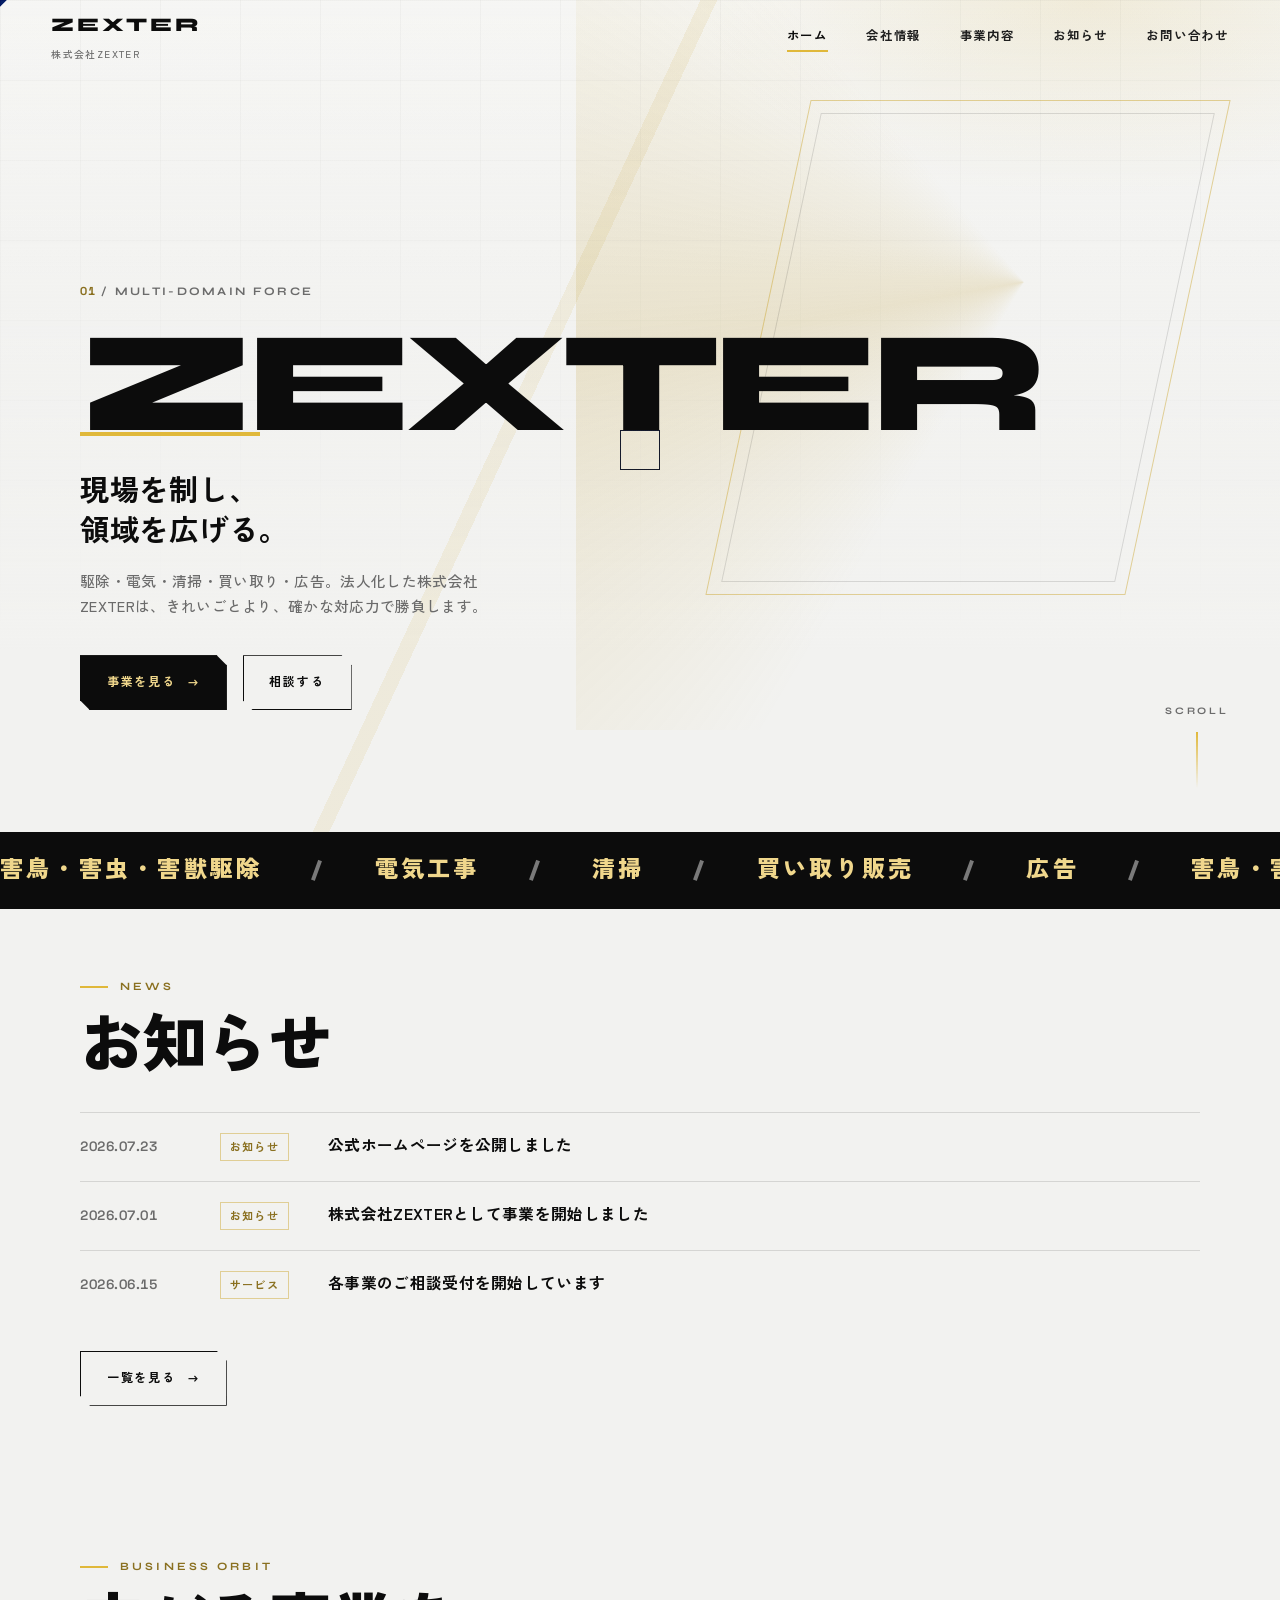
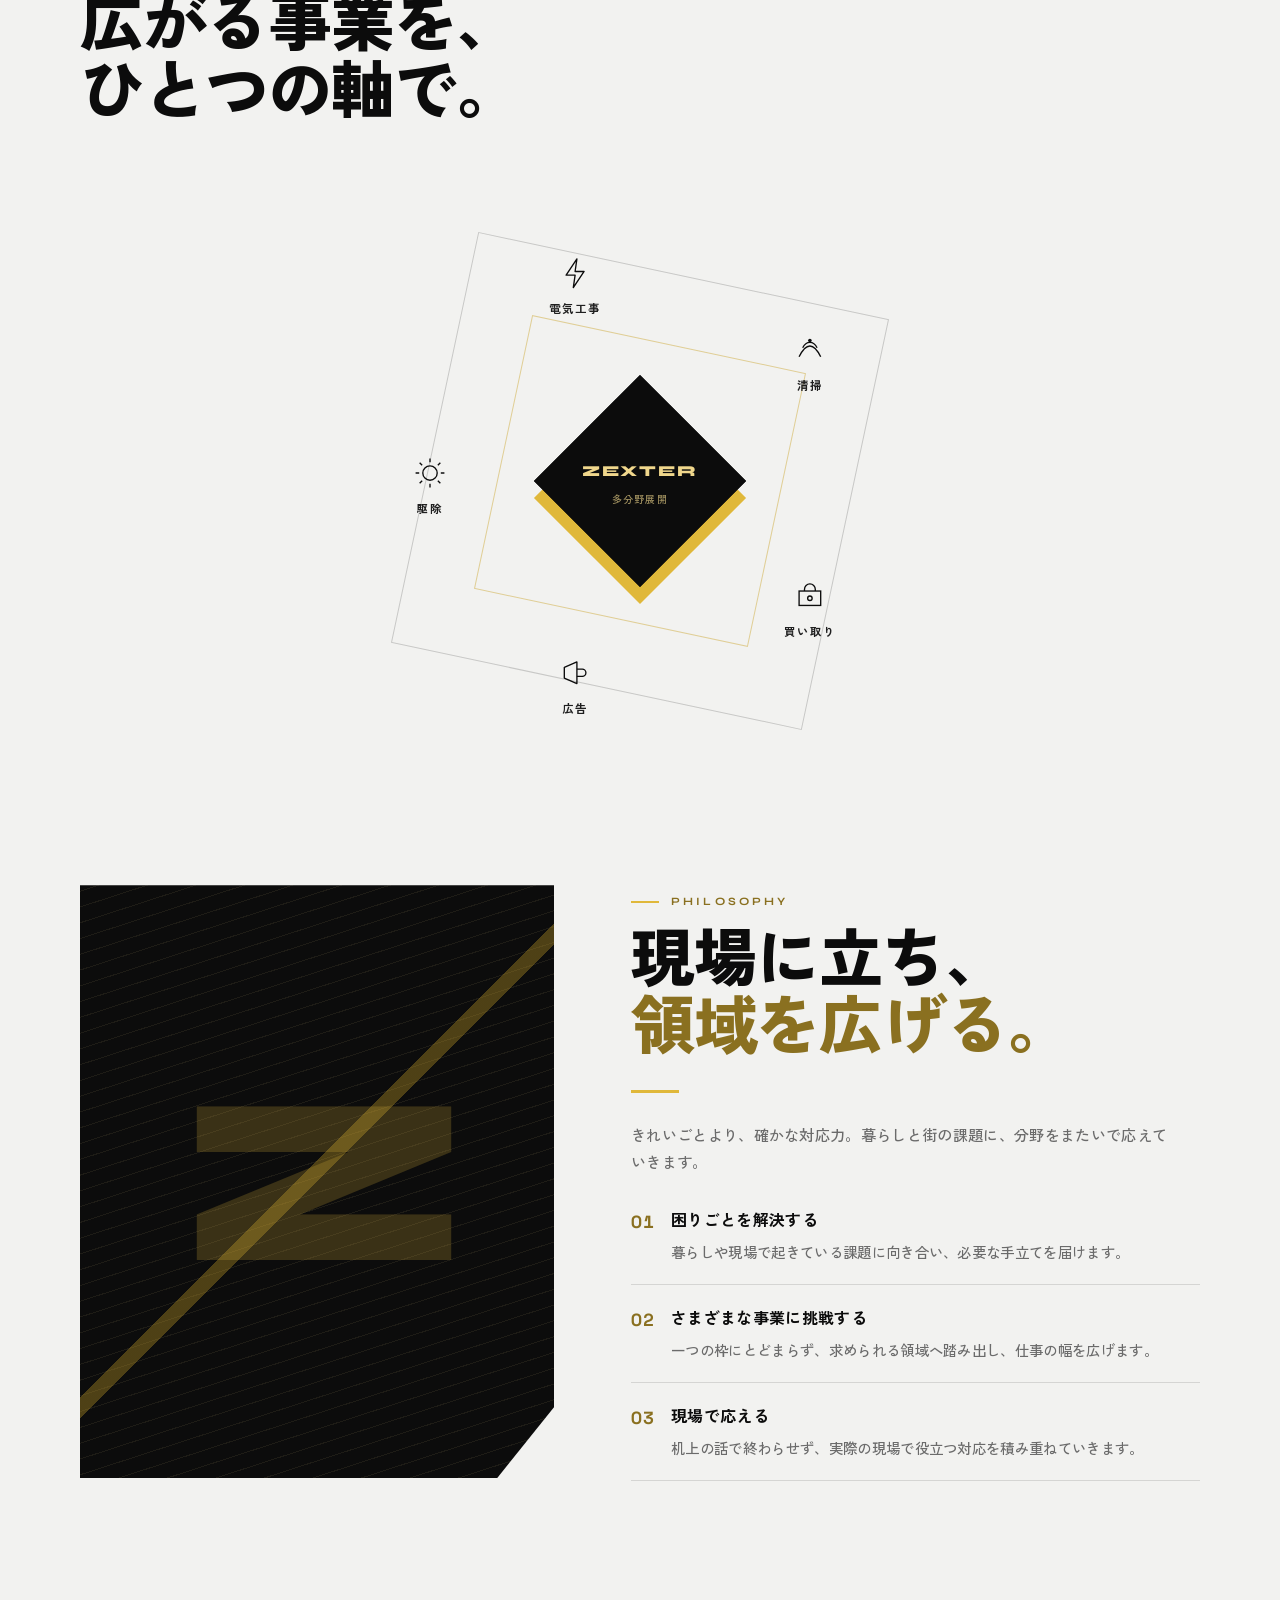
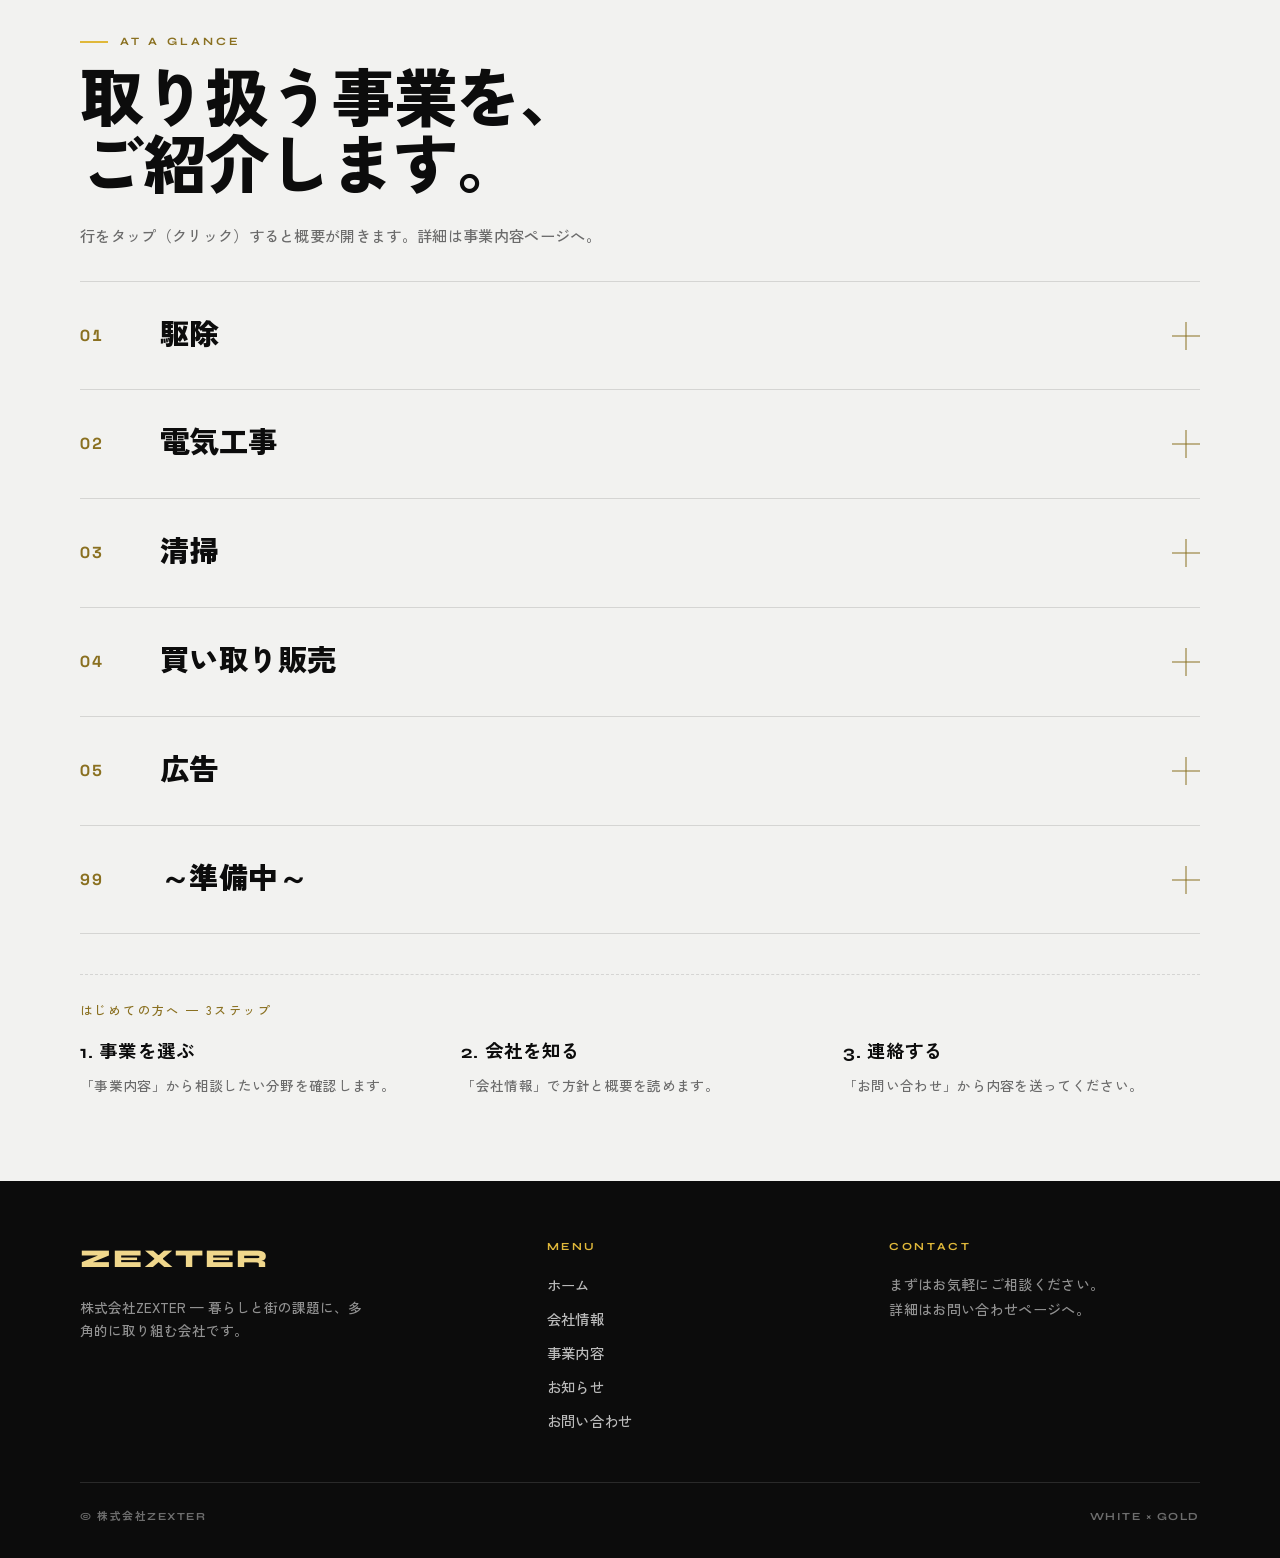
==== commit 5266c93d: "zexterを大文字に更新" ====
--- a/index.html
+++ b/index.html
@@ -4,8 +4,8 @@
 <head>
   <meta charset="UTF-8" />
   <meta name="viewport" content="width=device-width, initial-scale=1" />
-  <title>株式会社zexter｜白と金で拓く、多分野の現場力</title>
-  <meta name="description" content="株式会社zexter。害鳥・害虫・害獣駆除、電気工事、清掃、買い取り販売、広告など、暮らしと街の課題に応える多角事業。" />
+  <title>株式会社ZEXTER｜白と金で拓く、多分野の現場力</title>
+  <meta name="description" content="株式会社ZEXTER。害鳥・害虫・害獣駆除、電気工事、清掃、買い取り販売、広告など、暮らしと街の課題に応える多角事業。" />
   <link rel="preconnect" href="https://fonts.googleapis.com" />
   <link rel="preconnect" href="https://fonts.gstatic.com" crossorigin />
   <link
@@ -38,7 +38,7 @@
   </div>
 
   <header class="site-header">
-    <a class="logo" href="index.html">ZEXTER<span>株式会社zexter</span></a>
+    <a class="logo" href="index.html">ZEXTER<span>株式会社ZEXTER</span></a>
     <button class="nav-toggle" type="button" aria-label="メニュー" aria-expanded="false">
       <span></span><span></span><span></span>
     </button>
@@ -60,7 +60,7 @@
         <p class="hero__meta"><span>01</span> / MULTI-DOMAIN FORCE</p>
         <h1 class="hero__brand">ZEXTER</h1>
         <p class="hero__headline">現場を制し、<br />領域を広げる。</p>
-        <p class="hero__copy">駆除・電気・清掃・買い取り・広告。法人化した株式会社zexterは、きれいごとより、確かな対応力で勝負します。</p>
+        <p class="hero__copy">駆除・電気・清掃・買い取り・広告。法人化した株式会社ZEXTERは、きれいごとより、確かな対応力で勝負します。</p>
         <div class="btn-group">
           <a class="btn btn--solid" href="services.html">事業を見る <span class="btn__arrow" aria-hidden="true">→</span></a>
           <a class="btn" href="contact.html">相談する</a>
@@ -103,7 +103,7 @@
             <a class="news-list__link" href="news.html#news-20260701">
               <time datetime="2026-07-01">2026.07.01</time>
               <span class="news-list__cat">お知らせ</span>
-              <span class="news-list__title">株式会社zexterとして事業を開始しました</span>
+              <span class="news-list__title">株式会社ZEXTERとして事業を開始しました</span>
             </a>
           </li>
           <li class="news-list__item reveal reveal-delay-2">
@@ -124,7 +124,7 @@
       <div class="wrap">
         <p class="eyebrow reveal">BUSINESS ORBIT</p>
         <h2 class="heading reveal reveal-delay-1">広がる事業を、<br />ひとつの軸で。</h2>
-        <p class="lead reveal reveal-delay-2">中心は zexter。周囲に並ぶのは各事業領域。クリックで詳細へ。</p>
+        <p class="lead reveal reveal-delay-2">中心は ZEXTER。周囲に並ぶのは各事業領域。クリックで詳細へ。</p>
 
         <div class="constellation reveal reveal-delay-3" aria-label="事業の軌道図">
           <div class="constellation__ring" aria-hidden="true"></div>
@@ -333,7 +333,7 @@
             <div class="service-panel__body">
               <div class="service-panel__inner">
                 <div class="service-panel__content">
-                  <p>zexter はこれからも分野を広げていきます。「こんな相談もできる？」と思ったら、お気軽にお問い合わせください。</p>
+                  <p>ZEXTER はこれからも分野を広げていきます。「こんな相談もできる？」と思ったら、お気軽にお問い合わせください。</p>
                   <a class="btn" href="contact.html">相談する <span class="btn__arrow" aria-hidden="true">→</span></a>
                 </div>
               </div>
@@ -366,7 +366,7 @@
     <div class="footer-grid">
       <div class="footer-brand">
         ZEXTER
-        <p>株式会社zexter — 暮らしと街の課題に、多角的に取り組む会社です。</p>
+        <p>株式会社ZEXTER — 暮らしと街の課題に、多角的に取り組む会社です。</p>
       </div>
       <div class="footer-nav">
         <h4>MENU</h4>
@@ -382,7 +382,7 @@
       </div>
     </div>
     <div class="footer-copy">
-      <span>© 株式会社zexter</span>
+      <span>© 株式会社ZEXTER</span>
       <span>WHITE × GOLD</span>
     </div>
   </footer>
--- a/css/style.css
+++ b/css/style.css
@@ -23,6 +23,9 @@
   --ease-hard: cubic-bezier(0.7, 0, 0.3, 1);
   --nav-h: 72px;
   --cursor-size: 10px;
+  --page-x: clamp(1.25rem, 4vw, 3.5rem);
+  --section-y: clamp(3.5rem, 6.5vw, 6rem);
+  --section-y-tight: clamp(2.5rem, 4.5vw, 4rem);
 }
 
 *,
@@ -488,7 +491,7 @@
   display: flex;
   align-items: center;
   justify-content: space-between;
-  padding: 0 clamp(1.25rem, 4vw, 3.5rem);
+  padding: 0 var(--page-x);
   transition: background 0.35s, border-color 0.35s;
   border-bottom: 1px solid transparent;
 }
@@ -612,13 +615,13 @@
 }
 
 .section {
-  padding: clamp(5rem, 12vw, 9rem) clamp(1.25rem, 5vw, 4rem);
+  padding: var(--section-y) var(--page-x);
   position: relative;
 }
 
 .section--tight {
-  padding-top: clamp(3rem, 6vw, 5rem);
-  padding-bottom: clamp(3rem, 6vw, 5rem);
+  padding-top: var(--section-y-tight);
+  padding-bottom: var(--section-y-tight);
 }
 
 .wrap {
@@ -784,7 +787,7 @@
   min-height: calc(100dvh - 4.25rem);
   display: grid;
   align-items: center;
-  padding: calc(var(--nav-h) + 1rem) clamp(1.25rem, 5vw, 4rem) clamp(2rem, 4vw, 3rem);
+  padding: calc(var(--nav-h) + 1rem) var(--page-x) clamp(1.75rem, 3.5vw, 2.5rem);
   position: relative;
   overflow: hidden;
 }
@@ -900,8 +903,8 @@
 
 .hero__scroll {
   position: absolute;
-  right: clamp(1.25rem, 5vw, 4rem);
-  bottom: clamp(2rem, 5vw, 3.5rem);
+  right: var(--page-x);
+  bottom: clamp(1.75rem, 4vw, 2.75rem);
   display: flex;
   flex-direction: column;
   align-items: center;
@@ -1295,7 +1298,7 @@
 
 /* ---- Page hero (inner) ---- */
 .page-hero {
-  padding: calc(var(--nav-h) + clamp(3rem, 8vw, 6rem)) clamp(1.25rem, 5vw, 4rem) clamp(3rem, 6vw, 4.5rem);
+  padding: calc(var(--nav-h) + clamp(2.25rem, 5.5vw, 4rem)) var(--page-x) clamp(2.25rem, 4.5vw, 3.5rem);
   position: relative;
   overflow: hidden;
 }
@@ -1741,7 +1744,7 @@
 
 /* ---- Footer ---- */
 .site-footer {
-  padding: 3.5rem clamp(1.25rem, 5vw, 4rem) 2rem;
+  padding: clamp(2.75rem, 5vw, 3.5rem) var(--page-x) 2rem;
   border-top: none;
   background: var(--ink);
   color: rgba(255, 255, 255, 0.72);
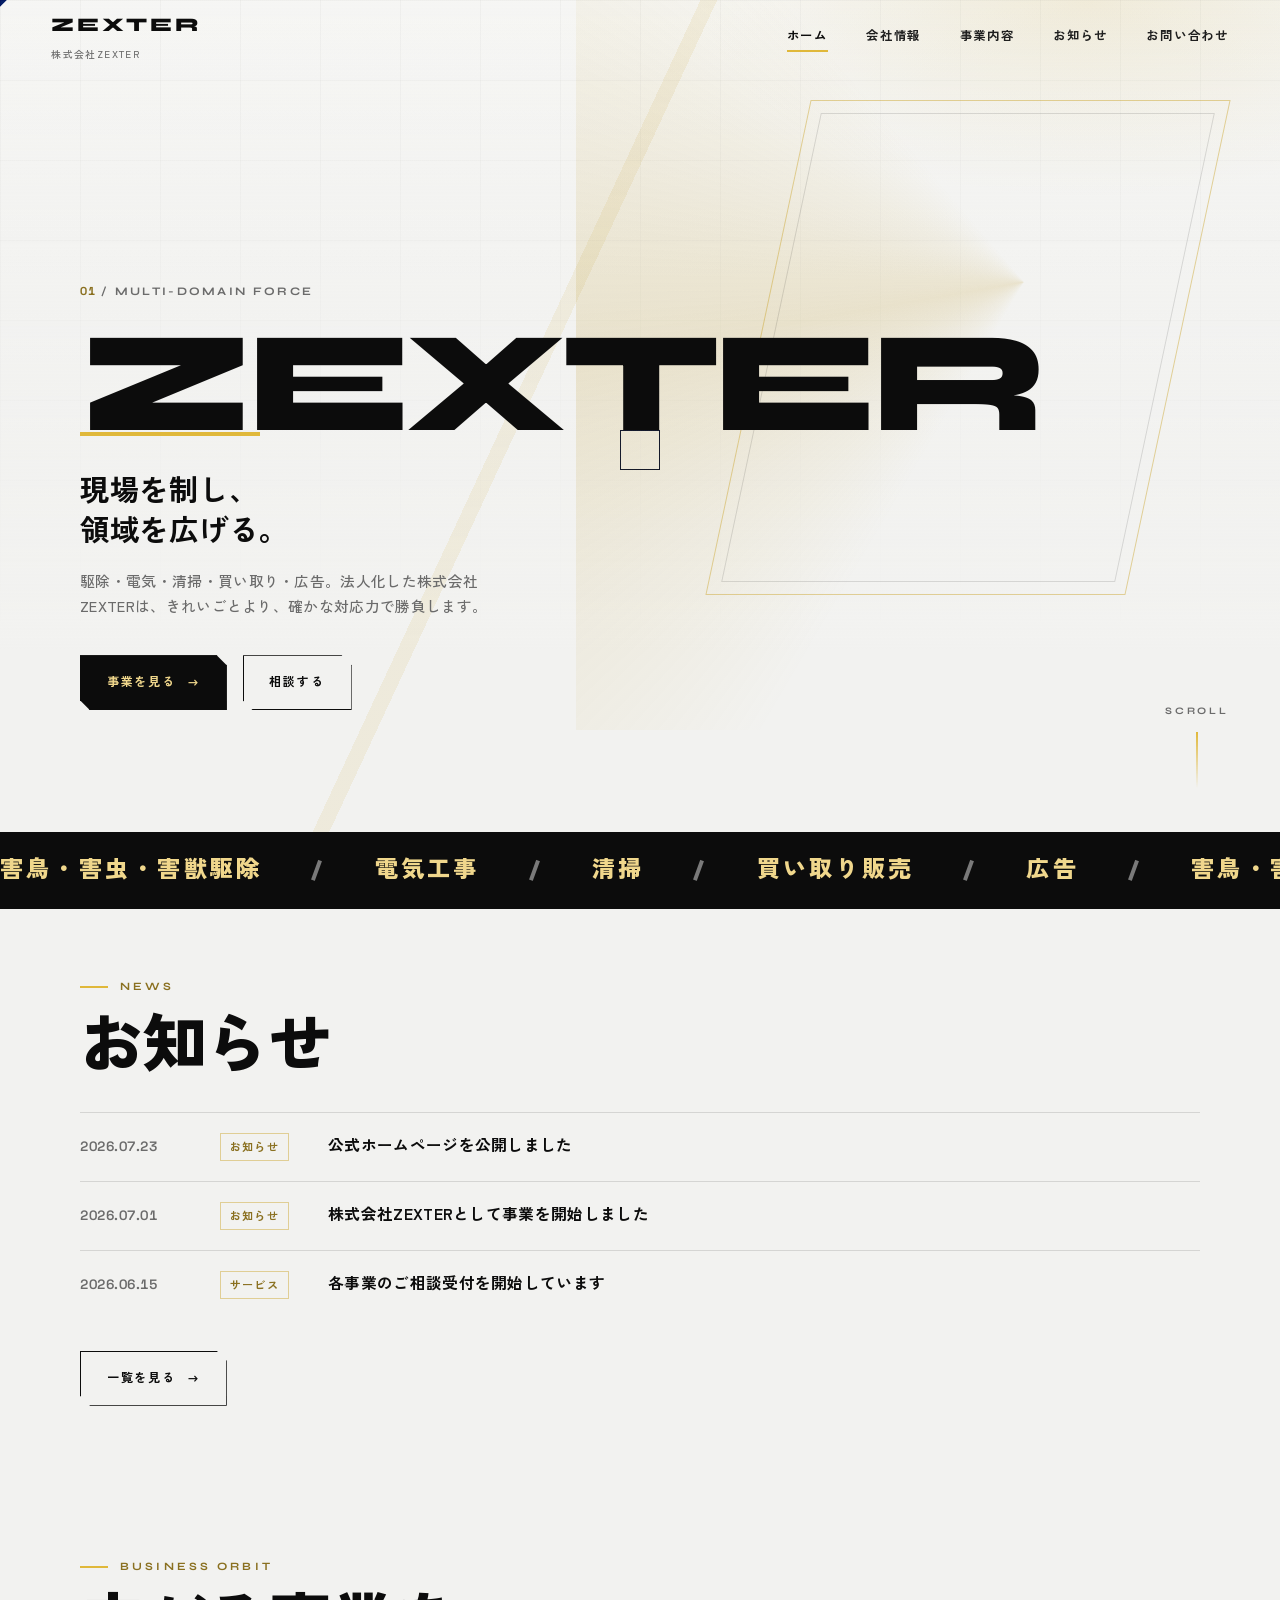
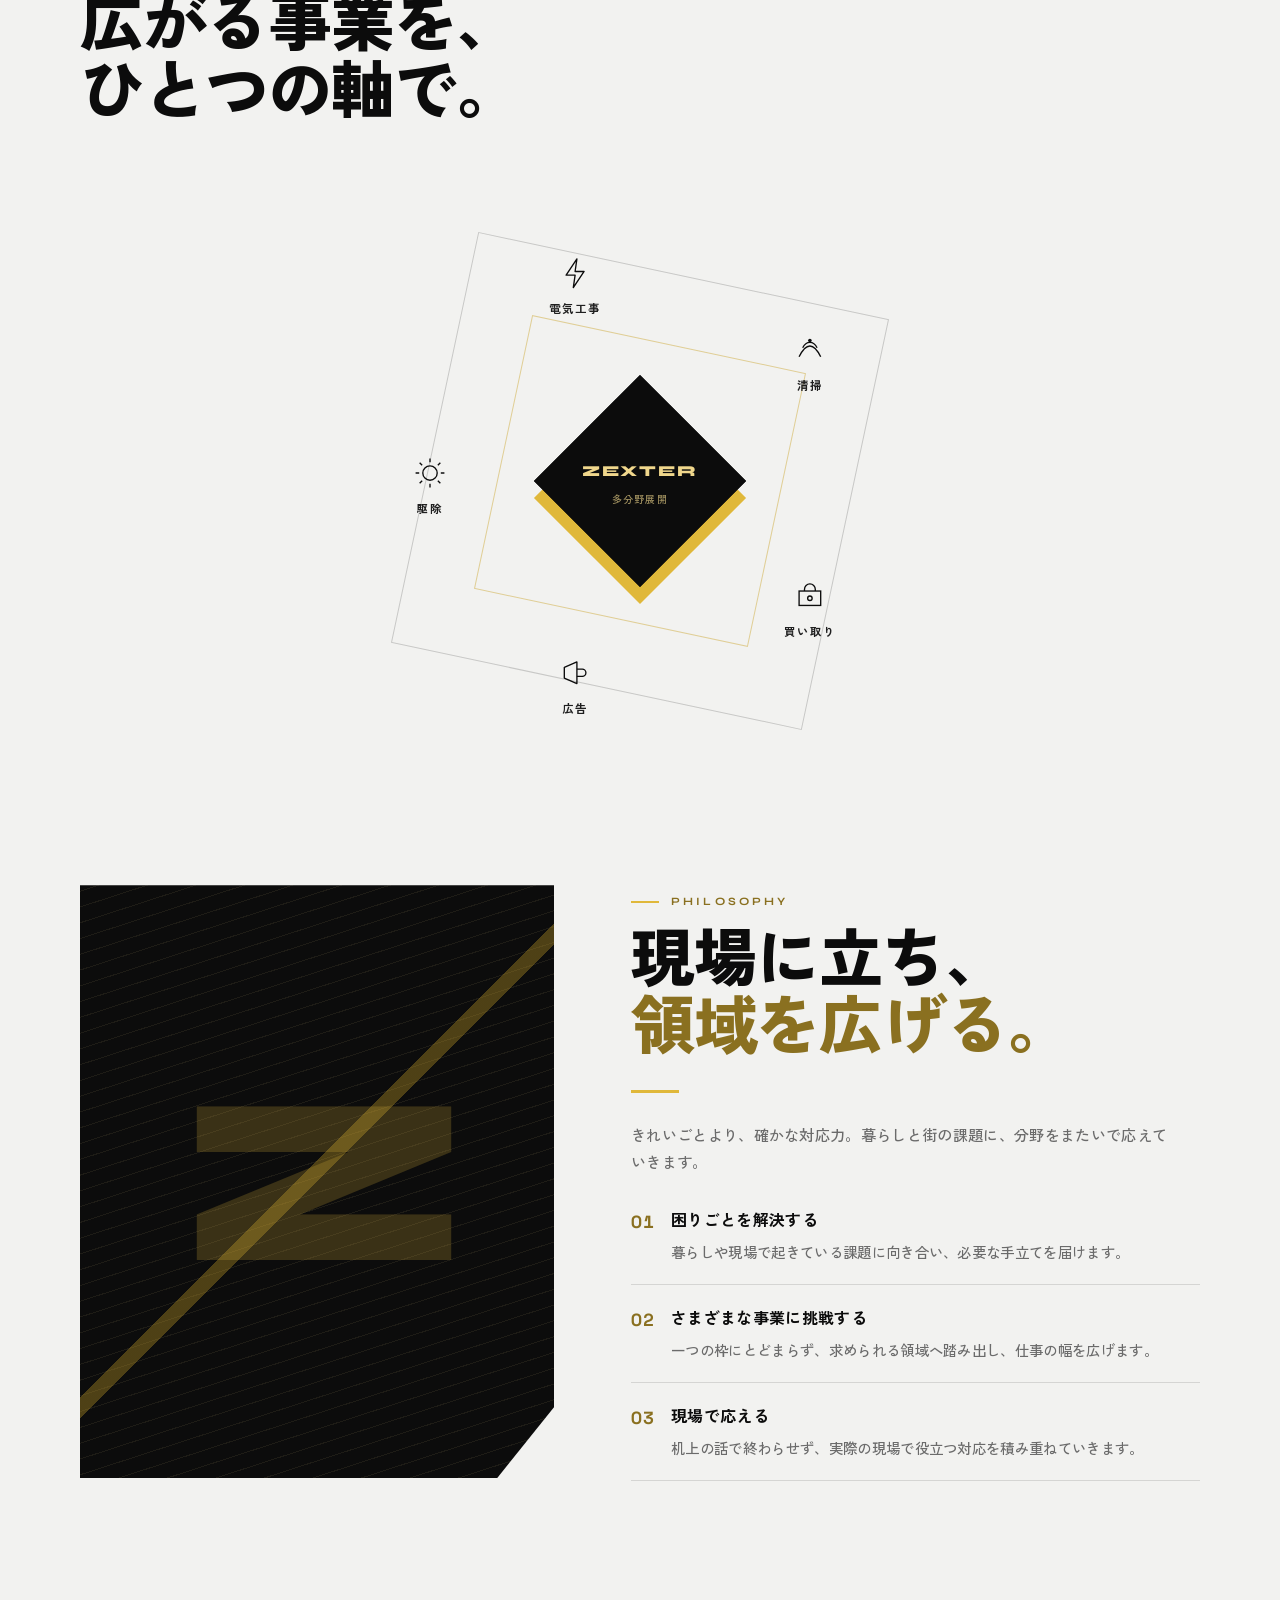
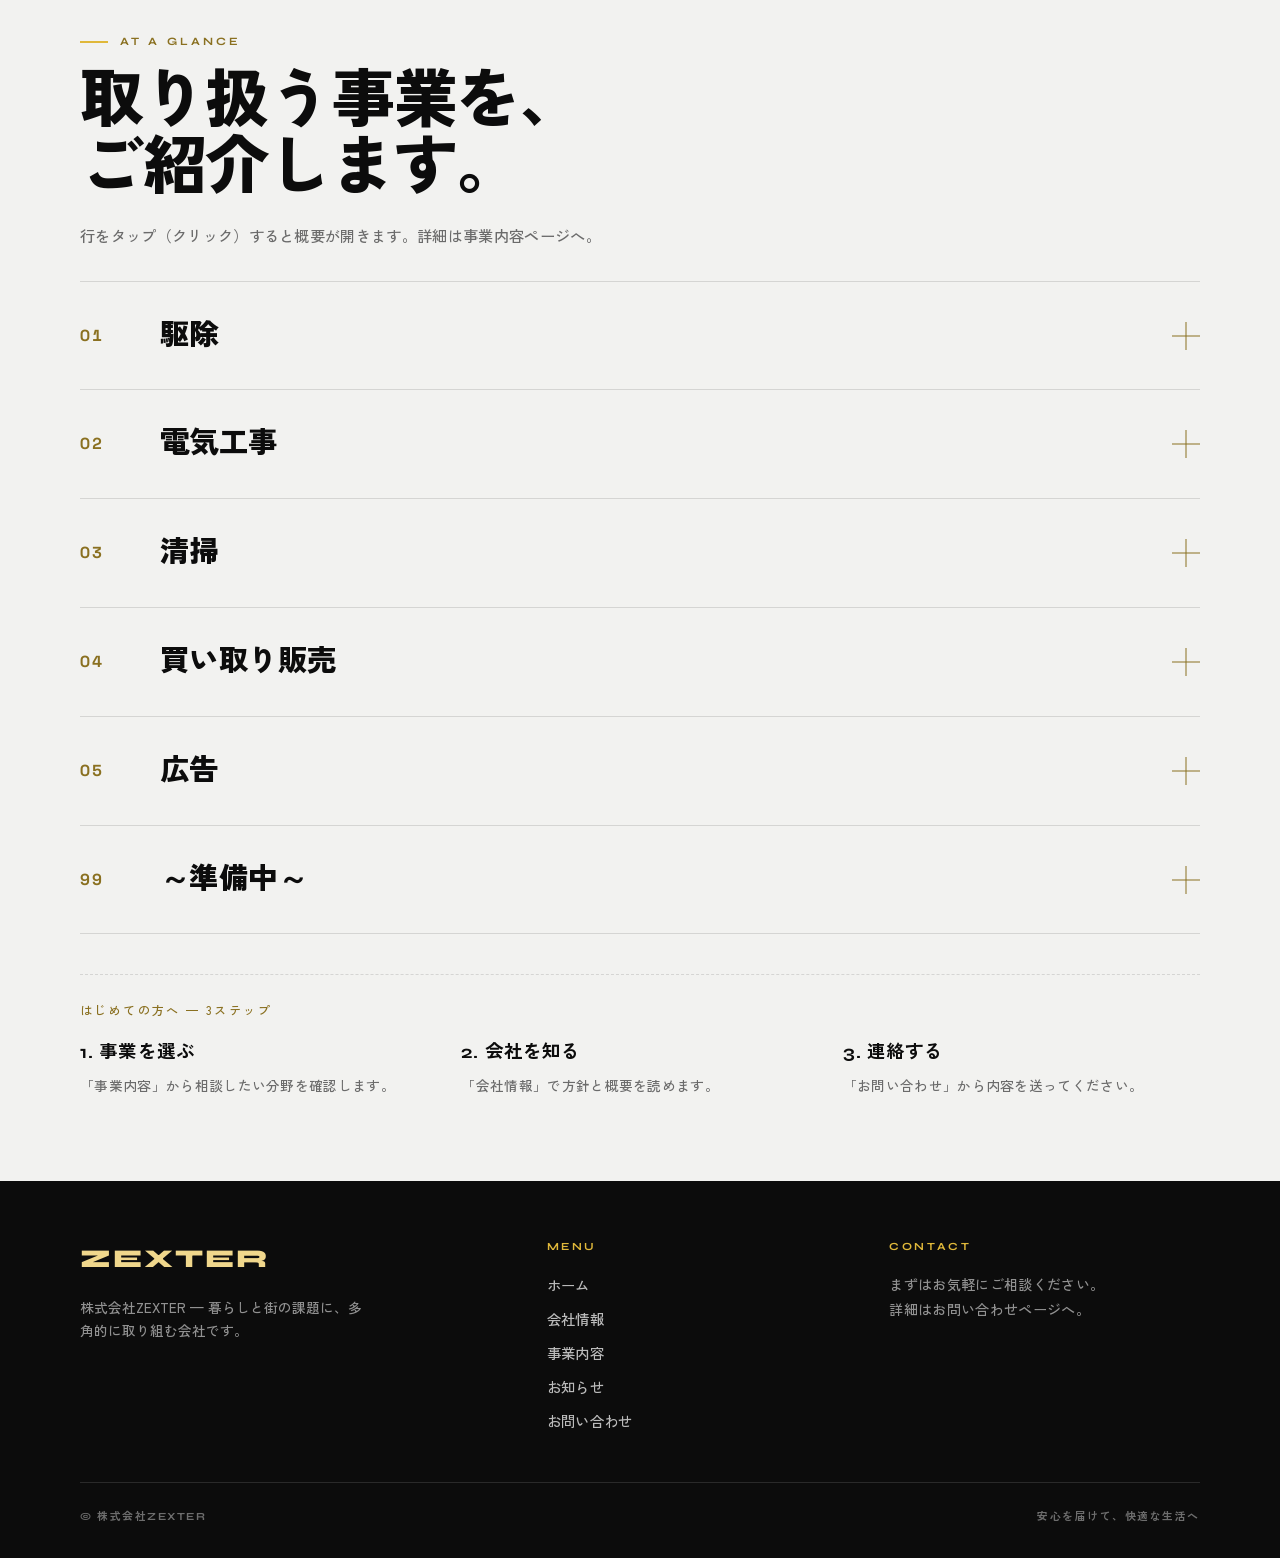
==== commit 409287dd: "キャッチフレーズ変更とファビコンの追加" ====
--- a/index.html
+++ b/index.html
@@ -4,8 +4,11 @@
 <head>
   <meta charset="UTF-8" />
   <meta name="viewport" content="width=device-width, initial-scale=1" />
-  <title>株式会社ZEXTER｜白と金で拓く、多分野の現場力</title>
+  <title>株式会社ZEXTER｜安心を届けて、快適な生活へ</title>
   <meta name="description" content="株式会社ZEXTER。害鳥・害虫・害獣駆除、電気工事、清掃、買い取り販売、広告など、暮らしと街の課題に応える多角事業。" />
+  <link rel="shortcut icon" href="images/favicon.ico" type="image/x-icon">
+  <link rel="apple-touch-icon" href="images/apple-touch-icon.png">
+  <link rel="icon" type="image/png" href="images/android-chrome-256×256.png" sizes="256×256">
   <link rel="preconnect" href="https://fonts.googleapis.com" />
   <link rel="preconnect" href="https://fonts.gstatic.com" crossorigin />
   <link
@@ -383,7 +386,7 @@
     </div>
     <div class="footer-copy">
       <span>© 株式会社ZEXTER</span>
-      <span>WHITE × GOLD</span>
+      <span>安心を届けて、快適な生活へ</span>
     </div>
   </footer>
 
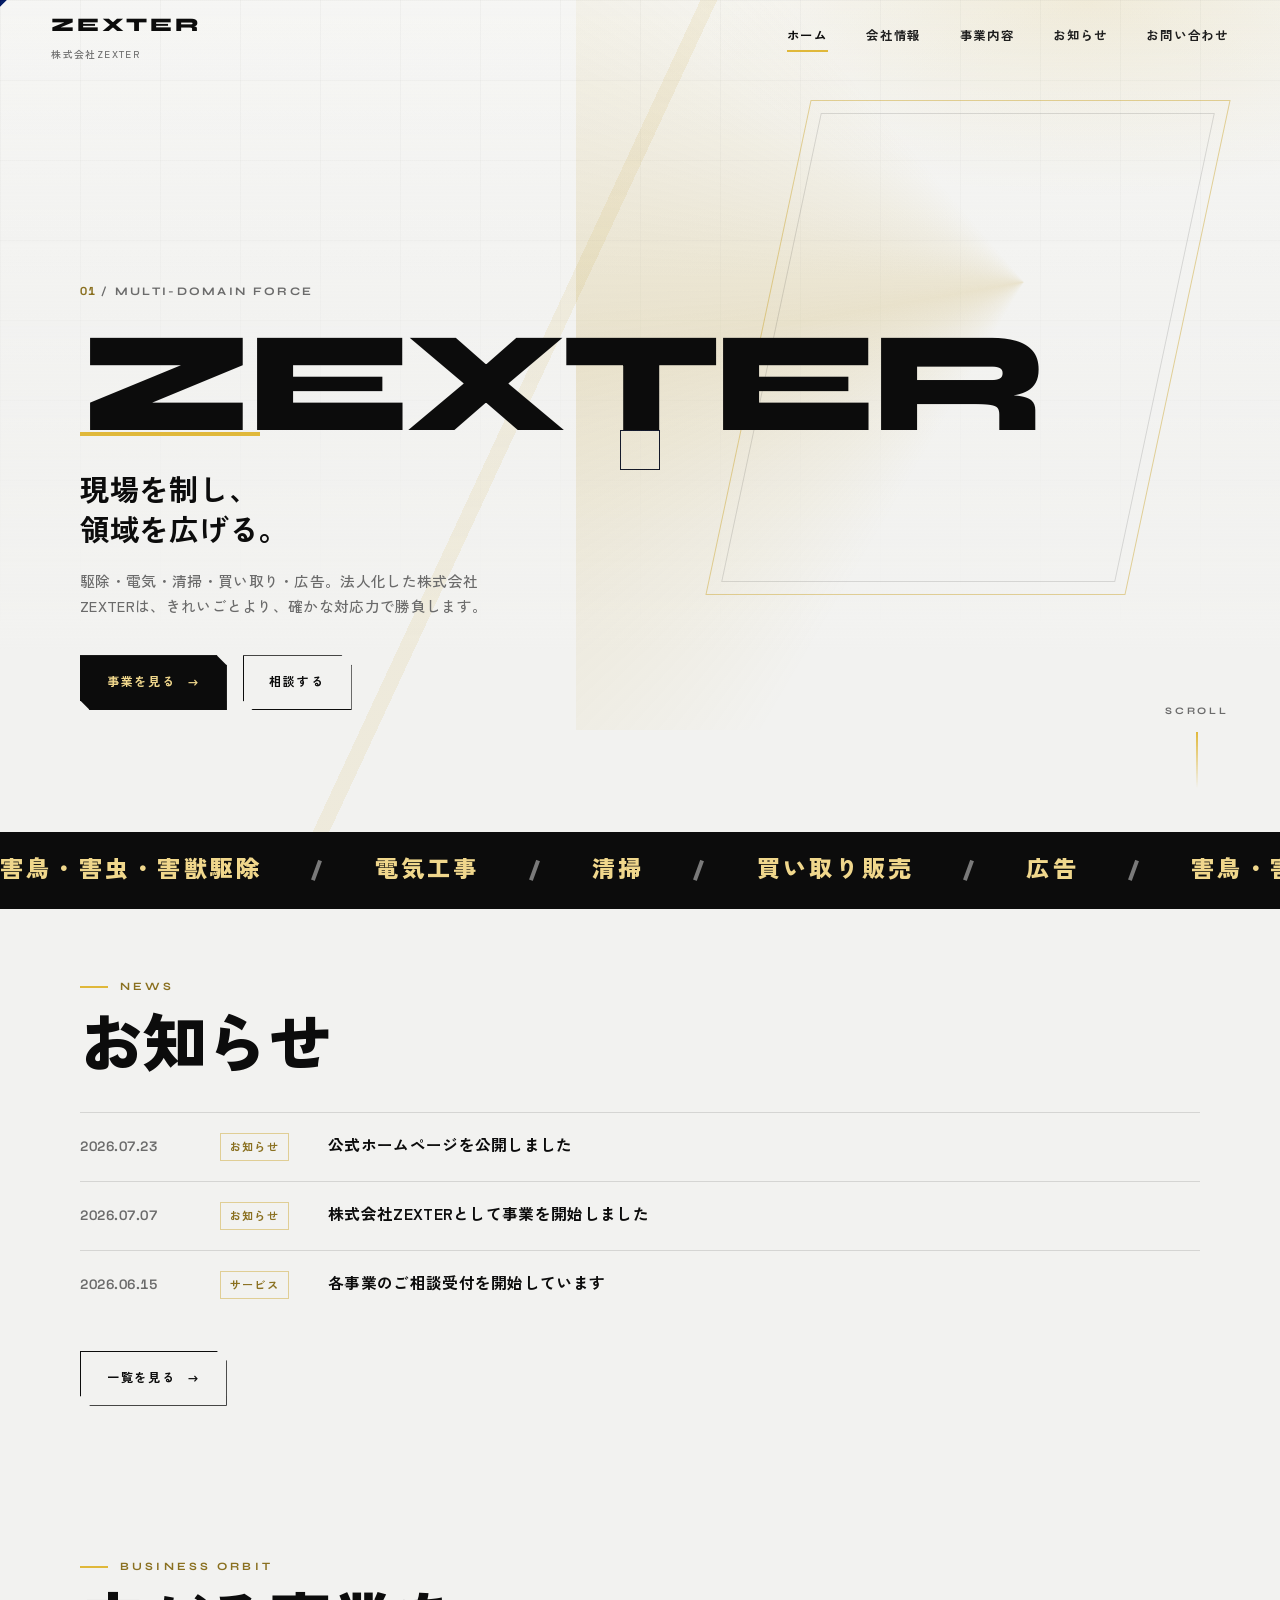
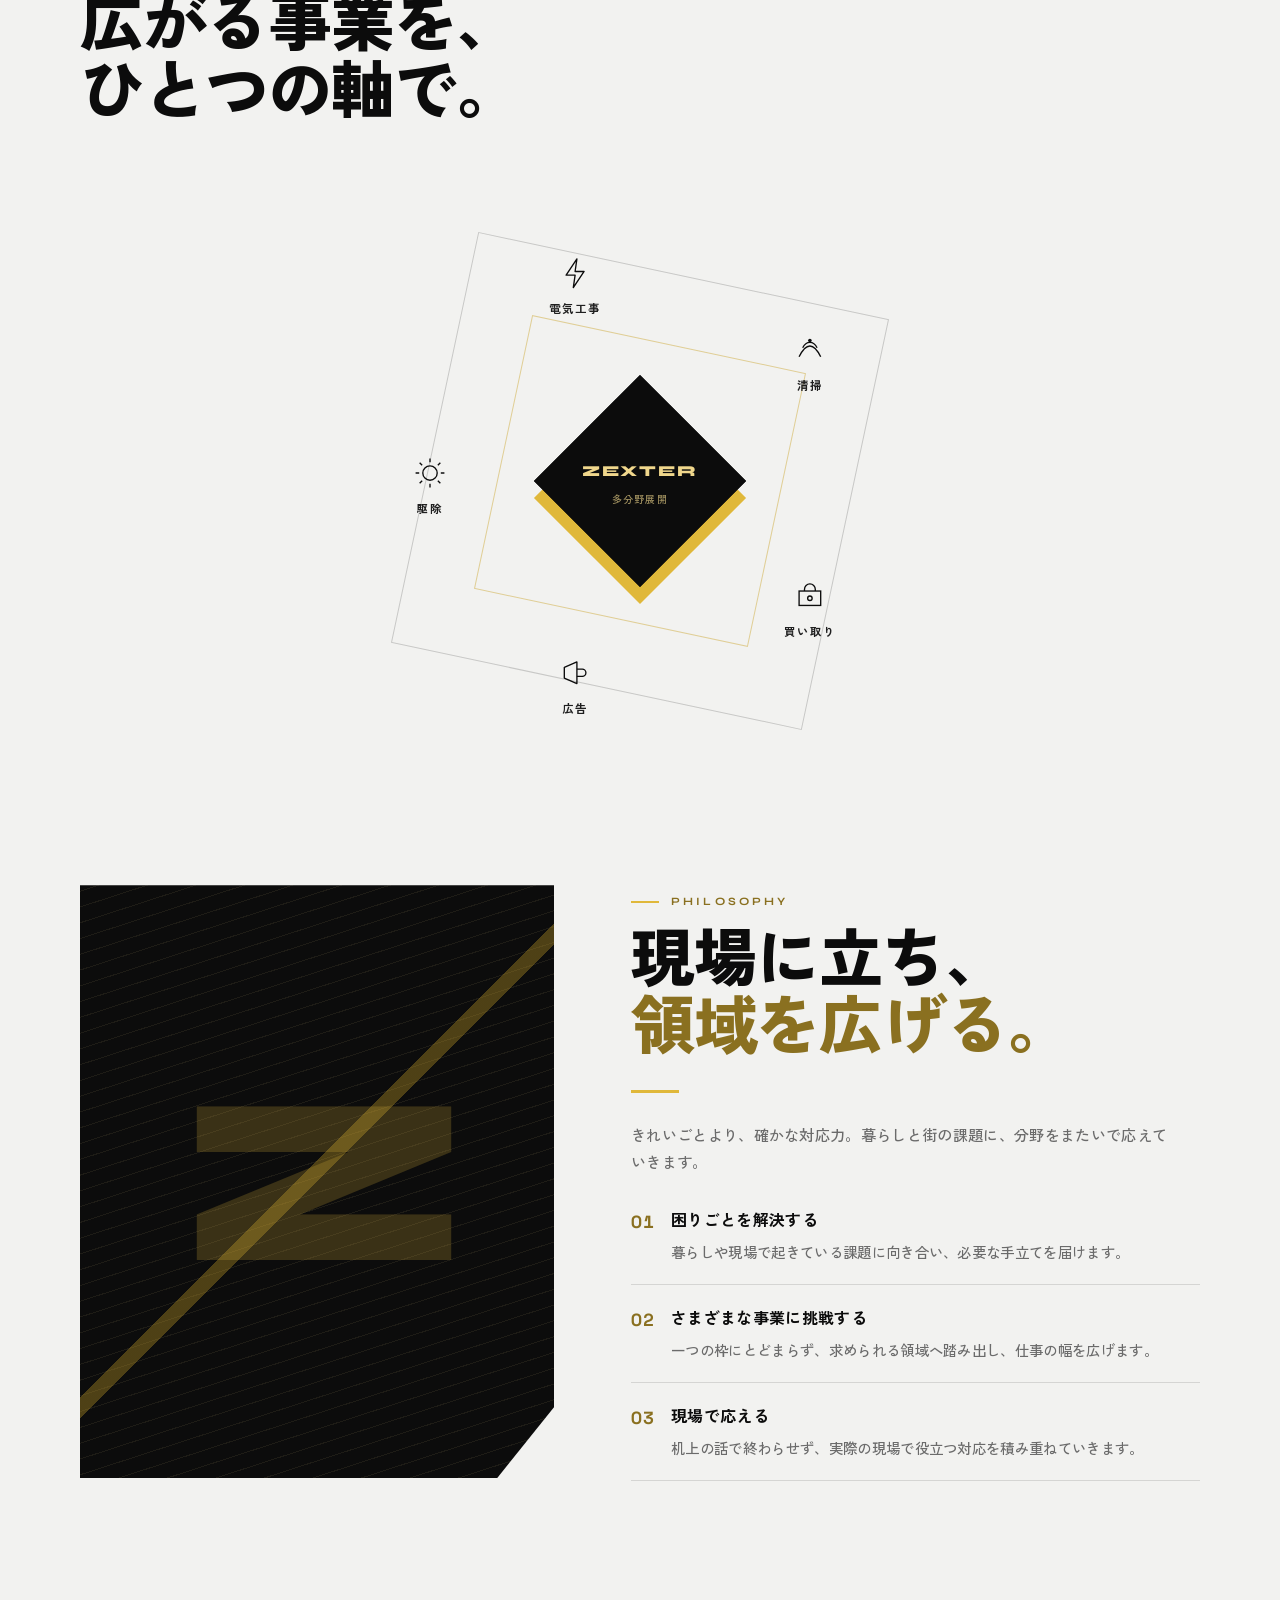
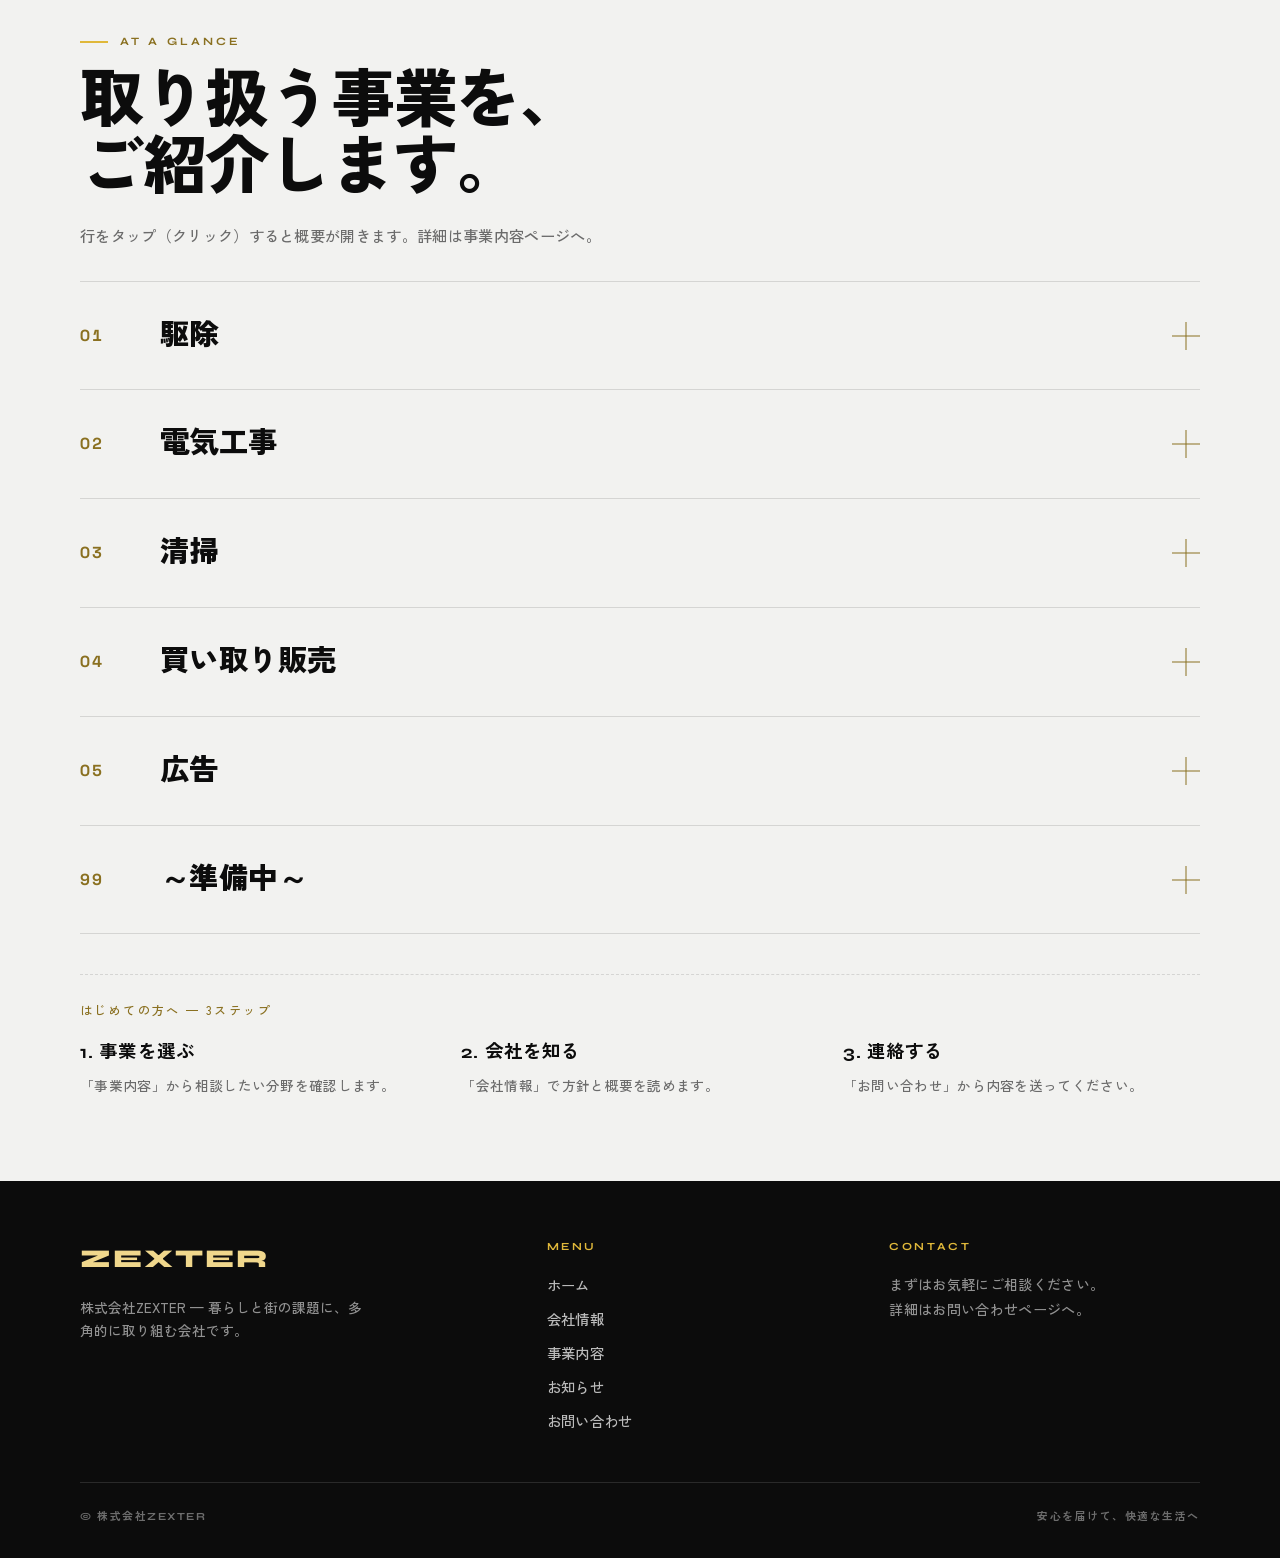
==== commit 59ecc48c: "微調整" ====
--- a/index.html
+++ b/index.html
@@ -104,7 +104,7 @@
           </li>
           <li class="news-list__item reveal reveal-delay-1">
             <a class="news-list__link" href="news.html#news-20260701">
-              <time datetime="2026-07-01">2026.07.01</time>
+              <time datetime="2026-07-07">2026.07.07</time>
               <span class="news-list__cat">お知らせ</span>
               <span class="news-list__title">株式会社ZEXTERとして事業を開始しました</span>
             </a>
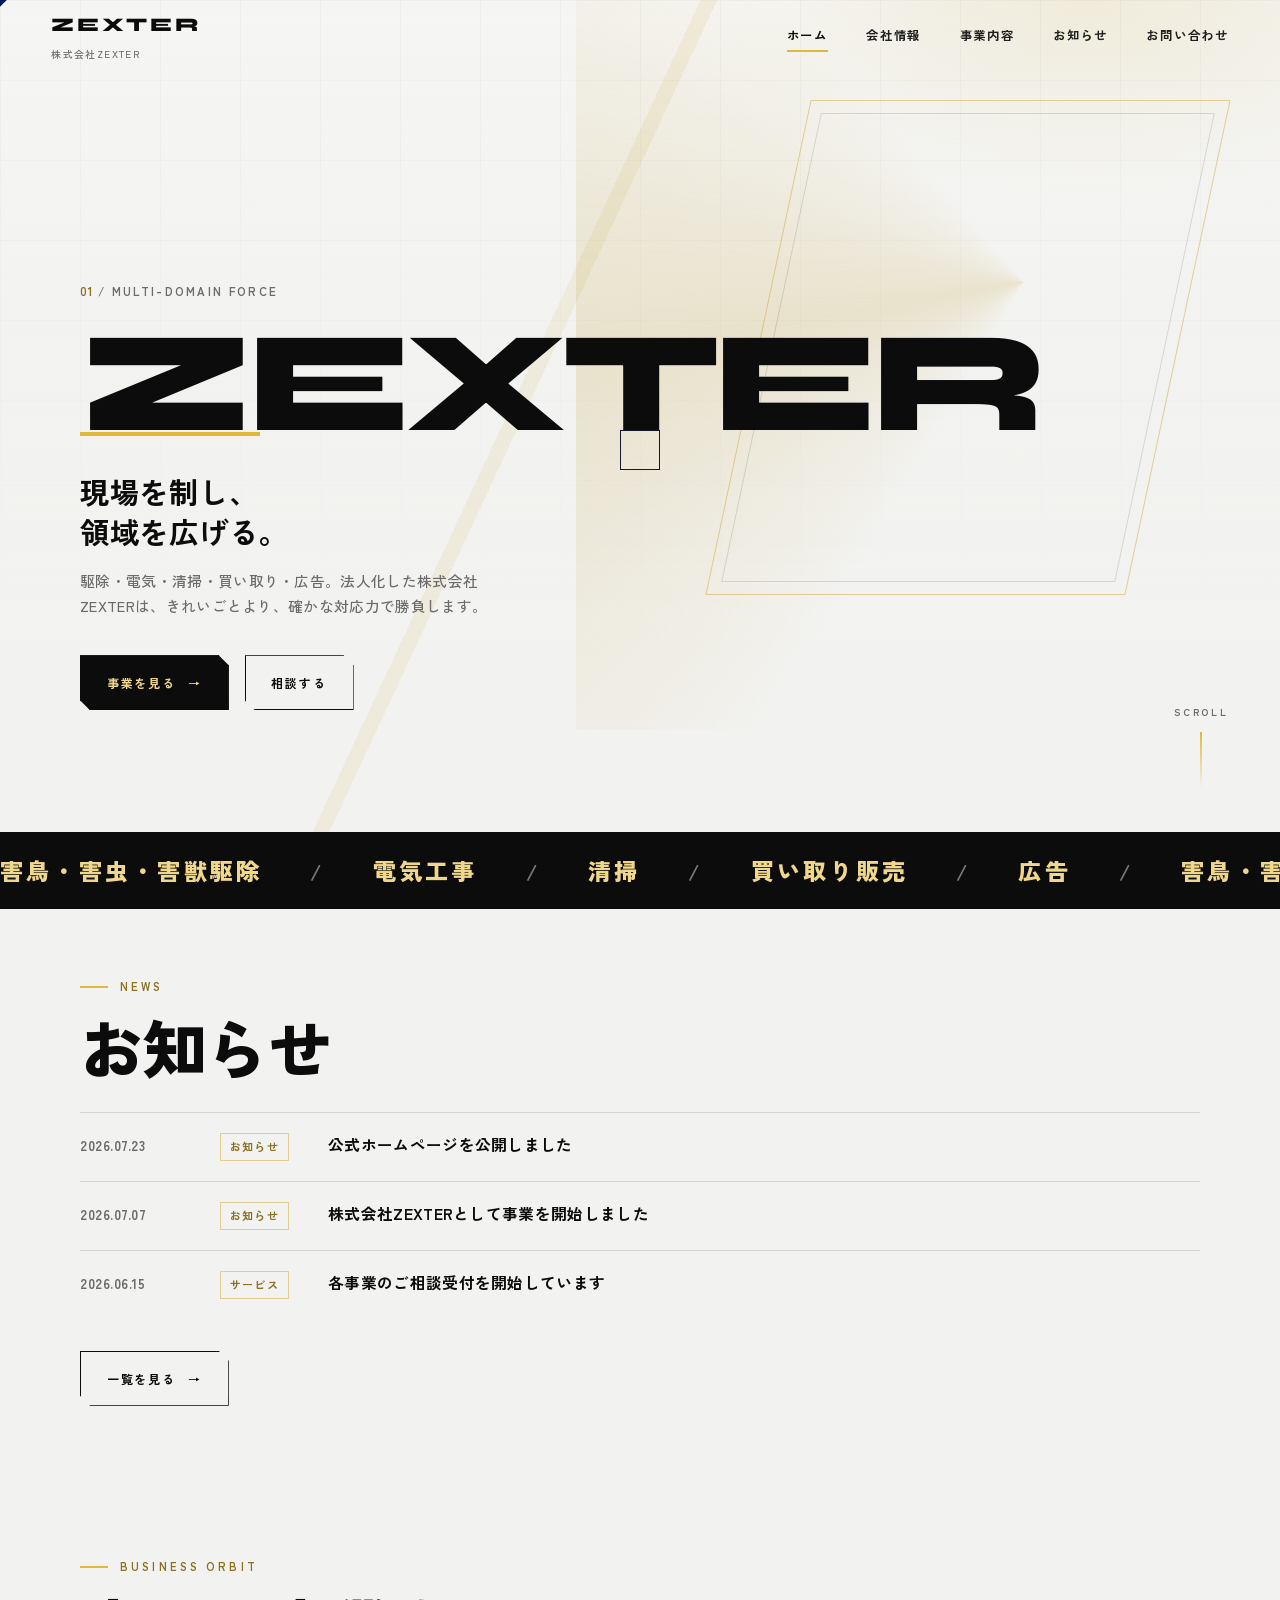
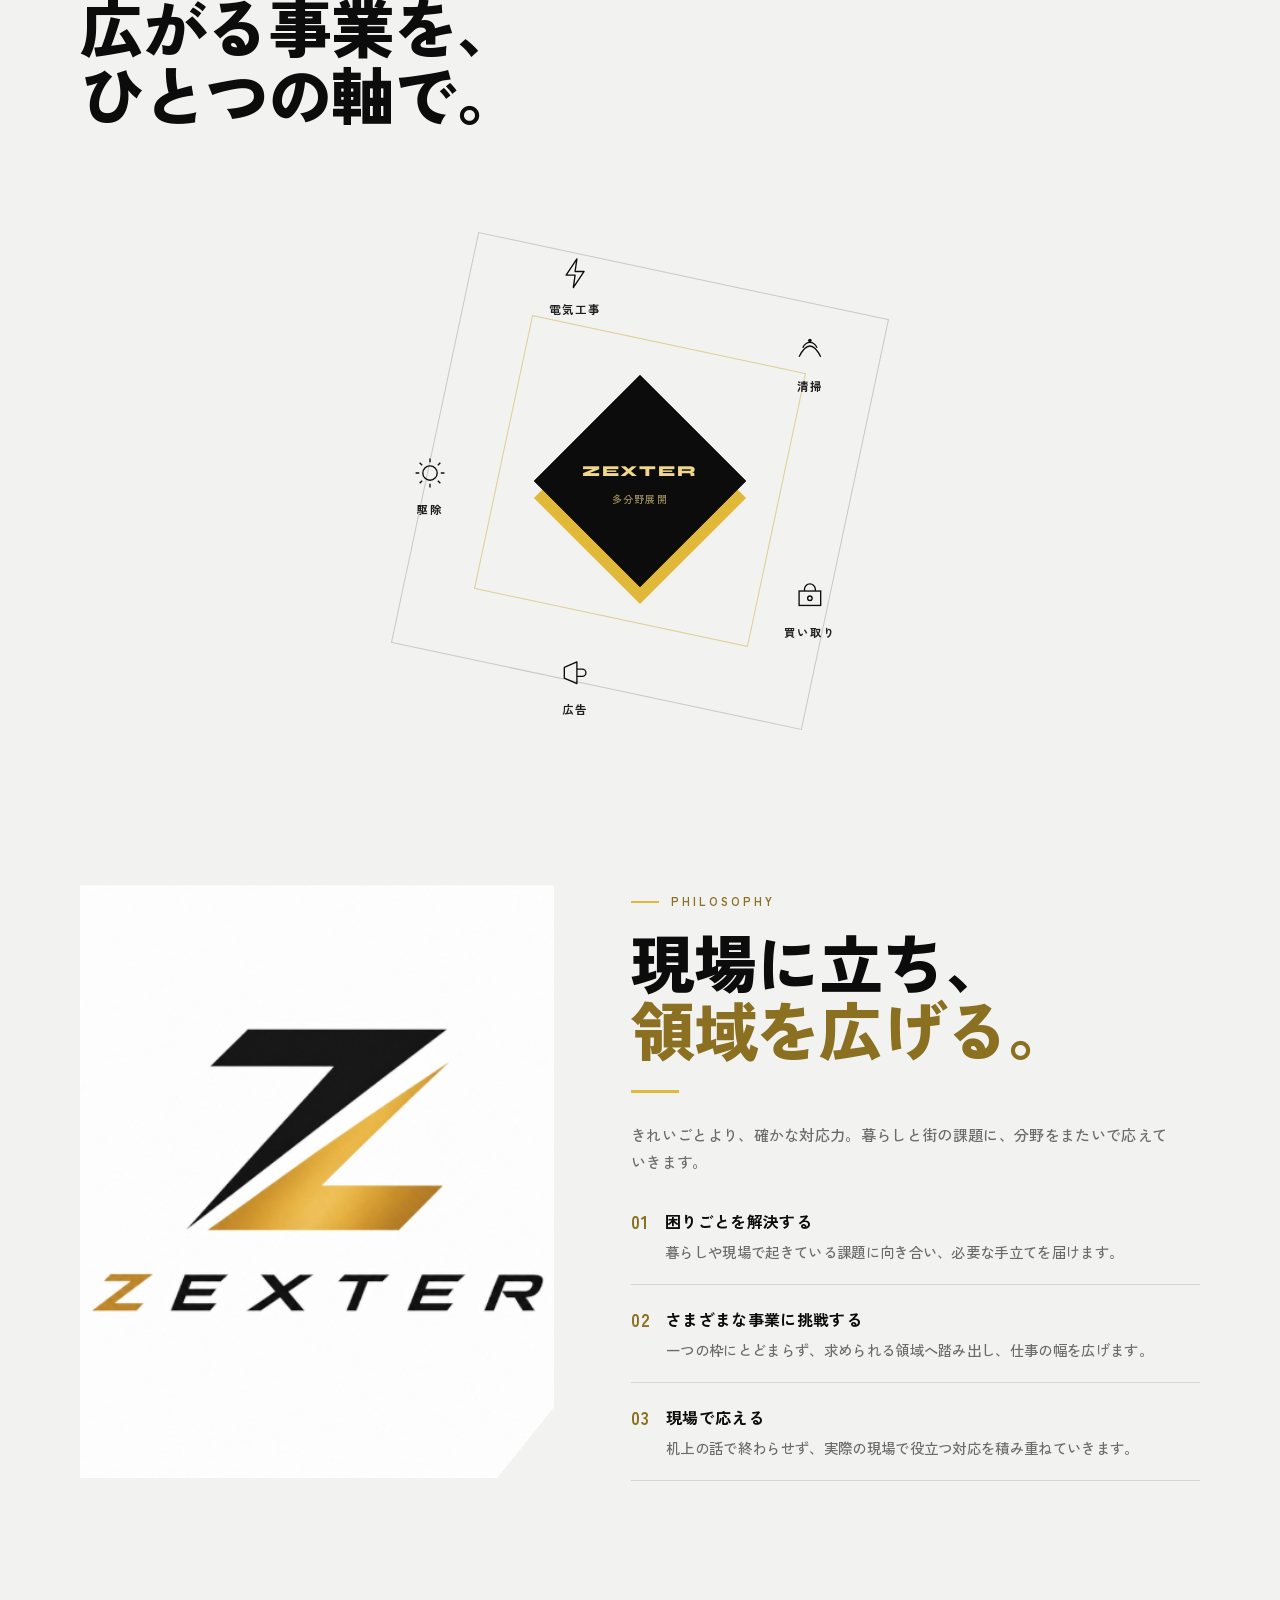
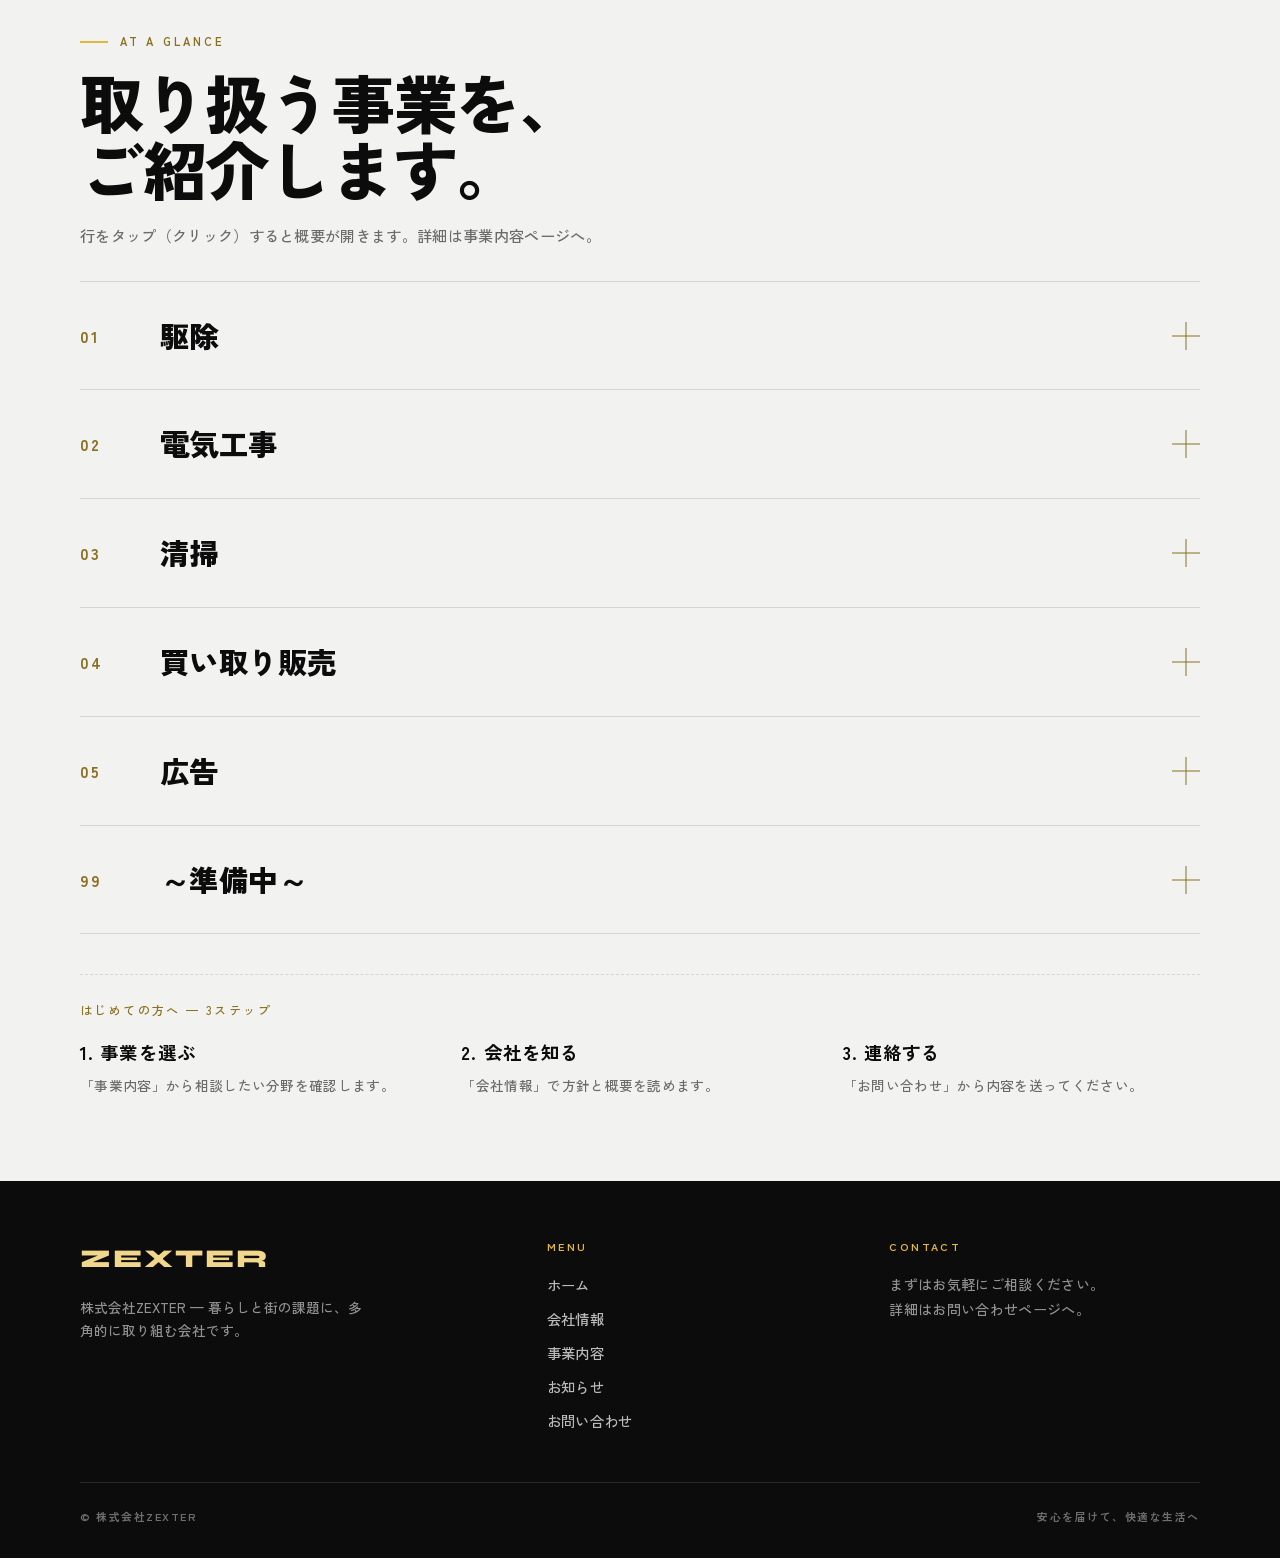
==== commit c8085588: "section--tightの画像を企業アイコンに更新とフォントの調整 ワードプレス用のphpを更新" ====
--- a/index.html
+++ b/index.html
@@ -12,7 +12,7 @@
   <link rel="preconnect" href="https://fonts.googleapis.com" />
   <link rel="preconnect" href="https://fonts.gstatic.com" crossorigin />
   <link
-    href="https://fonts.googleapis.com/css2?family=Space+Grotesk:wght@500;600;700&family=Syne:wght@700;800&family=Zen+Kaku+Gothic+New:wght@400;500;700&display=swap"
+    href="https://fonts.googleapis.com/css2?family=Syne:wght@700;800&family=Zen+Kaku+Gothic+New:wght@400;500;700&display=swap"
     rel="stylesheet" />
   <link rel="stylesheet" href="css/style.css" />
 </head>
@@ -203,7 +203,9 @@
 
     <section class="section section--tight">
       <div class="wrap philosophy">
-        <div class="philosophy__visual reveal" aria-hidden="true"></div>
+        <div class="philosophy__visual reveal">
+          <img src="images/WordPress.png" alt="株式会社zexter" width="256" height="256" />
+        </div>
         <div>
           <p class="eyebrow reveal">PHILOSOPHY</p>
           <h2 class="heading reveal reveal-delay-1">現場に立ち、<br /><span class="heading--gold">領域を広げる。</span></h2>
--- a/css/style.css
+++ b/css/style.css
@@ -16,9 +16,10 @@
   --line-gold: rgba(201, 162, 39, 0.45);
   --glass: rgba(242, 242, 240, 0.88);
   --shadow-gold: 0 20px 50px rgba(0, 0, 0, 0.12);
-  --font-display: "Syne", "Zen Kaku Gothic New", sans-serif;
-  --font-body: "Zen Kaku Gothic New", "Hiragino Sans", sans-serif;
-  --font-num: "Space Grotesk", "Syne", "Zen Kaku Gothic New", sans-serif;
+  --font-brand: "Syne", "Zen Kaku Gothic New", sans-serif;
+  --font-body: "Zen Kaku Gothic New", "Hiragino Sans", "Hiragino Kaku Gothic ProN", sans-serif;
+  --font-display: var(--font-body);
+  --font-num: var(--font-body);
   --ease-out: cubic-bezier(0.16, 1, 0.3, 1);
   --ease-hard: cubic-bezier(0.7, 0, 0.3, 1);
   --nav-h: 72px;
@@ -367,7 +368,7 @@
 }
 
 .intro__brand {
-  font-family: var(--font-display);
+  font-family: var(--font-brand);
   font-size: clamp(3.2rem, 12vw, 7rem);
   font-weight: 800;
   letter-spacing: 0.08em;
@@ -504,7 +505,7 @@
 }
 
 .logo {
-  font-family: var(--font-display);
+  font-family: var(--font-brand);
   font-size: 1.2rem;
   letter-spacing: 0.14em;
   font-weight: 800;
@@ -860,7 +861,7 @@
 }
 
 .hero__brand {
-  font-family: var(--font-display);
+  font-family: var(--font-brand);
   /* Scale to content width so "ZEXTER" never exceeds the container */
   font-size: clamp(1.8rem, 11vw, 9rem);
   font-size: clamp(1.8rem, calc(100cqi / 6.8), 9rem);
@@ -974,7 +975,7 @@
 }
 
 .constellation__center strong {
-  font-family: var(--font-display);
+  font-family: var(--font-brand);
   font-size: 0.95rem;
   letter-spacing: 0.12em;
   font-weight: 800;
@@ -1111,34 +1112,16 @@
   aspect-ratio: 4 / 5;
   position: relative;
   overflow: hidden;
-  background: var(--ink);
+  background: var(--white-pure);
   clip-path: polygon(0 0, 100% 0, 100% 88%, 88% 100%, 0 100%);
 }
 
-.philosophy__visual::before {
-  content: "";
-  position: absolute;
-  inset: 0;
-  background:
-    linear-gradient(135deg, transparent 48%, rgba(201, 162, 39, 0.35) 48%, rgba(201, 162, 39, 0.35) 50%, transparent 50%),
-    repeating-linear-gradient(-18deg,
-      transparent,
-      transparent 14px,
-      rgba(240, 215, 140, 0.08) 14px,
-      rgba(240, 215, 140, 0.08) 15px);
-}
-
-.philosophy__visual::after {
-  content: "Z";
-  position: absolute;
-  inset: 0;
-  display: grid;
-  place-items: center;
-  font-family: var(--font-display);
-  font-size: clamp(9rem, 24vw, 15rem);
-  font-weight: 800;
-  color: rgba(224, 184, 58, 0.22);
-  letter-spacing: -0.06em;
+.philosophy__visual img {
+  width: 100%;
+  height: 100%;
+  display: block;
+  object-fit: cover;
+  object-position: center;
 }
 
 .philosophy__list {
@@ -1759,7 +1742,7 @@
 }
 
 .footer-brand {
-  font-family: var(--font-display);
+  font-family: var(--font-brand);
   font-size: 1.6rem;
   font-weight: 800;
   letter-spacing: 0.08em;
